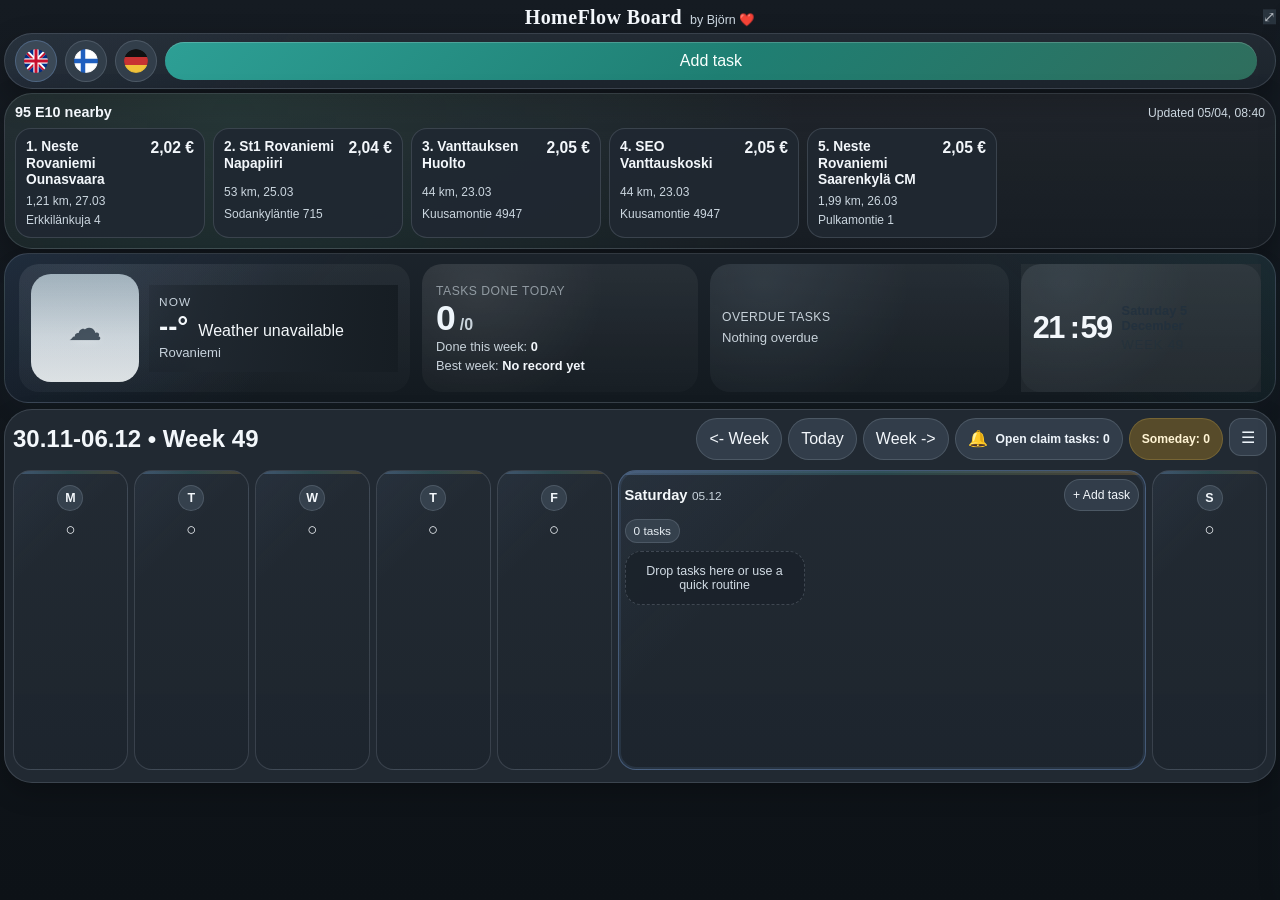
==== index.html @ af7c741d "Move fuel prices out of header" ====
<!DOCTYPE html>
<html lang="en">
  <head>
    <meta charset="UTF-8" />
    <meta name="viewport" content="width=device-width, initial-scale=1.0, viewport-fit=cover" />
    <meta
      name="description"
      content="A tablet-first household task board with recurring chores, multilingual support, and drag-friendly planning."
    />
    <meta name="theme-color" content="#eef4f8" />
    <meta name="apple-mobile-web-app-capable" content="yes" />
    <meta name="apple-mobile-web-app-status-bar-style" content="default" />
    <meta name="apple-mobile-web-app-title" content="HomeFlow" />
    <title>HomeFlow Board</title>
    <link rel="manifest" href="./manifest.webmanifest" />
    <link rel="icon" href="./icons/icon.svg" type="image/svg+xml" />
    <link rel="apple-touch-icon" href="./icons/icon-192.png" />
    <link rel="stylesheet" href="./styles.css" />
  </head>
  <body>
    <div class="background-glow background-glow-left"></div>
    <div class="background-glow background-glow-right"></div>

    <div class="app-shell">
      <div class="celebration-layer" id="celebrationLayer" aria-hidden="true"></div>
      <div class="delete-drop-zone" id="deleteDropZone" aria-hidden="true">
        <span class="delete-drop-zone-icon">🗑️</span>
        <span class="delete-drop-zone-label" id="deleteDropZoneLabel"></span>
      </div>
      <div class="claim-drop-zone" id="claimDropZone" aria-hidden="true">
        <span class="delete-drop-zone-icon">🔔</span>
        <span class="delete-drop-zone-label" id="claimDropZoneLabel"></span>
      </div>
      <div class="someday-drop-zone" id="somedayDropZone" aria-hidden="true">
        <span class="delete-drop-zone-icon">â³</span>
        <span class="delete-drop-zone-label" id="somedayDropZoneLabel"></span>
      </div>
      <header class="hero">
        <div class="hero-brand">
          <span class="hero-brand-title" id="appTitle"></span>
          <span class="hero-brand-credit">by Björn ❤️</span>
          <button class="ghost-button fullscreen-fab" id="fullscreenButton" type="button"></button>
        </div>

        <div class="panel top-controls">
          <div class="language-toggle" id="languageToggle"></div>
          <button class="primary-button" id="quickAddButton" type="button"></button>
        </div>

        <section class="panel fuel-strip-panel">
          <div class="fuel-strip-header">
            <h3 id="fuelHeading"></h3>
            <div class="fuel-meta" id="fuelMeta"></div>
          </div>
          <div class="fuel-list fuel-list-strip" id="fuelList"></div>
        </section>

        <section class="weather-banner" id="weatherBanner" data-weather="clear">
          <div class="weather-overview">
            <div class="weather-scene" id="weatherScene" aria-hidden="true">
              <div class="weather-symbol" id="weatherSymbol"></div>
            </div>
            <div class="weather-copy">
              <div class="weather-kicker" id="weatherKicker"></div>
              <div class="weather-mainline">
                <strong id="weatherTemp"></strong>
                <span id="weatherCondition"></span>
              </div>
              <div class="weather-subline">
                <span id="weatherPlace"></span>
                <span id="weatherDetails"></span>
              </div>
            </div>
          </div>
          <div class="weather-mid-panel">
            <div class="weather-mid-card" id="weatherMidCard"></div>
          </div>
          <div class="weather-overdue-panel">
            <div class="weather-overdue-card" id="weatherOverdueCard"></div>
          </div>
          <div class="weather-progress-panel">
            <div class="weather-ranking" id="weatherRanking"></div>
          </div>
        </section>
      </header>

      <main class="dashboard">
        <section class="panel control-strip">
          <div class="refresh-note" id="refreshNote"></div>
        </section>

        <section class="board-layout">
          <div class="board-stack">
            <section class="panel board-panel">
              <div class="board-panel-header">
                <div>
                  <div class="panel-label" id="boardLabel"></div>
                  <h2 id="weekHeading"></h2>
                </div>
                <div class="board-tools">
                  <button class="ghost-button" id="prevWeekButton" type="button"></button>
                  <button class="ghost-button" id="todayButton" type="button"></button>
                  <button class="ghost-button" id="nextWeekButton" type="button"></button>
                  <button class="claim-bell-button" id="claimBellButton" type="button" aria-label="Open claim tasks">
                    <span class="claim-bell-icon">&#128276;</span>
                    <span class="claim-bell-text" id="claimBellText"></span>
                    <span class="claim-bell-count" id="claimBellCount"></span>
                  </button>
                  <button class="claim-bell-button someday-button" id="somedayButton" type="button" aria-label="Open someday tasks">
                    <span class="claim-bell-text" id="somedayText"></span>
                    <span class="claim-bell-count" id="somedayCount"></span>
                  </button>
                  <button class="tool-drawer-toggle" id="toolDrawerToggle" type="button" aria-label="Open tools">&#9776;</button>
                </div>
              </div>
              <div class="week-grid" id="weekGrid"></div>
            </section>
            <section class="summary-grid hidden" id="summaryGrid"></section>
            <section class="focus-panel hidden" id="focusPanel"></section>
          </div>

          <aside class="tool-drawer" id="toolDrawer">
            <div class="tool-drawer-header">
              <strong id="toolDrawerTitle">Tools</strong>
              <button class="icon-button" id="toolDrawerClose" type="button" aria-label="Close tools">&times;</button>
            </div>
            <section class="panel mini-section tool-panel">
              <label class="toggle-row" for="showCompletedToggle">
                <span id="showCompletedLabel">Show completed</span>
                <input id="showCompletedToggle" type="checkbox" />
              </label>
              <label class="toggle-row" for="darkModeToggle">
                <span id="darkModeLabel">Dark mode</span>
                <input id="darkModeToggle" type="checkbox" />
              </label>
            </section>
            <section class="panel mini-section tool-panel" id="familyPanel">
              <h3 id="familyHeading"></h3>
              <div class="family-dock" id="familyDock"></div>
            </section>
            <section class="panel mini-section tool-panel">
              <h3 id="savedTasksHeading"></h3>
              <div class="quick-tasks-strip saved-tasks-strip" id="savedTasksStrip"></div>
            </section>
            <section class="panel mini-section tool-panel">
              <h3 id="quickTasksHeading"></h3>
              <div class="quick-tasks-strip" id="quickTasksStrip"></div>
            </section>
            <section class="panel mini-section tool-panel tool-transfer-panel">
              <h3 id="backupHeading"></h3>
              <div class="tool-transfer-actions">
                <button class="ghost-button" id="exportDataButton" type="button"></button>
                <button class="ghost-button" id="importDataButton" type="button"></button>
                <input id="importDataInput" type="file" accept="application/json,.json" hidden />
              </div>
            </section>
          </aside>
        </section>
      </main>
    </div>

    <dialog class="task-dialog" id="taskDialog">
      <form class="task-form" id="taskForm">
        <div class="dialog-header">
          <div>
            <div class="panel-label" id="dialogEyebrow"></div>
            <h2 id="dialogTitle"></h2>
          </div>
          <button class="icon-button" id="closeDialogButton" type="button" aria-label="Close">&times;</button>
        </div>

        <div class="dialog-preview">
          <div class="dialog-preview-label" id="dialogPreviewLabel"></div>
          <div class="dialog-preview-card" id="taskPreviewCard"></div>
        </div>

        <div class="form-grid">
          <label class="field field-wide">
            <span id="fieldTitleLabel"></span>
            <input id="taskTitleInput" name="title" maxlength="60" required enterkeyhint="done" autocomplete="off" />
          </label>

          <label class="field field-wide toggle-field" for="taskClaimableInput">
            <span id="fieldClaimableLabel"></span>
            <input id="taskClaimableInput" name="claimable" type="checkbox" />
          </label>

          <label class="field field-wide toggle-field" for="taskSomedayInput">
            <span id="fieldSomedayLabel"></span>
            <input id="taskSomedayInput" name="someday" type="checkbox" />
          </label>

          <label class="field">
            <span id="fieldCategoryLabel"></span>
            <select id="taskCategoryInput" name="category"></select>
          </label>

          <label class="field">
            <span id="fieldOwnerLabel"></span>
            <select id="taskOwnerInput" name="owner"></select>
          </label>

          <div class="field">
            <span id="fieldResponsibleLabel"></span>
            <div class="responsible-picker" id="taskResponsibleInput"></div>
          </div>

          <label class="field">
            <span id="fieldDayLabel"></span>
            <input id="taskDayInput" name="dueDate" type="date" required />
          </label>

          <label class="field">
            <span id="fieldTimeLabel"></span>
            <input id="taskTimeInput" name="dueTime" type="time" />
          </label>

          <label class="field">
            <span id="fieldEndTimeLabel"></span>
            <input id="taskEndTimeInput" name="endTime" type="time" />
          </label>

          <label class="field">
            <span id="fieldRepeatLabel"></span>
            <select id="taskRecurrenceInput" name="recurrence"></select>
          </label>

          <label class="field field-inline" id="intervalField">
            <span id="fieldIntervalLabel"></span>
            <input id="taskIntervalInput" name="interval" type="number" min="1" max="30" value="1" />
          </label>

          <label class="field field-inline" id="weekdayField">
            <span id="fieldWeekdayLabel"></span>
            <select id="taskWeekdayInput" name="weekday"></select>
          </label>

          <label class="field">
            <span id="fieldEffortLabel"></span>
            <select id="taskEffortInput" name="effort"></select>
          </label>

          <label class="field field-wide">
            <span id="fieldNotesLabel"></span>
            <textarea id="taskNotesInput" name="notes" rows="3" maxlength="180"></textarea>
          </label>

          <div class="field field-wide">
            <span id="fieldIconLabel"></span>
            <div class="icon-grid" id="iconGrid"></div>
            <input id="taskIconInput" name="icon" type="hidden" />
          </div>
        </div>

        <div class="dialog-actions">
          <button class="ghost-button" id="deleteTaskButton" type="button"></button>
          <button class="ghost-button" id="deleteSeriesButton" type="button"></button>
          <div class="spacer"></div>
          <button class="ghost-button" id="cancelTaskButton" type="button"></button>
          <button class="primary-button" id="saveTaskButton" type="submit"></button>
        </div>
      </form>
    </dialog>

    <dialog class="task-dialog participant-dialog" id="participantDialog">
      <form class="task-form participant-form" id="participantForm">
        <div class="dialog-header">
          <div>
            <div class="panel-label" id="participantEyebrow"></div>
            <h2 id="participantTitle"></h2>
          </div>
          <button class="icon-button" id="closeParticipantDialogButton" type="button" aria-label="Close">&times;</button>
        </div>

        <div class="participant-copy" id="participantCopy"></div>
        <div class="responsible-picker participant-picker" id="participantPicker"></div>

        <div class="dialog-actions">
          <div class="spacer"></div>
          <button class="ghost-button" id="cancelParticipantButton" type="button"></button>
          <button class="primary-button" id="confirmParticipantButton" type="submit"></button>
        </div>
      </form>
    </dialog>

    <dialog class="task-dialog participant-dialog claim-dialog" id="claimDialog">
      <form class="task-form participant-form" id="claimDialogForm">
        <div class="dialog-header">
          <div>
            <div class="panel-label" id="claimDialogEyebrow"></div>
            <h2 id="claimDialogTitle"></h2>
          </div>
          <button class="icon-button" id="closeClaimDialogButton" type="button" aria-label="Close">&times;</button>
        </div>

        <div class="participant-copy" id="claimDialogCopy"></div>
        <div class="field field-wide">
          <span id="claimDialogWhoLabel"></span>
          <div class="responsible-picker participant-picker" id="claimDialogUserPicker"></div>
        </div>
        <div class="claim-pool-strip claim-dialog-strip" id="claimDialogList"></div>

        <div class="dialog-actions">
          <div class="spacer"></div>
          <button class="ghost-button" id="closeClaimDialogFooterButton" type="button"></button>
        </div>
      </form>
    </dialog>

    <dialog class="task-dialog participant-dialog claim-dialog" id="somedayDialog">
      <form class="task-form participant-form" id="somedayDialogForm">
        <div class="dialog-header">
          <div>
            <div class="panel-label" id="somedayDialogEyebrow"></div>
            <h2 id="somedayDialogTitle"></h2>
          </div>
          <button class="icon-button" id="closeSomedayDialogButton" type="button" aria-label="Close">&times;</button>
        </div>

        <div class="participant-copy" id="somedayDialogCopy"></div>
        <div class="claim-pool-strip claim-dialog-strip" id="somedayDialogList"></div>

        <div class="dialog-actions">
          <div class="spacer"></div>
          <button class="ghost-button" id="closeSomedayDialogFooterButton" type="button"></button>
        </div>
      </form>
    </dialog>

    <template id="taskCardTemplate">
      <article class="task-card" draggable="true">
        <details class="task-details-shell">
          <summary class="task-summary">
            <div class="task-main">
              <div class="task-icon"></div>
              <div class="task-copy">
                <h4 class="task-title"></h4>
                <p class="task-meta"></p>
              </div>
            </div>
            <span class="task-expand-indicator"></span>
          </summary>
          <div class="task-details">
            <div class="task-badges"></div>
            <div class="task-actions">
              <button class="ghost-button small-button edit-task-button" type="button"></button>
              <button class="ghost-button small-button credit-task-button hidden" type="button"></button>
            </div>
          </div>
        </details>
        <button class="ghost-button claim-chip hidden" type="button"></button>
        <button class="complete-chip" type="button"></button>
      </article>
    </template>

    <script src="./app.js"></script>
  </body>
</html>
---- styles.css ----
:root {
  --bg: #eef4f8;
  --bg-deep: #c8d7e6;
  --panel: rgba(250, 252, 254, 0.96);
  --panel-strong: rgba(247, 250, 253, 0.99);
  --ink: #20303d;
  --muted: #5f7281;
  --accent: #ff6f61;
  --accent-strong: #e2574a;
  --teal: #1b8f8a;
  --blue: #4277cf;
  --gold: #d29434;
  --rose: #d96579;
  --shadow: 0 10px 28px rgba(32, 48, 61, 0.08);
  --radius-xl: 28px;
  --radius-lg: 22px;
  --radius-md: 16px;
  --border: rgba(68, 95, 118, 0.12);
}

* {
  box-sizing: border-box;
}

html,
body {
  margin: 0;
  min-height: 100%;
}

.sr-only {
  position: absolute;
  width: 1px;
  height: 1px;
  padding: 0;
  margin: -1px;
  overflow: hidden;
  clip: rect(0, 0, 0, 0);
  white-space: nowrap;
  border: 0;
}

body {
  background: linear-gradient(180deg, #f7fbfe 0%, #eef4f8 100%);
  color: var(--ink);
  font-family: "Aptos", "Trebuchet MS", "Segoe UI", sans-serif;
  overflow-x: hidden;
}

body[data-theme="dark"] {
  --bg: #1a2129;
  --bg-deep: #0f1419;
  --panel: rgba(34, 42, 51, 0.98);
  --panel-strong: rgba(42, 51, 61, 0.99);
  --ink: #f3f7fb;
  --muted: #bdc9d3;
  --border: rgba(180, 194, 207, 0.22);
  --shadow: 0 12px 30px rgba(0, 0, 0, 0.28);
  background: linear-gradient(180deg, #151b22 0%, #0d1217 100%);
}

body[data-theme="dark"] .weather-banner {
  background: linear-gradient(180deg, rgba(28, 36, 44, 0.98), rgba(19, 26, 32, 0.99));
  border-color: rgba(180, 194, 207, 0.18);
}

body[data-theme="dark"] .weather-copy {
  background: linear-gradient(90deg, rgba(16, 22, 28, 0.16), rgba(31, 39, 47, 0.9) 22%, rgba(22, 29, 35, 0.99));
}

body[data-theme="dark"] .panel,
body[data-theme="dark"] .day-column,
body[data-theme="dark"] .task-card,
body[data-theme="dark"] .empty-drop,
body[data-theme="dark"] .member-tile,
body[data-theme="dark"] .claim-pool-card,
body[data-theme="dark"] .quick-task-chip,
body[data-theme="dark"] .tool-drawer,
body[data-theme="dark"] .task-form,
body[data-theme="dark"] .dialog-preview,
body[data-theme="dark"] .day-strip-symbol,
body[data-theme="dark"] .delete-drop-zone,
body[data-theme="dark"] .claim-drop-zone,
body[data-theme="dark"] .someday-drop-zone,
body[data-theme="dark"] .toggle-field {
  background: rgba(34, 42, 51, 0.98);
  color: var(--ink);
  border-color: rgba(180, 194, 207, 0.18);
}

body[data-theme="dark"] .ghost-button,
body[data-theme="dark"] .icon-button,
body[data-theme="dark"] .badge,
body[data-theme="dark"] .day-strip-day,
body[data-theme="dark"] .day-strip-count,
body[data-theme="dark"] .task-expand-indicator,
body[data-theme="dark"] .lang-chip,
body[data-theme="dark"] .persona-chip,
body[data-theme="dark"] .view-chip,
body[data-theme="dark"] .filter-chip {
  background: rgba(52, 63, 75, 0.98);
  color: var(--ink);
  border-color: rgba(180, 194, 207, 0.2);
}

body[data-theme="dark"] .field input,
body[data-theme="dark"] .field select,
body[data-theme="dark"] .field textarea,
body[data-theme="dark"] .icon-option {
  background: rgba(15, 21, 27, 0.98);
  color: var(--ink);
  border-color: rgba(180, 194, 207, 0.24);
}

body[data-theme="dark"] .weather-kicker,
body[data-theme="dark"] .weather-subline,
body[data-theme="dark"] .claim-pool-meta,
body[data-theme="dark"] .claim-pool-requested,
body[data-theme="dark"] .claim-pool-empty,
body[data-theme="dark"] .day-heading span,
body[data-theme="dark"] .task-meta,
body[data-theme="dark"] .dialog-preview-label,
body[data-theme="dark"] .panel-label {
  color: #c7d2dc;
}

body[data-theme="dark"] .task-card.done {
  background: rgba(28, 62, 44, 0.92);
  border-color: rgba(90, 170, 116, 0.34);
}

body[data-theme="dark"] .task-card.overdue {
  background: rgba(74, 33, 42, 0.94);
  border-color: rgba(211, 97, 121, 0.34);
}

body[data-theme="dark"] .empty-drop,
body[data-theme="dark"] .claim-pool-card,
body[data-theme="dark"] .day-strip-symbol {
  background: rgba(28, 35, 43, 0.98);
}

body[data-theme="dark"] .member-tile.active,
body[data-theme="dark"] .lang-chip.active,
body[data-theme="dark"] .persona-chip.active,
body[data-theme="dark"] .view-chip.active,
body[data-theme="dark"] .filter-chip.active {
  background: rgba(61, 74, 88, 0.98);
  border-color: rgba(119, 158, 214, 0.34);
}

body[data-theme="dark"] .claim-chip {
  background: rgba(76, 104, 145, 0.22);
  color: var(--ink);
  border-color: rgba(119, 158, 214, 0.24);
}

body[data-theme="dark"] #quickAddButton,
body[data-theme="dark"] .complete-chip {
  color: #f8fffd;
}

body[data-theme="dark"] .hero-brand-credit,
body[data-theme="dark"] .weather-ranking-title,
body[data-theme="dark"] .weather-ranking-medal,
body[data-theme="dark"] .claim-bell-button,
body[data-theme="dark"] .claim-bell-count,
body[data-theme="dark"] .delete-drop-zone,
body[data-theme="dark"] .claim-drop-zone,
body[data-theme="dark"] .someday-drop-zone,
body[data-theme="dark"] .day-strip-alert,
body[data-theme="dark"] .toggle-row,
body[data-theme="dark"] .task-dialog::backdrop,
body[data-theme="dark"] .participant-copy {
  color: var(--ink);
}

body[data-theme="dark"] .hero-brand-credit,
body[data-theme="dark"] .weather-ranking-title,
body[data-theme="dark"] .weather-ranking-medal,
body[data-theme="dark"] .claim-pool-meta,
body[data-theme="dark"] .claim-pool-requested,
body[data-theme="dark"] .claim-pool-empty,
body[data-theme="dark"] .task-meta,
body[data-theme="dark"] .dialog-preview-label,
body[data-theme="dark"] .panel-label,
body[data-theme="dark"] .participant-copy,
body[data-theme="dark"] .day-heading span,
body[data-theme="dark"] .day-strip-symbol-title {
  color: #cbd6df;
}

body[data-theme="dark"] .weather-mainline strong,
body[data-theme="dark"] .weather-mainline span,
body[data-theme="dark"] .weather-place,
body[data-theme="dark"] .weather-condition,
body[data-theme="dark"] .claim-pool-top strong,
body[data-theme="dark"] .task-title,
body[data-theme="dark"] .member-tile strong,
body[data-theme="dark"] .day-heading strong,
body[data-theme="dark"] .dialog-header h2,
body[data-theme="dark"] .field span,
body[data-theme="dark"] .toggle-field span,
body[data-theme="dark"] .tool-drawer-header strong {
  color: #f4f8fb;
}

body[data-theme="dark"] .board-panel,
body[data-theme="dark"] .tool-panel,
body[data-theme="dark"] .summary-card,
body[data-theme="dark"] .focus-card,
body[data-theme="dark"] .participant-form,
body[data-theme="dark"] .claim-dialog-strip,
body[data-theme="dark"] .dialog-preview {
  box-shadow: 0 10px 24px rgba(0, 0, 0, 0.22);
}

body[data-theme="dark"] .task-dialog {
  color: var(--ink);
}

body[data-theme="dark"] .task-form {
  background: linear-gradient(180deg, rgba(28, 35, 43, 0.99), rgba(24, 31, 38, 0.99));
  border: 1px solid rgba(180, 194, 207, 0.18);
}

body[data-theme="dark"] .dialog-header {
  background: linear-gradient(180deg, rgba(28, 35, 43, 0.99), rgba(28, 35, 43, 0.95) 72%, rgba(28, 35, 43, 0));
}

body[data-theme="dark"] .dialog-actions {
  background: linear-gradient(180deg, rgba(28, 35, 43, 0), rgba(28, 35, 43, 0.93) 24%, rgba(28, 35, 43, 0.99));
}

body[data-theme="dark"] .dialog-preview {
  background: rgba(20, 26, 32, 0.9);
  border-color: rgba(180, 194, 207, 0.18);
}

body[data-theme="dark"] .toggle-field {
  background: rgba(24, 31, 38, 0.96);
  border-color: rgba(180, 194, 207, 0.18);
}

body[data-theme="dark"] .field input,
body[data-theme="dark"] .field select,
body[data-theme="dark"] .field textarea {
  box-shadow: inset 0 1px 0 rgba(255, 255, 255, 0.02);
}

body[data-theme="dark"] .field input::placeholder,
body[data-theme="dark"] .field textarea::placeholder {
  color: #93a2af;
}

body[data-theme="dark"] .field input:focus,
body[data-theme="dark"] .field select:focus,
body[data-theme="dark"] .field textarea:focus {
  outline: 2px solid rgba(96, 152, 232, 0.42);
  outline-offset: 1px;
  border-color: rgba(119, 158, 214, 0.34);
  background: rgba(18, 24, 30, 0.99);
}

body[data-theme="dark"] .responsible-picker,
body[data-theme="dark"] .participant-picker {
  background: transparent;
}

body[data-theme="dark"] .responsible-picker .claim-chip,
body[data-theme="dark"] .participant-picker .claim-chip {
  background: rgba(57, 69, 82, 0.98);
  color: #f3f7fb;
  border-color: rgba(180, 194, 207, 0.24);
}

body[data-theme="dark"] .responsible-chip {
  background: rgba(57, 69, 82, 0.98);
  color: #f3f7fb;
  border-color: rgba(180, 194, 207, 0.24);
}

body[data-theme="dark"] .responsible-picker .claim-chip.active,
body[data-theme="dark"] .participant-picker .claim-chip.active {
  background: rgba(84, 122, 176, 0.34);
  color: #ffffff;
  border-color: rgba(129, 169, 224, 0.46);
  box-shadow: inset 0 0 0 1px rgba(129, 169, 224, 0.22);
}

body[data-theme="dark"] .responsible-chip.active {
  background: rgba(84, 122, 176, 0.34);
  color: #ffffff;
  border-color: rgba(129, 169, 224, 0.46);
  box-shadow: inset 0 0 0 1px rgba(129, 169, 224, 0.22);
}

body[data-theme="dark"] .task-dialog .ghost-button,
body[data-theme="dark"] .task-dialog .icon-button {
  background: rgba(52, 63, 75, 0.98);
  border-color: rgba(180, 194, 207, 0.22);
  color: #f3f7fb;
}

body[data-theme="dark"] .task-dialog .primary-button {
  box-shadow: 0 8px 18px rgba(8, 16, 24, 0.34);
}

body[data-theme="dark"] .fuel-card {
  background: rgba(32, 40, 49, 0.98);
  border-color: rgba(180, 194, 207, 0.18);
}

body[data-theme="dark"] .fuel-meta,
body[data-theme="dark"] .fuel-card-meta,
body[data-theme="dark"] .fuel-address,
body[data-theme="dark"] .fuel-empty {
  color: #cbd6df;
}

body[data-theme="dark"] .badge {
  background: rgba(55, 66, 78, 0.98);
  color: #e6edf3;
  border-color: rgba(180, 194, 207, 0.18);
}

body[data-theme="dark"] .task-card.done .badge {
  background: rgba(46, 92, 62, 0.9);
  color: #e7fff0;
  border-color: rgba(98, 182, 124, 0.26);
}

body[data-theme="dark"] .task-card.overdue .badge {
  background: rgba(96, 44, 56, 0.92);
  color: #ffe8ee;
  border-color: rgba(221, 110, 136, 0.28);
}

body[data-theme="dark"] .day-column.today {
  border-color: rgba(119, 158, 214, 0.44);
  box-shadow: inset 0 0 0 2px rgba(119, 158, 214, 0.12);
}

body[data-theme="dark"] .day-strip-day,
body[data-theme="dark"] .day-strip-count,
body[data-theme="dark"] .day-strip-alert,
body[data-theme="dark"] .task-expand-indicator {
  background: rgba(55, 66, 78, 0.98);
  border-color: rgba(180, 194, 207, 0.18);
}

body[data-theme="dark"] .day-strip-alert {
  background: rgba(96, 44, 56, 0.92);
  color: #ffd8e1;
  border-color: rgba(221, 110, 136, 0.28);
}

body[data-theme="dark"] .task-icon {
  background: rgba(54, 69, 87, 0.9);
}

body[data-theme="dark"] .weather-ranking-item {
  background: linear-gradient(
    180deg,
    color-mix(in srgb, var(--podium-color, #8aa0b6) 10%, rgba(61, 72, 83, 0.98)),
    color-mix(in srgb, var(--podium-color, #8aa0b6) 22%, rgba(43, 52, 62, 0.98))
  );
  border-color: color-mix(in srgb, var(--podium-color, #8aa0b6) 22%, rgba(180, 194, 207, 0.16));
  box-shadow: inset 0 -1px 0 rgba(255, 255, 255, 0.04);
}

body[data-theme="dark"] .weather-ranking-item::after {
  background: color-mix(in srgb, var(--podium-color, #8aa0b6) 24%, rgba(58, 70, 82, 0.96));
}

body[data-theme="dark"] .weather-ranking-count {
  color: #eef5fb;
}

body[data-theme="dark"] .weather-growth-card {
  background: linear-gradient(180deg, rgba(44, 55, 60, 0.96), rgba(35, 43, 49, 0.98));
  border-color: rgba(118, 151, 128, 0.18);
  box-shadow: inset 0 1px 0 rgba(255, 255, 255, 0.04);
}

body[data-theme="dark"] .weather-progress-panel {
  border-left-color: rgba(143, 162, 175, 0.1);
  background: linear-gradient(180deg, rgba(38, 47, 53, 0.88), rgba(33, 40, 46, 0.96));
}

body[data-theme="dark"] .weather-info-card {
  background: linear-gradient(180deg, rgba(255, 255, 255, 0.03), rgba(255, 255, 255, 0.01));
}

body[data-theme="dark"] .orbit-clock {
  background:
    radial-gradient(circle at 50% 44%, rgba(255, 255, 255, 0.08), rgba(255, 255, 255, 0.02) 52%, rgba(255, 255, 255, 0) 54%),
    radial-gradient(circle at 50% 50%, rgba(53, 66, 77, 0.98), rgba(35, 45, 53, 0.98));
  box-shadow:
    inset 0 1px 0 rgba(255, 255, 255, 0.05),
    inset 0 -10px 24px rgba(0, 0, 0, 0.16);
}

body[data-theme="dark"] .orbit-spike {
  background: rgba(217, 229, 238, 0.24);
}

body[data-theme="dark"] .orbit-spike.major {
  background: rgba(217, 229, 238, 0.46);
}

body[data-theme="dark"] .orbit-minutes .orbit-spike {
  background: rgba(217, 229, 238, 0.12);
}

body[data-theme="dark"] .orbit-hour-value,
body[data-theme="dark"] .orbit-minute-value {
  color: #eef5fb;
}

body[data-theme="dark"] .orbit-minute-value::after {
  border-color: rgba(227, 236, 244, 0.6);
}

body[data-theme="dark"] .weather-garden-shell {
  background: rgba(31, 41, 46, 0.58);
  border-color: rgba(122, 145, 138, 0.16);
}

body[data-theme="dark"] .weather-team-total {
  color: #eef5fb;
}

body[data-theme="dark"] .weather-tree-scene {
  background: linear-gradient(180deg, rgba(53, 66, 80, 0.98) 0%, rgba(49, 63, 70, 0.96) 56%, rgba(47, 68, 49, 0.98) 100%);
  border-color: rgba(122, 145, 138, 0.16);
}

body[data-theme="dark"] .weather-tree-scene::before {
  background: linear-gradient(180deg, rgba(96, 138, 84, 0.22), rgba(69, 104, 63, 0.38));
}

body[data-theme="dark"] .weather-tree-goal {
  background: rgba(57, 68, 76, 0.92);
  border-color: rgba(161, 181, 190, 0.14);
  color: #eef5fb;
}

body[data-theme="dark"] .claim-bell-button,
body[data-theme="dark"] .tool-drawer-toggle,
body[data-theme="dark"] .fullscreen-fab {
  background: rgba(52, 63, 75, 0.98);
  color: #eef4fa;
  border-color: rgba(180, 194, 207, 0.2);
}

body[data-theme="dark"] .claim-bell-count {
  background: #d15f79;
  color: #fff;
}

body[data-theme="dark"] .someday-button {
  background: rgba(90, 78, 42, 0.96);
  color: #fff4d4;
  border-color: rgba(216, 183, 88, 0.24);
}

body[data-theme="dark"] .someday-button .claim-bell-count {
  background: #caa34a;
  color: #20190b;
}

body[data-theme="dark"] .someday-drop-zone {
  background: rgba(74, 66, 40, 0.96);
  color: #fff4d4;
  border-color: rgba(216, 183, 88, 0.24);
}

body[data-theme="dark"] .someday-drop-zone.drop-target {
  background: rgba(92, 79, 44, 0.98);
  box-shadow: 0 20px 42px rgba(181, 147, 54, 0.22);
}

body[data-theme="dark"] .delete-drop-zone {
  background: rgba(79, 37, 47, 0.96);
  color: #ffe9ef;
  border-color: rgba(221, 110, 136, 0.28);
}

body[data-theme="dark"] .delete-drop-zone.drop-target {
  background: rgba(102, 44, 57, 0.98);
}

body[data-theme="dark"] .claim-drop-zone {
  background: rgba(40, 55, 76, 0.96);
  color: #e8f1ff;
  border-color: rgba(119, 158, 214, 0.28);
}

body[data-theme="dark"] .claim-drop-zone.drop-target {
  background: rgba(49, 67, 92, 0.98);
}

body[data-theme="dark"] .task-form::-webkit-scrollbar-track,
body[data-theme="dark"] .icon-grid::-webkit-scrollbar-track,
body[data-theme="dark"] .claim-dialog-strip::-webkit-scrollbar-track {
  background: rgba(180, 194, 207, 0.1);
}

body[data-theme="dark"] .task-form::-webkit-scrollbar-thumb,
body[data-theme="dark"] .icon-grid::-webkit-scrollbar-thumb,
body[data-theme="dark"] .claim-dialog-strip::-webkit-scrollbar-thumb {
  background: rgba(180, 194, 207, 0.28);
}

body[data-theme="dark"] .task-form::-webkit-scrollbar-thumb:active,
body[data-theme="dark"] .icon-grid::-webkit-scrollbar-thumb:active,
body[data-theme="dark"] .claim-dialog-strip::-webkit-scrollbar-thumb:active {
  background: rgba(180, 194, 207, 0.42);
}

body[data-theme="dark"] .responsible-chip,
body[data-theme="dark"] .icon-option {
  color: #eef4fa;
}

body[data-theme="dark"] .responsible-chip.active,
body[data-theme="dark"] .icon-option.active {
  background: rgba(75, 94, 117, 0.98);
  border-color: rgba(132, 168, 221, 0.34);
}

body[data-theme="dark"] .toggle-row input,
body[data-theme="dark"] .toggle-field input {
  accent-color: #7fa6db;
}

body[data-theme="dark"] .empty-drop {
  color: #d1dbe4;
  border-color: rgba(180, 194, 207, 0.24);
}

body[data-theme="dark"] .claim-chip:disabled,
body[data-theme="dark"] .credit-task-button:disabled {
  opacity: 0.7;
}

body[data-theme="dark"] .claim-dialog .task-form,
body[data-theme="dark"] .claim-dialog .participant-form,
body[data-theme="dark"] .claim-dialog .dialog-header,
body[data-theme="dark"] .claim-dialog .dialog-actions,
body[data-theme="dark"] .claim-dialog .field,
body[data-theme="dark"] .claim-dialog .claim-dialog-strip {
  background: rgba(24, 31, 38, 0.98);
  color: var(--ink);
}

body[data-theme="dark"] .claim-dialog .dialog-header,
body[data-theme="dark"] .claim-dialog .dialog-actions {
  background:
    linear-gradient(180deg, rgba(24, 31, 38, 0.98), rgba(24, 31, 38, 0.92) 76%, rgba(24, 31, 38, 0));
}

body[data-theme="dark"] .claim-dialog .dialog-actions {
  background:
    linear-gradient(180deg, rgba(24, 31, 38, 0), rgba(24, 31, 38, 0.92) 26%, rgba(24, 31, 38, 0.98));
}

body[data-theme="dark"] .claim-dialog .claim-pool-card {
  background: rgba(32, 40, 49, 0.98);
  border-color: rgba(180, 194, 207, 0.18);
}

body[data-theme="dark"] .claim-dialog .ghost-button,
body[data-theme="dark"] .claim-dialog .icon-button,
body[data-theme="dark"] .claim-dialog .responsible-chip {
  background: rgba(50, 61, 73, 0.98);
  color: #eef4fa;
  border-color: rgba(180, 194, 207, 0.2);
}

body[data-theme="dark"] .claim-dialog .responsible-chip.active {
  background: rgba(74, 92, 114, 0.98);
  border-color: rgba(132, 168, 221, 0.36);
}

body[data-theme="dark"] .claim-dialog .claim-pool-empty,
body[data-theme="dark"] .claim-dialog .claim-pool-meta,
body[data-theme="dark"] .claim-dialog .claim-pool-requested,
body[data-theme="dark"] .claim-dialog .participant-copy {
  color: #d0d9e1;
}

button,
input,
select,
textarea {
  font: inherit;
}

button {
  cursor: pointer;
}

.background-glow {
  display: none;
}

.background-glow-left {
  left: -8rem;
  top: 18vh;
  background: rgba(84, 164, 255, 0.16);
}

.background-glow-right {
  right: -8rem;
  top: 58vh;
  background: rgba(80, 188, 173, 0.18);
}

.app-shell {
  position: relative;
  z-index: 1;
  width: calc(100vw - 8px);
  margin: 0 auto;
  padding: 4px 0 8px;
}

.celebration-layer {
  position: fixed;
  inset: 0;
  pointer-events: none;
  z-index: 30;
  overflow: hidden;
}

.delete-drop-zone {
  position: fixed;
  left: 50%;
  bottom: calc(8px + env(safe-area-inset-bottom));
  transform: translateX(calc(-50% - 92px)) translateY(110%);
  display: grid;
  justify-items: center;
  gap: 4px;
  min-width: 150px;
  padding: 10px 14px 12px;
  border-radius: 22px;
  background: rgba(255, 250, 251, 0.96);
  border: 1px solid rgba(182, 64, 89, 0.18);
  box-shadow: 0 16px 36px rgba(32, 48, 61, 0.14);
  color: #a43852;
  opacity: 0;
  pointer-events: none;
  transition: transform 160ms ease, opacity 160ms ease, box-shadow 160ms ease, background 160ms ease;
  z-index: 32;
}

.delete-drop-zone.visible {
  opacity: 1;
  pointer-events: auto;
  transform: translateX(calc(-50% - 92px)) translateY(0);
}

.delete-drop-zone.drop-target {
  background: rgba(255, 236, 240, 0.98);
  box-shadow: 0 20px 42px rgba(182, 64, 89, 0.2);
  transform: translateX(calc(-50% - 92px)) translateY(-2px) scale(1.03);
}

.delete-drop-zone-icon {
  font-size: 1.3rem;
  line-height: 1;
}

.delete-drop-zone-label {
  font-size: 0.76rem;
  font-weight: 700;
  white-space: nowrap;
}

.claim-drop-zone {
  position: fixed;
  left: 50%;
  bottom: calc(8px + env(safe-area-inset-bottom));
  transform: translateX(calc(-50% + 92px)) translateY(110%);
  display: grid;
  justify-items: center;
  gap: 4px;
  min-width: 150px;
  padding: 10px 14px 12px;
  border-radius: 22px;
  background: rgba(245, 248, 255, 0.96);
  border: 1px solid rgba(66, 119, 207, 0.18);
  box-shadow: 0 16px 36px rgba(32, 48, 61, 0.14);
  color: #3f6db8;
  opacity: 0;
  pointer-events: none;
  transition: transform 160ms ease, opacity 160ms ease, box-shadow 160ms ease, background 160ms ease;
  z-index: 32;
}

.claim-drop-zone.visible {
  opacity: 1;
  pointer-events: auto;
  transform: translateX(calc(-50% + 92px)) translateY(0);
}

.claim-drop-zone.drop-target {
  background: rgba(235, 242, 255, 0.98);
  box-shadow: 0 20px 42px rgba(66, 119, 207, 0.18);
  transform: translateX(calc(-50% + 92px)) translateY(-2px) scale(1.03);
}

.someday-drop-zone {
  position: fixed;
  left: 50%;
  bottom: calc(8px + env(safe-area-inset-bottom));
  transform: translateX(calc(-50% + 276px)) translateY(110%);
  display: grid;
  justify-items: center;
  gap: 4px;
  min-width: 150px;
  padding: 10px 14px 12px;
  border-radius: 22px;
  background: rgba(255, 250, 238, 0.96);
  border: 1px solid rgba(196, 155, 55, 0.18);
  box-shadow: 0 16px 36px rgba(32, 48, 61, 0.14);
  color: #8d6a14;
  opacity: 0;
  pointer-events: none;
  transition: transform 160ms ease, opacity 160ms ease, box-shadow 160ms ease, background 160ms ease;
  z-index: 32;
}

.someday-drop-zone.visible {
  opacity: 1;
  pointer-events: auto;
  transform: translateX(calc(-50% + 276px)) translateY(0);
}

.someday-drop-zone.drop-target {
  background: rgba(255, 246, 221, 0.98);
  box-shadow: 0 20px 42px rgba(196, 155, 55, 0.18);
  transform: translateX(calc(-50% + 276px)) translateY(-2px) scale(1.03);
}

.celebration-chip {
  position: absolute;
  left: var(--x, 50%);
  bottom: 18vh;
  transform: translateX(-50%);
  padding: 8px 14px;
  border-radius: 999px;
  background: rgba(255, 255, 255, 0.52);
  border: 1px solid rgba(68, 95, 118, 0.08);
  box-shadow: 0 8px 20px rgba(32, 48, 61, 0.08);
  backdrop-filter: blur(4px);
  color: var(--ink);
  font-size: 0.92rem;
  font-weight: 700;
  white-space: nowrap;
  animation: celebration-float var(--duration, 1.4s) ease-out forwards;
  animation-delay: var(--delay, 0s);
}

.day-clear-banner {
  position: absolute;
  left: 50%;
  top: 16vh;
  transform: translateX(-50%);
  display: grid;
  gap: 4px;
  justify-items: center;
  min-width: min(84vw, 340px);
  padding: 14px 18px;
  border-radius: 22px;
  background: rgba(255, 255, 255, 0.96);
  border: 1px solid rgba(68, 95, 118, 0.14);
  box-shadow: 0 18px 38px rgba(32, 48, 61, 0.16);
  color: var(--ink);
  animation: day-clear-pop 3.4s ease forwards;
}

.day-clear-banner strong {
  font-size: 1.1rem;
}

.day-clear-banner span {
  font-size: 0.82rem;
  color: var(--muted);
}

.confetti-piece {
  position: absolute;
  left: var(--x, 50%);
  top: 18vh;
  width: 10px;
  height: 16px;
  border-radius: 3px;
  background: var(--confetti-color, #7b5cff);
  box-shadow: 0 4px 12px rgba(32, 48, 61, 0.12);
  animation: confetti-fall var(--duration, 2.8s) ease-in forwards;
  animation-delay: var(--delay, 0s);
}

@keyframes celebration-float {
  0% {
    opacity: 0;
    transform: translateX(-50%) translateY(8px) scale(0.92) rotate(0deg);
  }
  18% {
    opacity: 1;
    transform: translateX(calc(-50% + var(--drift, 0px))) translateY(0) scale(1) rotate(var(--rotate, 0deg));
  }
  80% {
    opacity: 0.9;
    transform: translateX(calc(-50% + var(--drift, 0px))) translateY(-24px) scale(1) rotate(var(--rotate, 0deg));
  }
  100% {
    opacity: 0;
    transform: translateX(calc(-50% + var(--drift, 0px))) translateY(-34px) scale(0.98) rotate(var(--rotate, 0deg));
  }
}

@keyframes day-clear-pop {
  0% {
    opacity: 0;
    transform: translateX(-50%) translateY(14px) scale(0.88);
  }
  12% {
    opacity: 1;
    transform: translateX(-50%) translateY(0) scale(1);
  }
  80% {
    opacity: 1;
    transform: translateX(-50%) translateY(0) scale(1);
  }
  100% {
    opacity: 0;
    transform: translateX(-50%) translateY(-8px) scale(0.98);
  }
}

@keyframes confetti-fall {
  0% {
    opacity: 0;
    transform: translateX(0) translateY(-10px) rotate(0deg) scale(0.8);
  }
  10% {
    opacity: 1;
    transform: translateX(calc(var(--drift, 0px) * 0.18)) translateY(8px) rotate(calc(var(--spin, 360deg) * 0.2)) scale(1);
  }
  100% {
    opacity: 0;
    transform: translateX(var(--drift, 0px)) translateY(210px) rotate(var(--spin, 360deg)) scale(0.92);
  }
}

.hero {
  display: grid;
  grid-template-columns: 1.2fr 0.95fr;
  gap: 8px;
  align-items: stretch;
}

.weather-banner {
  grid-column: 1 / -1;
  --weather-sky-top: #8db9d4;
  --weather-sky-mid: #bfd8e8;
  --weather-sky-bottom: #edf4f8;
  --weather-orb: #f3ddb1;
  --weather-orb-glow: #f6ead2;
  --weather-cloud: #f7fbff;
  --weather-cloud-shadow: #dce8f4;
  --weather-mountain-back: #9eb2c0;
  --weather-mountain-front: #738795;
  --weather-forest-back: #6f837f;
  --weather-forest-front: #556763;
  --weather-haze: rgba(255, 255, 255, 0.14);
  min-height: 124px;
  display: grid;
  grid-template-columns: minmax(0, 1.1fr) minmax(280px, 0.9fr);
  align-items: stretch;
  overflow: hidden;
  border: 1px solid rgba(68, 95, 118, 0.14);
  border-radius: 24px;
  background: linear-gradient(180deg, rgba(252, 253, 254, 0.96), rgba(243, 247, 250, 0.98));
  box-shadow: 0 10px 24px rgba(32, 48, 61, 0.06);
  isolation: isolate;
}

.weather-overview {
  display: grid;
  grid-template-columns: minmax(180px, 0.8fr) minmax(0, 1fr);
  min-width: 0;
}

.weather-scene {
  position: relative;
  overflow: hidden;
  background:
    radial-gradient(circle at 22% 28%, rgba(255,255,255,0.34), transparent 18%),
    linear-gradient(180deg, var(--weather-sky-top), var(--weather-sky-mid) 58%, var(--weather-sky-bottom));
}

.weather-scene::before,
.weather-scene::after {
  content: "";
  position: absolute;
  inset: 0;
  pointer-events: none;
}

.weather-scene::before {
  background:
    radial-gradient(circle at 24% 26%, rgba(255,255,255,0.2), transparent 14%),
    radial-gradient(circle at 74% 18%, rgba(255,255,255,0.08), transparent 18%);
  opacity: 0.7;
}

.weather-scene::after {
  background:
    linear-gradient(180deg, rgba(255,255,255,0.06), rgba(255,255,255,0) 32%, rgba(10, 24, 38, 0.14) 100%),
    radial-gradient(ellipse at center bottom, rgba(255,255,255,0.14), transparent 58%);
}

.weather-copy {
  display: grid;
  align-content: center;
  gap: 10px;
  padding: 18px 24px;
  background: linear-gradient(90deg, rgba(255, 255, 255, 0.08), rgba(250, 252, 253, 0.84) 22%, rgba(248, 250, 252, 0.98));
}

.weather-progress-panel {
  display: grid;
  align-content: stretch;
  padding: 0;
  border-left: 1px solid rgba(68, 95, 118, 0.08);
  background: transparent;
  overflow: hidden;
}

.weather-kicker {
  font-size: 0.78rem;
  letter-spacing: 0.14em;
  text-transform: uppercase;
  color: rgba(32, 48, 61, 0.7);
}

.weather-mainline {
  display: flex;
  gap: 12px;
  align-items: baseline;
  flex-wrap: wrap;
}

.weather-mainline strong {
  font-size: clamp(1.85rem, 2.8vw, 3rem);
  line-height: 1;
}

.weather-mainline span {
  font-size: clamp(0.96rem, 1.35vw, 1.16rem);
}

.weather-subline {
  display: flex;
  gap: 16px;
  color: var(--muted);
  font-size: 0.95rem;
  flex-wrap: wrap;
}

.weather-ranking {
  display: block;
  height: 100%;
}

.weather-team-total {
  font-size: 0.8rem;
  font-weight: 700;
  color: var(--ink);
}

.weather-ranking-title {
  font-size: 0.62rem;
  letter-spacing: 0.08em;
  text-transform: uppercase;
  color: rgba(32, 48, 61, 0.56);
}

.weather-growth-card {
  display: grid;
  gap: 6px;
  padding: 8px 8px 10px;
  border-radius: 18px;
  background: linear-gradient(180deg, rgba(255, 255, 255, 0.72), rgba(242, 247, 243, 0.92));
  border: 1px solid rgba(76, 114, 92, 0.1);
  box-shadow: inset 0 1px 0 rgba(255, 255, 255, 0.4);
}

.weather-info-card {
  height: 100%;
  display: grid;
  align-content: center;
  justify-items: center;
  gap: 4px;
  padding: 8px 12px;
  background: linear-gradient(180deg, rgba(255, 255, 255, 0.18), rgba(255, 255, 255, 0.04));
}

.weather-clock-value {
  line-height: 1;
  color: var(--ink);
}

.orbit-clock {
  --clock-size: 160px;
  position: relative;
  width: var(--clock-size);
  height: var(--clock-size);
  border-radius: 50%;
  display: grid;
  place-items: center;
  background:
    radial-gradient(circle at 50% 44%, rgba(255, 255, 255, 0.46), rgba(255, 255, 255, 0.06) 52%, rgba(255, 255, 255, 0) 54%),
    radial-gradient(circle at 50% 50%, rgba(243, 248, 252, 0.88), rgba(223, 232, 239, 0.78));
  box-shadow:
    inset 0 1px 0 rgba(255, 255, 255, 0.78),
    inset 0 -10px 24px rgba(109, 137, 158, 0.08);
  overflow: hidden;
}

.orbit-seconds,
.orbit-minutes {
  position: absolute;
  inset: 0;
  margin: auto;
  transform: rotate(calc(-1 * var(--dRotate, 0deg)));
  transition: transform 1s linear;
}

.orbit-seconds {
  --dail-size: calc((var(--clock-size) / 2) - 11px);
}

.orbit-minutes {
  --dail-size: calc((var(--clock-size) / 2) - 32px);
}

.orbit-spike {
  position: absolute;
  width: 5px;
  height: 1px;
  background: rgba(59, 78, 96, 0.26);
  transform-origin: 50%;
  inset: 0;
  margin: auto;
  font-style: normal;
  transform: rotate(var(--rotate)) translateX(var(--dail-size));
}

.orbit-spike.major {
  width: 8px;
  background: rgba(59, 78, 96, 0.5);
}

.orbit-minutes .orbit-spike {
  background: rgba(59, 78, 96, 0.14);
}

.orbit-seconds.stop-anim,
.orbit-minutes.stop-anim {
  transition: none;
}

.orbit-hour-value {
  position: absolute;
  left: 50%;
  top: 50%;
  transform: translate(-50%, -58%);
  font-family: "Comfortaa", "Segoe UI", sans-serif;
  font-size: 2rem;
  font-weight: 600;
  letter-spacing: -0.06em;
  color: rgba(22, 36, 48, 0.92);
}

.orbit-minute-value {
  position: absolute;
  right: calc(var(--clock-size) / 4.7);
  top: 50%;
  transform: translateY(-44%);
  font-family: "Comfortaa", "Segoe UI", sans-serif;
  font-size: 0.92rem;
  font-weight: 600;
  color: rgba(34, 51, 65, 0.74);
  background: transparent;
  z-index: 2;
}

.orbit-minute-value::after {
  content: "";
  position: absolute;
  border: 1.5px solid rgba(32, 48, 61, 0.62);
  border-right: none;
  height: 24px;
  left: -7px;
  top: 50%;
  border-radius: 24px 0 0 24px;
  width: calc(var(--clock-size) / 3.1);
  transform: translateY(-50%);
}

.weather-clock-date {
  font-size: 0.92rem;
  font-weight: 600;
  color: rgba(32, 48, 61, 0.78);
  text-transform: capitalize;
}

.weather-clock-week {
  font-size: 0.78rem;
  letter-spacing: 0.08em;
  text-transform: uppercase;
  color: rgba(32, 48, 61, 0.56);
}

.weather-garden-shell {
  position: relative;
  border-radius: 18px;
  overflow: hidden;
  border: 1px solid rgba(76, 114, 92, 0.08);
  background: rgba(255, 255, 255, 0.16);
}

.weather-garden-canvas {
  display: block;
  width: 100%;
  height: 118px;
}

.flower-art-card {
  display: none;
}

.flower-art-shell {
  display: none;
}

.flower-art-shell::before {
  content: none;
}

.flower-art-shell::after {
  content: none;
}

.bouquet-scene {
  display: block;
  width: 100%;
  height: 100%;
  min-height: 132px;
}

.bouquet-wallpaper path {
  fill: none;
  stroke: rgba(145, 175, 141, 0.22);
  stroke-width: 1.35;
  stroke-linecap: round;
}

.bouquet-bokeh circle {
  filter: blur(1px);
}

.bouquet-flower {
  transform-box: fill-box;
  transform-origin: center bottom;
}

.bouquet-bloom {
  transform-box: fill-box;
  transform-origin: center bottom;
  animation: bouquetBloomFloat 7.2s ease-in-out infinite;
  animation-delay: var(--delay, 0s);
}

.bouquet-stem {
  fill: none;
  stroke: #78a46f;
  stroke-width: 3.2;
  stroke-linecap: round;
  stroke-linejoin: round;
  opacity: 0.88;
}

.bouquet-leaf {
  fill: #85b77b;
  opacity: 0.9;
}

.bouquet-core {
  fill: #f3d260;
  stroke: rgba(215, 160, 72, 0.6);
  stroke-width: 1.2;
}

.bouquet-halo {
  opacity: 0.85;
  mix-blend-mode: screen;
}

.bouquet-sparkle {
  fill: rgba(255, 255, 255, 0.88);
  animation: bouquetSparkle 3.8s ease-in-out infinite;
  animation-delay: var(--delay, 0s);
}

body[data-theme="dark"] .flower-art-card {
  display: none;
}

body[data-theme="dark"] .flower-art-shell {
  display: none;
}

body[data-theme="dark"] .flower-art-shell::before {
  content: none;
}

body[data-theme="dark"] .flower-art-shell::after {
  content: none;
}

body[data-theme="dark"] .bouquet-wallpaper path {
  stroke: rgba(134, 167, 129, 0.18);
}

body[data-theme="dark"] .bouquet-stem {
  stroke: #8db886;
}

body[data-theme="dark"] .bouquet-leaf {
  fill: #7aa06f;
}

body[data-theme="dark"] .bouquet-core {
  fill: #efcf74;
  stroke: rgba(233, 194, 104, 0.5);
}

@keyframes bouquetBloomFloat {
  0%, 100% {
    transform: translateY(0) rotate(-0.8deg);
  }
  50% {
    transform: translateY(-1.5px) rotate(0.8deg);
  }
}

@keyframes bouquetSparkle {
  0%, 100% {
    opacity: 0.22;
    transform: scale(0.8);
  }
  50% {
    opacity: 0.92;
    transform: scale(1.08);
  }
}

.weather-tree-scene {
  position: relative;
  height: 94px;
  border-radius: 18px;
  overflow: hidden;
  background:
    linear-gradient(180deg, rgba(225, 236, 243, 0.96) 0%, rgba(238, 246, 241, 0.94) 56%, rgba(214, 232, 211, 0.98) 100%);
  border: 1px solid rgba(76, 114, 92, 0.12);
  image-rendering: pixelated;
}

.weather-tree-scene::before {
  content: "";
  position: absolute;
  inset: auto 0 0 0;
  height: 20px;
  background:
    linear-gradient(180deg, rgba(109, 144, 90, 0.3), rgba(76, 115, 62, 0.5));
}

.weather-tree-canopy {
  position: absolute;
  left: 50%;
  top: 10px;
  width: 68px;
  height: 44px;
  transform: translateX(-50%);
  transform-origin: center bottom;
  border-radius: 12px;
  background:
    linear-gradient(180deg, rgba(102, 158, 93, 0.96), rgba(68, 123, 76, 0.98));
  box-shadow:
    -24px 8px 0 -4px rgba(94, 147, 90, 0.95),
    24px 8px 0 -4px rgba(94, 147, 90, 0.95),
    -10px -6px 0 -2px rgba(136, 184, 114, 0.9),
    10px -6px 0 -2px rgba(136, 184, 114, 0.9);
  --tree-scale: 1;
  animation: treeSway 4.4s ease-in-out infinite;
}

.weather-tree-scene.stage-1 .weather-tree-canopy { --tree-scale: 0.58; }
.weather-tree-scene.stage-2 .weather-tree-canopy { --tree-scale: 0.72; }
.weather-tree-scene.stage-3 .weather-tree-canopy { --tree-scale: 0.84; }
.weather-tree-scene.stage-4 .weather-tree-canopy { --tree-scale: 0.96; }
.weather-tree-scene.stage-5 .weather-tree-canopy { --tree-scale: 1.08; }
.weather-tree-scene.stage-6 .weather-tree-canopy { --tree-scale: 1.18; }

.weather-tree-leaf {
  position: absolute;
  left: var(--leaf-x, 50%);
  top: var(--leaf-y, 50%);
  width: 8px;
  height: 8px;
  margin-left: -4px;
  margin-top: -4px;
  border-radius: 2px;
  box-shadow: 0 0 0 1px rgba(255, 255, 255, 0.08);
  animation: leafTwinkle 3.1s ease-in-out infinite;
  animation-delay: var(--leaf-delay, 0s);
}

.weather-tree-leaf.leaf-1 { background: #f7d86d; }
.weather-tree-leaf.leaf-2 { background: #f6a8bf; }
.weather-tree-leaf.leaf-3 { background: #cab0ff; }
.weather-tree-leaf.leaf-4 { background: #9be39b; }

.weather-tree-trunk {
  position: absolute;
  left: 50%;
  bottom: 18px;
  width: 16px;
  height: 34px;
  transform: translateX(-50%);
  border-radius: 4px 4px 2px 2px;
  background:
    linear-gradient(180deg, rgba(127, 88, 55, 0.98), rgba(94, 58, 37, 1));
  box-shadow:
    -10px 20px 0 -6px rgba(94, 58, 37, 0.98),
    10px 20px 0 -6px rgba(94, 58, 37, 0.98);
}

.weather-tree-ground {
  position: absolute;
  left: 50%;
  bottom: 12px;
  width: 84px;
  height: 10px;
  transform: translateX(-50%);
  border-radius: 999px;
  background: rgba(88, 132, 73, 0.48);
  box-shadow: 0 0 0 6px rgba(143, 190, 116, 0.12);
}

.weather-tree-sparkles {
  position: absolute;
  inset: 0;
  pointer-events: none;
}

.weather-tree-sparkle {
  position: absolute;
  left: var(--sparkle-x, 50%);
  top: var(--sparkle-y, 50%);
  width: 4px;
  height: 4px;
  margin-left: -2px;
  margin-top: -2px;
  border-radius: 1px;
  opacity: 0;
  animation: sparklePulse 2.8s ease-in-out infinite;
  animation-delay: var(--sparkle-delay, 0s);
}

.weather-tree-sparkle.sparkle-1 { background: rgba(255, 244, 190, 0.95); }
.weather-tree-sparkle.sparkle-2 { background: rgba(255, 213, 164, 0.95); }
.weather-tree-sparkle.sparkle-3 { background: rgba(207, 236, 164, 0.95); }
.weather-tree-sparkle.sparkle-4 { background: rgba(214, 196, 255, 0.95); }

.weather-tree-goal {
  position: absolute;
  right: 10px;
  bottom: 10px;
  min-width: 30px;
  padding: 4px 7px;
  border-radius: 999px;
  background: rgba(255, 255, 255, 0.8);
  border: 1px solid rgba(76, 114, 92, 0.12);
  font-size: 0.76rem;
  font-weight: 800;
  color: rgba(39, 61, 48, 0.9);
  text-align: center;
}

.weather-ranking-podium {
  display: grid;
  grid-template-columns: repeat(4, minmax(0, 1fr));
  gap: 6px;
  align-items: stretch;
}

.weather-ranking-item {
  display: grid;
  grid-template-columns: 10px minmax(0, 1fr) auto;
  gap: 8px;
  align-items: center;
  padding: 7px 9px;
  border-radius: 14px;
  background: linear-gradient(
    180deg,
    color-mix(in srgb, var(--podium-color, #8aa0b6) 8%, rgba(255, 255, 255, 0.95)),
    color-mix(in srgb, var(--podium-color, #8aa0b6) 18%, rgba(236, 242, 246, 0.98))
  );
  border: 1px solid color-mix(in srgb, var(--podium-color, #8aa0b6) 18%, rgba(68, 95, 118, 0.1));
  box-shadow: inset 0 -1px 0 rgba(255, 255, 255, 0.3);
}

.weather-ranking-item.is-empty {
  opacity: 0.58;
}

.weather-team-dot {
  width: 10px;
  height: 10px;
  border-radius: 50%;
  background: var(--podium-color, #8aa0b6);
  box-shadow: 0 0 0 3px color-mix(in srgb, var(--podium-color, #8aa0b6) 22%, rgba(255, 255, 255, 0.9));
}

.weather-ranking-name {
  font-size: 0.72rem;
  font-weight: 600;
  color: var(--ink);
  white-space: normal;
  overflow-wrap: anywhere;
  line-height: 1.15;
}

.weather-ranking-count {
  font-size: 0.86rem;
  font-weight: 800;
  color: color-mix(in srgb, var(--podium-color, #8aa0b6) 52%, var(--ink));
}

@keyframes treeSway {
  0%, 100% { transform: translateX(-50%) scale(var(--tree-scale, 1)) rotate(-1.3deg); }
  50% { transform: translateX(-50%) scale(var(--tree-scale, 1)) rotate(1.3deg); }
}

@keyframes leafTwinkle {
  0%, 100% { transform: scale(1); filter: brightness(0.96); }
  50% { transform: scale(1.08); filter: brightness(1.08); }
}

@keyframes sparklePulse {
  0%, 100% { opacity: 0; transform: scale(0.7); }
  35%, 65% { opacity: 1; transform: scale(1); }
}

.weather-art,
.weather-precip,
.weather-fog,
.weather-lightning {
  position: absolute;
}

.weather-art {
  display: none;
}

.sky-stop-top {
  stop-color: var(--weather-sky-top);
}

.sky-stop-mid {
  stop-color: var(--weather-sky-mid);
}

.sky-stop-bottom {
  stop-color: var(--weather-sky-bottom);
}

.orb-stop-strong {
  stop-color: var(--weather-orb-glow);
  stop-opacity: 0.95;
}

.orb-stop-soft {
  stop-color: var(--weather-orb-glow);
  stop-opacity: 0.22;
}

.orb-stop-clear {
  stop-color: var(--weather-orb-glow);
  stop-opacity: 0;
}

.sky-fill {
  fill: url(#skyGradient);
}

.sky-haze {
  fill: var(--weather-haze);
}

.orb-glow {
  fill: url(#orbGlow);
  opacity: 0.5;
}

.orb-group {
  transform-origin: 136px 70px;
  animation: orbFloat 14s ease-in-out infinite;
}

.orb-core {
  fill: var(--weather-orb);
}

.orb-highlight {
  fill: rgba(255, 255, 255, 0.55);
}

.aurora-group {
  opacity: 0;
  transform-origin: center top;
}

.aurora-ribbon {
  fill: url(#auroraGradient);
  mix-blend-mode: screen;
  opacity: 0.42;
}

.aurora-ribbon-one {
  animation: auroraDrift 20s ease-in-out infinite;
}

.aurora-ribbon-two {
  animation: auroraDrift 24s ease-in-out infinite reverse;
  opacity: 0.32;
}

.stars-group {
  opacity: 0;
}

.star {
  fill: rgba(255,255,255,0.96);
  animation: twinkle 6s ease-in-out infinite;
}

.star-lg {
  animation-duration: 5.2s;
}

.star-sm {
  animation-duration: 3.2s;
}

.cloud-group {
  transform-origin: center center;
}

.cloud-group-back {
  animation: cloudShift 28s ease-in-out infinite;
}

.cloud-group-front {
  animation: cloudShift 24s ease-in-out infinite reverse;
}

.cloud-shape {
  fill: var(--weather-cloud);
  stroke: rgba(255, 255, 255, 0.34);
  stroke-width: 1;
  filter: drop-shadow(0 10px 10px rgba(54, 85, 112, 0.08));
}

.mountain-back {
  fill: var(--weather-mountain-back);
}

.mountain-front {
  fill: var(--weather-mountain-front);
}

.forest-line-back {
  fill: var(--weather-forest-back);
  opacity: 0.26;
}

.forest-line-front {
  fill: var(--weather-forest-front);
  opacity: 0.22;
}

.weather-precip,
.weather-fog,
.weather-lightning {
  inset: 0;
  opacity: 0;
}

.weather-rain {
  inset: 8px 0 12px;
  background-image:
    linear-gradient(rgba(170, 198, 229, 0), rgba(170, 198, 229, 0.56)),
    linear-gradient(rgba(210, 226, 244, 0), rgba(210, 226, 244, 0.42));
  background-size: 1px 22px, 1px 14px;
  background-position: 0 0, 10px -6px;
  mask-image:
    repeating-linear-gradient(102deg, transparent 0 20px, #000 20px 21px, transparent 21px 34px),
    repeating-linear-gradient(102deg, transparent 8px 30px, #000 30px 31px, transparent 31px 44px);
  animation: rainSlide 1200ms linear infinite;
  filter: blur(0.15px);
}

.weather-snow {
  inset: 0 0 10px;
  background-image:
    radial-gradient(circle, rgba(255,255,255,0.94) 0 1.5px, transparent 1.9px),
    radial-gradient(circle, rgba(244,250,255,0.88) 0 1.1px, transparent 1.5px),
    radial-gradient(circle, rgba(255,255,255,0.78) 0 1.8px, transparent 2.2px);
  background-size: 62px 62px, 42px 42px, 84px 84px;
  animation: snowSweep 16s linear infinite;
}

.weather-fog {
  background:
    radial-gradient(ellipse at 22% 56%, rgba(245,248,251,0.54), transparent 32%),
    radial-gradient(ellipse at 68% 44%, rgba(235,241,246,0.46), transparent 36%),
    linear-gradient(180deg, rgba(232,238,243,0) 20%, rgba(232,238,243,0.22) 54%, rgba(223,231,237,0.48) 100%);
  animation: fogRoll 20s ease-in-out infinite;
  filter: blur(8px);
}

.weather-lightning {
  width: 24px;
  height: 120px;
  background: linear-gradient(180deg, rgba(255,255,255,0), rgba(255,248,192,1) 18%, rgba(255,248,192,0));
  clip-path: polygon(40% 0, 70% 0, 48% 36%, 74% 36%, 28% 100%, 44% 56%, 22% 56%);
  filter: drop-shadow(0 0 12px rgba(255, 249, 204, 0.85));
  z-index: 4;
}

.weather-lightning-one {
  right: 92px;
  top: 26px;
  animation: stormFlash 5.4s linear infinite;
}

.weather-lightning-two {
  right: 146px;
  top: 52px;
  height: 86px;
  animation: stormFlash 6.2s linear 1.1s infinite;
}

.weather-banner[data-weather="clear"] {
  --weather-sky-top: #7ea3bf;
  --weather-sky-mid: #cad9e3;
  --weather-sky-bottom: #f2f6f8;
  --weather-orb: #eadab5;
  --weather-orb-glow: #f4ead3;
  --weather-cloud: #fbfdff;
  --weather-mountain-back: transparent;
  --weather-mountain-front: transparent;
  --weather-forest-back: transparent;
  --weather-forest-front: transparent;
}

.weather-banner[data-weather="partly"],
.weather-banner[data-weather="clouds"] {
  --weather-sky-top: #889eaf;
  --weather-sky-mid: #c3d0d8;
  --weather-sky-bottom: #eef2f4;
  --weather-orb: #ddd7c7;
  --weather-orb-glow: #ece7db;
  --weather-cloud: #f5f8fa;
  --weather-mountain-back: transparent;
  --weather-mountain-front: transparent;
  --weather-forest-back: transparent;
  --weather-forest-front: transparent;
}

.weather-banner[data-weather="rain"] {
  --weather-sky-top: #6e8191;
  --weather-sky-mid: #b6c1c9;
  --weather-sky-bottom: #e8ecef;
  --weather-orb: #d7dde1;
  --weather-orb-glow: #e9eef1;
  --weather-cloud: #ecf2f8;
  --weather-mountain-back: transparent;
  --weather-mountain-front: transparent;
  --weather-forest-back: transparent;
  --weather-forest-front: transparent;
  --weather-haze: rgba(255,255,255,0.14);
}

.weather-banner[data-weather="snow"] {
  --weather-sky-top: #becdd7;
  --weather-sky-mid: #dce5ea;
  --weather-sky-bottom: #fbfeff;
  --weather-orb: #f5f7fa;
  --weather-orb-glow: #fafbfd;
  --weather-cloud: #fbfdff;
  --weather-mountain-back: transparent;
  --weather-mountain-front: transparent;
  --weather-forest-back: transparent;
  --weather-forest-front: transparent;
  --weather-haze: rgba(255,255,255,0.36);
}

.weather-banner[data-weather="storm"] {
  --weather-sky-top: #55626d;
  --weather-sky-mid: #8e9ca6;
  --weather-sky-bottom: #d5dde2;
  --weather-orb: #dfe5ec;
  --weather-orb-glow: #f3f5fa;
  --weather-cloud: #e6edf4;
  --weather-mountain-back: transparent;
  --weather-mountain-front: transparent;
  --weather-forest-back: transparent;
  --weather-forest-front: transparent;
  --weather-haze: rgba(255,255,255,0.08);
}

.weather-banner[data-weather="fog"] {
  --weather-sky-top: #c0c9cf;
  --weather-sky-mid: #dbe3e7;
  --weather-sky-bottom: #eef3f6;
  --weather-orb: #e5eaee;
  --weather-orb-glow: #eff3f5;
  --weather-cloud: #f6f9fb;
  --weather-mountain-back: transparent;
  --weather-mountain-front: transparent;
  --weather-forest-back: transparent;
  --weather-forest-front: transparent;
  --weather-haze: rgba(255,255,255,0.28);
}

.weather-banner[data-weather="night"] {
  --weather-sky-top: #4f5d69;
  --weather-sky-mid: #77858f;
  --weather-sky-bottom: #b7c1c8;
  --weather-orb: #eaedf0;
  --weather-orb-glow: #e0e6eb;
  --weather-cloud: #dfe5ea;
  --weather-mountain-back: transparent;
  --weather-mountain-front: transparent;
  --weather-forest-back: transparent;
  --weather-forest-front: transparent;
  --weather-haze: rgba(255,255,255,0.08);
}

.weather-banner[data-weather="night"] .weather-copy,
.weather-banner[data-weather="storm"] .weather-copy {
  color: #fff;
}

.weather-banner[data-weather="night"] .weather-kicker,
.weather-banner[data-weather="night"] .weather-subline,
.weather-banner[data-weather="storm"] .weather-kicker,
.weather-banner[data-weather="storm"] .weather-subline {
  color: rgba(255, 255, 255, 0.8);
}

.weather-banner[data-weather="night"] .stars-group,
.weather-banner[data-weather="night"] .aurora-group {
  opacity: 0.6;
}

.weather-banner[data-weather="storm"] .weather-copy {
  background: linear-gradient(90deg, rgba(40, 52, 64, 0.12), rgba(124, 136, 148, 0.44) 24%, rgba(214, 220, 225, 0.72));
}

.weather-banner[data-weather="storm"] .aurora-group {
  opacity: 0;
}

.weather-banner[data-weather="clouds"] .orb-group,
.weather-banner[data-weather="fog"] .orb-group,
.weather-banner[data-weather="rain"] .orb-group,
.weather-banner[data-weather="storm"] .orb-group {
  opacity: 0.56;
}

.weather-banner[data-weather="clouds"] .cloud-group,
.weather-banner[data-weather="rain"] .cloud-group,
.weather-banner[data-weather="storm"] .cloud-group,
.weather-banner[data-weather="fog"] .cloud-group {
  opacity: 0.72;
}

.weather-banner[data-weather="clear"] .cloud-group-back {
  opacity: 0.52;
}

.weather-banner[data-weather="clear"] .cloud-group-front {
  opacity: 0.26;
}

.weather-banner[data-weather="rain"] .weather-rain,
.weather-banner[data-weather="storm"] .weather-rain {
  opacity: 1;
}

.weather-banner[data-weather="snow"] .weather-snow {
  opacity: 1;
}

.weather-banner[data-weather="fog"] .weather-fog {
  opacity: 0.64;
}

.weather-banner[data-weather="storm"] .weather-lightning {
  opacity: 0.34;
}

.weather-banner[data-weather="night"] .cloud-group {
  opacity: 0.42;
}

.mountains-back,
.mountains-front,
.forest-back,
.forest-front {
  display: none;
}

@keyframes orbFloat {
  0%, 100% { transform: translateY(0); }
  50% { transform: translateY(-2px); }
}

@keyframes cloudShift {
  0%, 100% { transform: translateX(0); }
  50% { transform: translateX(6px) translateY(-1px); }
}

@keyframes rainSlide {
  0% { background-position: 0 0, 12px -8px; }
  100% { background-position: -14px 28px, 0 18px; }
}

@keyframes snowSweep {
  0% { background-position: 0 0, 0 0, 0 0; }
  100% { background-position: 12px 26px, -10px 18px, 8px 34px; }
}

@keyframes twinkle {
  0%, 100% { opacity: 0.32; }
  50% { opacity: 0.7; }
}

@keyframes auroraDrift {
  0%, 100% { transform: translateX(0) scaleY(1); opacity: 0.18; }
  50% { transform: translateX(8px) scaleY(1.03); opacity: 0.46; }
}

@keyframes fogRoll {
  0%, 100% { transform: translateX(0); opacity: 0.42; }
  50% { transform: translateX(8px); opacity: 0.6; }
}

@keyframes stormFlash {
  0%, 78%, 100% { opacity: 0; }
  79%, 81%, 84% { opacity: 0.45; }
}

.weather-banner {
  --weather-sky-top: #8fa9bb;
  --weather-sky-mid: #c7d4dd;
  --weather-sky-bottom: #f2f6f8;
  min-height: 102px;
  grid-template-columns: 116px 1fr;
  border-radius: 24px;
  box-shadow: 0 10px 24px rgba(32, 48, 61, 0.06);
}

.weather-scene {
  display: grid;
  place-items: center;
  background: linear-gradient(180deg, var(--weather-sky-top), var(--weather-sky-mid) 58%, var(--weather-sky-bottom));
}

.weather-scene::before {
  background: linear-gradient(180deg, rgba(255,255,255,0.18), rgba(255,255,255,0));
  opacity: 0.45;
}

.weather-scene::after {
  background: linear-gradient(180deg, rgba(255,255,255,0), rgba(10, 24, 38, 0.08));
}

.weather-copy {
  gap: 10px;
  padding: 12px 16px;
  background: linear-gradient(90deg, rgba(255, 255, 255, 0.08), rgba(250, 252, 253, 0.84) 22%, rgba(248, 250, 252, 0.98));
  backdrop-filter: none;
}

.weather-mainline strong {
  font-size: clamp(1.4rem, 2vw, 2.2rem);
}

.weather-mainline span {
  font-size: clamp(0.82rem, 1.1vw, 1rem);
}

.weather-art,
.weather-precip,
.weather-fog,
.weather-lightning {
  display: none !important;
}

.weather-symbol {
  position: relative;
  z-index: 1;
  font-size: 2.2rem;
  line-height: 1;
  color: rgba(32, 48, 61, 0.8);
  text-shadow: 0 2px 10px rgba(255,255,255,0.22);
  animation: weatherPulse 6s ease-in-out infinite;
}

.weather-banner[data-weather="clear"] {
  --weather-sky-top: #8faebe;
  --weather-sky-mid: #d1dde4;
  --weather-sky-bottom: #f2f6f8;
}

.weather-banner[data-weather="partly"],
.weather-banner[data-weather="clouds"] {
  --weather-sky-top: #98aab6;
  --weather-sky-mid: #d3dce2;
  --weather-sky-bottom: #eef2f4;
}

.weather-banner[data-weather="rain"] {
  --weather-sky-top: #8597a5;
  --weather-sky-mid: #c3cdd4;
  --weather-sky-bottom: #e8ecef;
}

.weather-banner[data-weather="snow"] {
  --weather-sky-top: #c7d2d8;
  --weather-sky-mid: #e1e8ec;
  --weather-sky-bottom: #fbfeff;
}

.weather-banner[data-weather="storm"] {
  --weather-sky-top: #707d88;
  --weather-sky-mid: #a7b2b9;
  --weather-sky-bottom: #d5dde2;
}

.weather-banner[data-weather="fog"] {
  --weather-sky-top: #c6ced3;
  --weather-sky-mid: #e1e7ea;
  --weather-sky-bottom: #eef3f6;
}

.weather-banner[data-weather="night"] {
  --weather-sky-top: #7a8892;
  --weather-sky-mid: #b0bac1;
  --weather-sky-bottom: #c4ccd2;
}

.weather-banner[data-weather="night"] .weather-copy,
.weather-banner[data-weather="storm"] .weather-copy {
  color: var(--ink);
}

.weather-banner[data-weather="night"] .weather-kicker,
.weather-banner[data-weather="night"] .weather-subline,
.weather-banner[data-weather="storm"] .weather-kicker,
.weather-banner[data-weather="storm"] .weather-subline {
  color: var(--muted);
}

.weather-banner[data-weather="rain"] .weather-symbol,
.weather-banner[data-weather="storm"] .weather-symbol {
  color: #5d7386;
}

.weather-banner[data-weather="snow"] .weather-symbol,
.weather-banner[data-weather="fog"] .weather-symbol {
  color: #7c8f9d;
}

.weather-banner[data-weather="night"] .weather-symbol {
  color: #667785;
}

@keyframes weatherPulse {
  0%, 100% { transform: translateY(0); opacity: 0.88; }
  50% { transform: translateY(-2px); opacity: 1; }
}

.hero-copy,
.panel {
  background: var(--panel);
  border: 1px solid var(--border);
  border-radius: var(--radius-xl);
  box-shadow: var(--shadow);
}

.hero-copy {
  padding: 12px 14px;
  min-height: 92px;
  position: relative;
  overflow: hidden;
}

.hero-copy::after {
  display: none;
}

.eyebrow,
.panel-label {
  font-size: 0.78rem;
  letter-spacing: 0.14em;
  text-transform: uppercase;
  color: var(--muted);
}

.panel-label {
  display: none;
}

h1,
h2,
h3,
h4 {
  margin: 0;
  font-family: "Trebuchet MS", "Gill Sans", sans-serif;
}

h1 {
  margin-top: 4px;
  font-size: clamp(1.35rem, 1.9vw, 2rem);
  line-height: 1;
}

.hero-copy p {
  margin: 6px 0 0;
  max-width: 34rem;
  color: var(--muted);
  font-size: 0.8rem;
  line-height: 1.3;
}

.hero-actions {
  display: grid;
  gap: 8px;
}

.top-controls,
.control-strip,
.focus-panel,
.board-panel,
.side-panel {
  padding: 10px;
}

.language-toggle,
.view-switch,
.filter-chips,
.family-dock,
.icon-grid {
  display: flex;
  flex-wrap: wrap;
  gap: 8px;
}

.persona-chip,
.lang-chip,
.view-chip,
.filter-chip,
.member-tile,
.icon-option,
.badge,
.complete-chip,
.ghost-button,
.primary-button {
  border: none;
  border-radius: 999px;
  transition: transform 160ms ease, box-shadow 160ms ease, background 160ms ease, border-color 160ms ease;
}

.persona-chip,
.lang-chip,
.view-chip,
.filter-chip {
  padding: 8px 12px;
  min-height: 42px;
  background: #ffffff;
  color: var(--ink);
  border: 1px solid rgba(68, 95, 118, 0.14);
}

.lang-chip {
  min-width: 42px;
  min-height: 42px;
  display: inline-flex;
  align-items: center;
  justify-content: center;
  padding: 6px;
  position: relative;
}

.lang-chip::before {
  content: "";
  width: 24px;
  height: 24px;
  border-radius: 50%;
  display: block;
  background-position: center;
  background-repeat: no-repeat;
  background-size: cover;
  box-shadow: inset 0 0 0 1px rgba(15, 23, 32, 0.08);
}

.lang-chip[data-lang="en"]::before {
  background-image: url("data:image/svg+xml,%3Csvg xmlns='http://www.w3.org/2000/svg' viewBox='0 0 64 64'%3E%3Cdefs%3E%3CclipPath id='uk'%3E%3Crect width='64' height='64' rx='32'/%3E%3C/clipPath%3E%3C/defs%3E%3Cg clip-path='url(%23uk)'%3E%3Crect width='64' height='64' fill='%23012d87'/%3E%3Cpath d='M-7 0h14l64 64H57z' fill='%23fff'/%3E%3Cpath d='M57 0h14L7 64H-7z' fill='%23fff'/%3E%3Cpath d='M-7 0h7l64 64h-7z' fill='%23c8102e'/%3E%3Cpath d='M71 0h-7L0 64h7z' fill='%23c8102e'/%3E%3Crect x='25' width='14' height='64' fill='%23fff'/%3E%3Crect y='25' width='64' height='14' fill='%23fff'/%3E%3Crect x='28' width='8' height='64' fill='%23c8102e'/%3E%3Crect y='28' width='64' height='8' fill='%23c8102e'/%3E%3C/g%3E%3C/svg%3E");
}

.lang-chip[data-lang="fi"]::before {
  background-image: url("data:image/svg+xml,%3Csvg xmlns='http://www.w3.org/2000/svg' viewBox='0 0 64 64'%3E%3Crect width='64' height='64' rx='32' fill='%23ffffff'/%3E%3Crect x='18' width='12' height='64' fill='%231f5fbf'/%3E%3Crect y='26' width='64' height='12' fill='%231f5fbf'/%3E%3C/svg%3E");
}

.lang-chip[data-lang="de"]::before {
  background-image: url("data:image/svg+xml,%3Csvg xmlns='http://www.w3.org/2000/svg' viewBox='0 0 64 64'%3E%3Cdefs%3E%3CclipPath id='c'%3E%3Crect width='64' height='64' rx='32'/%3E%3C/clipPath%3E%3C/defs%3E%3Cg clip-path='url(%23c)'%3E%3Crect width='64' height='21.34' fill='%23111'/%3E%3Crect y='21.33' width='64' height='21.33' fill='%23c83232'/%3E%3Crect y='42.66' width='64' height='21.34' fill='%23f0c23a'/%3E%3C/g%3E%3C/svg%3E");
}

.persona-chip.active,
.lang-chip.active,
.view-chip.active,
.filter-chip.active,
.member-tile.active {
  background: #edf4fb;
  border-color: rgba(66, 119, 207, 0.3);
  box-shadow: none;
}

.top-controls {
  display: flex;
  align-items: center;
  justify-content: space-between;
  gap: 8px;
}

#quickAddButton {
  background: linear-gradient(135deg, #2d9f95 0%, #1f7f73 52%, #2f6e5d 100%);
  color: #f8fffd;
  box-shadow: inset 0 1px 0 rgba(255, 255, 255, 0.18);
}

.primary-button,
.ghost-button,
.icon-button,
.primary-button {
  padding: 10px 14px;
  background: var(--accent);
  color: #fff;
  box-shadow: none;
}

.ghost-button,
.icon-button {
  padding: 9px 12px;
  background: #ffffff;
  color: var(--ink);
  border: 1px solid rgba(68, 95, 118, 0.14);
}

.small-button {
  min-height: 32px;
  padding: 6px 10px;
  font-size: 0.8rem;
}

.claim-bell-button {
  position: relative;
  min-width: 46px;
  min-height: 42px;
  padding: 8px 12px;
  border-radius: 999px;
  border: 1px solid rgba(68, 95, 118, 0.14);
  background: #ffffff;
  color: var(--ink);
  display: inline-flex;
  align-items: center;
  gap: 8px;
}

.claim-bell-icon {
  font-size: 1rem;
  line-height: 1;
  transform-origin: top center;
  flex: 0 0 auto;
}

.claim-bell-text {
  font-size: 0.76rem;
  font-weight: 700;
  line-height: 1;
  white-space: nowrap;
}

.claim-bell-button.has-items .claim-bell-count {
  display: grid;
}

.claim-bell-count {
  position: absolute;
  top: -4px;
  right: -2px;
  min-width: 18px;
  height: 18px;
  padding: 0 4px;
  border-radius: 999px;
  background: #c84f68;
  color: #fff;
  font-size: 0.68rem;
  font-weight: 700;
  display: none;
  place-items: center;
}

.someday-button {
  background: rgba(255, 249, 235, 0.98);
  border-color: rgba(196, 155, 55, 0.2);
  color: #8d6a14;
}

.someday-button .claim-bell-count {
  background: #c49b37;
  color: #fffdf7;
}

.claim-bell-button.ringing .claim-bell-icon {
  animation: bell-ring 1.8s ease-in-out infinite;
}

@keyframes bell-ring {
  0%, 100% { transform: rotate(0deg); }
  10% { transform: rotate(10deg); }
  20% { transform: rotate(-9deg); }
  30% { transform: rotate(8deg); }
  40% { transform: rotate(-7deg); }
  50% { transform: rotate(5deg); }
  60% { transform: rotate(0deg); }
}

.summary-grid {
  display: grid;
  grid-template-columns: repeat(4, minmax(0, 1fr));
  gap: 6px;
  margin-top: 0;
}

.summary-card {
  background: #ffffff;
  border: 1px solid var(--border);
  border-radius: var(--radius-lg);
  padding: 7px 9px;
  box-shadow: none;
  display: flex;
  align-items: center;
  justify-content: space-between;
  gap: 8px;
}

.summary-card strong {
  display: block;
  margin-top: 0;
  font-size: 0.92rem;
  line-height: 1;
  white-space: nowrap;
}

.control-row {
  display: flex;
  flex-wrap: wrap;
  gap: 8px;
  align-items: center;
  justify-content: space-between;
}

.summary-card span,
.refresh-note,
.task-meta,
.member-tile span {
  color: var(--muted);
}

.control-strip {
  display: grid;
  grid-template-columns: 1fr;
  gap: 6px;
  margin-top: 8px;
  align-items: start;
}

.refresh-note {
  text-align: left;
  max-width: 64rem;
  line-height: 1.4;
  font-size: 0.94rem;
}

.board-layout {
  display: grid;
  grid-template-columns: minmax(0, 1fr);
  gap: 6px;
  margin-top: 6px;
  align-items: start;
  position: relative;
}

.week-grid {
  display: grid;
  grid-template-columns: repeat(7, minmax(0, 1fr));
  gap: 8px;
}

.day-column {
  min-width: 0;
  min-height: 340px;
  padding: 10px 8px;
}

.day-heading {
  gap: 8px;
}

.day-heading strong {
  font-size: 0.98rem;
}

.day-heading span {
  font-size: 0.8rem;
}

.task-list {
  gap: 8px;
}

.task-card {
  border-radius: 18px;
}

.task-summary {
  padding: 10px;
}

.task-title {
  font-size: 0.94rem;
}

.task-meta {
  font-size: 0.78rem;
}

.complete-chip {
  min-height: 42px;
  font-size: 0.88rem;
}

.quick-tasks-strip {
  display: grid;
  grid-template-columns: repeat(2, minmax(0, 1fr));
  gap: 8px;
  margin-top: 6px;
}

.saved-tasks-strip {
  margin-top: 8px;
}

.quick-task-chip {
  min-height: 54px;
  padding: 8px;
  border-radius: 16px;
  border: 1px solid rgba(68, 95, 118, 0.14);
  background: #ffffff;
  text-align: center;
  display: grid;
  gap: 4px;
  place-items: center;
}

.saved-task-chip {
  border-style: solid;
}

.quick-task-icon {
  font-size: 1.05rem;
}

.board-stack,
.focus-panel,
.mini-section {
  display: grid;
  gap: 10px;
}

.board-stack {
  min-width: 0;
}

.tool-panel {
  padding: 8px;
  min-height: 0;
  overflow: hidden;
}

.tool-drawer-toggle {
  position: absolute;
  top: 10px;
  right: 10px;
  z-index: 12;
  width: 42px;
  height: 42px;
  border: 1px solid rgba(68, 95, 118, 0.14);
  border-radius: 14px;
  background: rgba(255, 255, 255, 0.92);
  color: var(--ink);
  box-shadow: 0 8px 18px rgba(32, 48, 61, 0.08);
}

.tool-drawer {
  position: fixed;
  top: 8px;
  right: 8px;
  bottom: 8px;
  width: min(360px, calc(100vw - 20px));
  display: grid;
  grid-template-rows: auto auto auto 1fr;
  gap: 8px;
  padding: 10px;
  background: rgba(244, 248, 251, 0.98);
  border: 1px solid rgba(68, 95, 118, 0.12);
  border-radius: 22px;
  box-shadow: 0 18px 38px rgba(32, 48, 61, 0.16);
  transform: translateX(calc(100% + 20px));
  transition: transform 180ms ease;
  z-index: 20;
  overflow-y: auto;
}

.tool-drawer.open {
  transform: translateX(0);
}

.tool-drawer-header {
  display: flex;
  align-items: center;
  justify-content: space-between;
  gap: 8px;
  padding: 2px 2px 4px;
}

.focus-band {
  display: grid;
  grid-template-columns: repeat(3, minmax(0, 1fr));
  gap: 8px;
}

.focus-card {
  background: #ffffff;
  border: 1px solid rgba(68, 95, 118, 0.1);
  border-radius: var(--radius-lg);
  padding: 10px;
}

.focus-card.overdue {
  background: #fff4f6;
}

.focus-card h3 {
  font-size: 0.95rem;
  margin-bottom: 6px;
}

.focus-list {
  display: grid;
  gap: 6px;
}

.focus-pill {
  background: #f9fbfd;
  border-radius: var(--radius-md);
  padding: 8px 10px;
  border: 1px solid rgba(68, 95, 118, 0.08);
}

.board-panel-header,
.side-title-row,
.dialog-header,
.dialog-actions {
  display: flex;
  align-items: center;
  justify-content: space-between;
  gap: 12px;
}

.board-tools {
  display: flex;
  gap: 10px;
  flex-wrap: wrap;
}

.fullscreen-fab {
  position: absolute;
  right: 0;
  top: 50%;
  width: auto;
  min-width: 0;
  height: auto;
  min-height: 0;
  padding: 0;
  display: inline-flex;
  align-items: center;
  justify-content: center;
  border: 0;
  border-radius: 0;
  font-size: 0.96rem;
  line-height: 1;
  background: transparent;
  box-shadow: none;
  opacity: 0.72;
  margin-left: 0;
  transform: translateY(-50%);
}

.week-grid {
  margin-top: 20px;
  display: grid;
  grid-template-columns: repeat(7, minmax(280px, 1fr));
  gap: 10px;
  overflow-x: auto;
  padding-bottom: 8px;
}

.day-column {
  min-height: 620px;
  background: #fbfdff;
  border: 1px solid rgba(68, 95, 118, 0.12);
  border-radius: 24px;
  padding: 18px;
  display: grid;
  grid-template-rows: auto auto 1fr;
  gap: 12px;
}

.day-column.today {
  border-color: rgba(66, 119, 207, 0.36);
  box-shadow: inset 0 0 0 2px rgba(66, 119, 207, 0.1);
}

.day-column.drop-target,
.member-tile.drop-target {
  transform: translateY(-2px) scale(1.01);
  box-shadow: 0 18px 30px rgba(66, 119, 207, 0.18);
}

.day-heading {
  display: flex;
  justify-content: space-between;
  align-items: center;
  gap: 8px;
}

.day-heading strong {
  font-size: 1.2rem;
}

.day-heading span {
  color: var(--muted);
  font-size: 0.92rem;
}

.day-add-button {
  min-height: 42px;
  padding: 8px 12px;
  font-size: 0.88rem;
  white-space: nowrap;
}

.day-overview,
.task-badges {
  display: flex;
  gap: 6px;
  flex-wrap: wrap;
}

.badge {
  padding: 6px 10px;
  font-size: 0.82rem;
  background: #f6f9fb;
  border: 1px solid rgba(68, 95, 118, 0.08);
}

.task-card.overdue .badge {
  background: #ffe9ee;
  border-color: rgba(209, 80, 104, 0.18);
  color: #a43852;
}

.task-card.done .badge {
  background: #e7f7ec;
  border-color: rgba(44, 152, 91, 0.18);
  color: #1f7a49;
}

.task-list {
  display: grid;
  gap: 12px;
  align-content: start;
}

.empty-drop {
  width: min(100%, 220px);
  min-height: 62px;
  border-radius: 16px;
  border: 1px dashed rgba(68, 95, 118, 0.22);
  display: grid;
  place-items: center;
  color: var(--muted);
  text-align: center;
  padding: 10px 12px;
  background: #ffffff;
  justify-self: start;
  font-size: 0.86rem;
}

.day-column.focused {
  min-width: 0;
  touch-action: pan-y;
}

.day-column.collapsed {
  min-width: 68px;
  min-height: 360px;
  padding: 10px 6px;
  grid-template-rows: 1fr;
  align-items: stretch;
  cursor: pointer;
}

.day-strip {
  height: 100%;
  display: grid;
  align-content: start;
  justify-items: center;
  gap: 10px;
  padding-top: 6px;
}

.day-strip-day {
  width: 26px;
  height: 26px;
  border-radius: 999px;
  display: grid;
  place-items: center;
  font-size: 0.78rem;
  font-weight: 700;
  color: var(--muted);
  background: #f3f7fa;
  border: 1px solid rgba(68, 95, 118, 0.1);
}

.day-strip-symbols {
  display: grid;
  gap: 6px;
  font-size: 1.05rem;
  justify-items: center;
  text-align: center;
  line-height: 1.1;
}

.day-strip-symbol {
  width: 100%;
  min-height: 44px;
  border-radius: 10px;
  display: grid;
  grid-template-rows: auto auto;
  justify-items: center;
  align-content: start;
  gap: 2px;
  padding: 4px 2px;
  background: #ffffff;
  border: 1px solid color-mix(in srgb, var(--responsible-color, #8aa0b6) 34%, rgba(68, 95, 118, 0.12));
  box-shadow: inset 0 0 0 2px color-mix(in srgb, var(--responsible-color, #8aa0b6) 70%, white 30%);
}

.day-strip-symbol-icon {
  line-height: 1;
  font-size: 1rem;
}

.day-strip-symbol-title {
  font-size: 0.52rem;
  line-height: 1.1;
  max-width: 100%;
  text-align: center;
  word-break: break-word;
  overflow-wrap: anywhere;
}

.day-strip-symbol.empty {
  color: #8aa0b6;
  border-color: rgba(68, 95, 118, 0.12);
  box-shadow: inset 0 0 0 2px rgba(68, 95, 118, 0.08);
}

.day-strip-count,
.day-strip-alert {
  width: 28px;
  height: 28px;
  border-radius: 999px;
  display: grid;
  place-items: center;
  font-size: 0.78rem;
  background: #f3f7fa;
  color: var(--ink);
  border: 1px solid rgba(68, 95, 118, 0.12);
}

.day-strip-alert {
  background: #fff0f3;
  color: #b64059;
  border-color: rgba(182, 64, 89, 0.16);
}

.task-card {
  width: 100%;
  text-align: left;
  padding: 16px;
  border-radius: 20px;
  border: 1px solid rgba(68, 95, 118, 0.12);
  background: #ffffff;
  display: grid;
  gap: 12px;
  box-shadow: none;
}

.task-summary {
  list-style: none;
  display: grid;
  grid-template-columns: 1fr auto;
  gap: 10px;
  align-items: center;
  cursor: pointer;
}

.task-summary::-webkit-details-marker {
  display: none;
}

.task-details-shell {
  display: grid;
  gap: 10px;
}

.task-details {
  display: grid;
  gap: 10px;
}

.task-expand-indicator {
  width: 34px;
  height: 34px;
  border-radius: 999px;
  display: grid;
  place-items: center;
  background: #f3f7fa;
  border: 1px solid rgba(68, 95, 118, 0.12);
  color: var(--muted);
  flex: 0 0 auto;
}

.task-expand-indicator::before {
  content: "+";
  font-size: 1.15rem;
  line-height: 1;
}

.task-details-shell[open] .task-expand-indicator::before {
  content: "-";
}

.board-panel {
  padding: 24px;
}

.focus-panel,
.side-panel {
  background: rgba(248, 251, 254, 0.82);
}

.task-card.dragging {
  opacity: 0.6;
  transform: rotate(2deg);
}

.task-card.selected {
  border-color: rgba(66, 119, 207, 0.48);
  box-shadow: 0 0 0 2px rgba(66, 119, 207, 0.12);
}

.task-card.overdue {
  background: #fff1f3;
  border-color: rgba(209, 80, 104, 0.34);
}

.task-card.done {
  background: #eefaf2;
  border-color: rgba(44, 152, 91, 0.34);
}

.task-main {
  display: grid;
  grid-template-columns: auto 1fr;
  gap: 10px;
  align-items: start;
}

.task-icon {
  width: 52px;
  height: 52px;
  border-radius: 16px;
  display: grid;
  place-items: center;
  background: #edf4fb;
  font-size: 1.6rem;
}

.task-title {
  font-size: 1.08rem;
  line-height: 1.2;
}

.task-actions {
  display: flex;
  justify-content: space-between;
  align-items: center;
  gap: 8px;
  flex-wrap: wrap;
}

.task-actions .small-button {
  flex: 1 1 0;
}

.complete-chip {
  justify-self: start;
  width: 100%;
  min-height: 56px;
  padding: 12px 16px;
  background: var(--teal);
  color: #fff;
  font-size: 1rem;
  font-weight: 700;
}

.task-card.done .complete-chip {
  background: #2c985b;
}

.task-card.overdue .complete-chip {
  background: #c84f68;
}

.claim-chip {
  width: 100%;
  min-height: 42px;
  padding: 10px 14px;
  border-radius: 16px;
  background: rgba(66, 119, 207, 0.08);
  color: var(--ink);
  border: 1px solid rgba(66, 119, 207, 0.16);
}

.claim-chip:disabled {
  opacity: 0.62;
  cursor: default;
}

.credit-task-button {
  min-height: 40px;
}

.credit-task-button:disabled {
  opacity: 0.66;
  cursor: default;
}

.member-tile {
  padding: 10px;
  border: 1px solid rgba(68, 95, 118, 0.12);
  background: #ffffff;
  text-align: left;
  display: grid;
  gap: 4px;
}

.claim-pool-strip {
  display: grid;
  gap: 8px;
}

.claim-pool-card {
  display: grid;
  gap: 8px;
  padding: 10px;
  border-radius: 16px;
  border: 1px dashed rgba(68, 95, 118, 0.16);
  background: rgba(255, 255, 255, 0.82);
}

.claim-pool-top {
  display: grid;
  grid-template-columns: auto 1fr;
  gap: 8px;
  align-items: center;
}

.claim-pool-meta,
.claim-pool-empty {
  font-size: 0.8rem;
  color: var(--muted);
}

.claim-pool-requested {
  font-size: 0.78rem;
  color: var(--muted);
}

.claim-pool-actions {
  display: grid;
  grid-template-columns: repeat(2, minmax(0, 1fr));
  gap: 8px;
}

.claim-dialog-strip {
  max-height: min(48vh, 420px);
  overflow-y: auto;
  padding-right: 4px;
}

.family-dock {
  display: grid;
  gap: 6px;
}

.fuel-panel-header {
  display: flex;
  align-items: center;
  justify-content: space-between;
  gap: 8px;
}

.fuel-panel-header h3 {
  margin: 0;
  font-size: 0.96rem;
}

.fuel-meta,
.fuel-address,
.fuel-card-meta,
.fuel-empty {
  color: var(--muted);
}

.fuel-meta {
  font-size: 0.76rem;
  margin-top: 4px;
}

.fuel-list {
  display: grid;
  gap: 8px;
  margin-top: 8px;
}

.fuel-list-header {
  max-height: 148px;
  overflow-y: auto;
  padding-right: 4px;
}

.fuel-strip-panel {
  display: grid;
  gap: 8px;
  padding: 8px 10px;
}

.fuel-strip-header {
  display: flex;
  align-items: baseline;
  justify-content: space-between;
  gap: 10px;
}

.fuel-strip-header h3 {
  margin: 0;
  font-size: 0.9rem;
}

.fuel-list-strip {
  display: flex;
  gap: 8px;
  overflow-x: auto;
  overflow-y: hidden;
  margin-top: 0;
  padding-bottom: 2px;
  scroll-snap-type: x proximity;
}

.fuel-list-strip .fuel-card {
  flex: 0 0 190px;
  min-width: 190px;
  scroll-snap-align: start;
}

.fuel-card {
  display: grid;
  gap: 5px;
  padding: 10px;
  border-radius: 16px;
  border: 1px solid rgba(68, 95, 118, 0.12);
  background: rgba(255, 255, 255, 0.84);
}

.fuel-card-top,
.fuel-card-meta {
  display: flex;
  align-items: center;
  justify-content: space-between;
  gap: 8px;
}

.fuel-card-top {
  align-items: start;
}

.fuel-card-top strong {
  font-size: 0.86rem;
  line-height: 1.2;
}

.fuel-price {
  font-size: 0.98rem;
  font-weight: 800;
  white-space: nowrap;
}

.fuel-card-meta,
.fuel-address,
.fuel-empty {
  font-size: 0.75rem;
  line-height: 1.2;
}

.fuel-address {
  overflow-wrap: anywhere;
}

.accordion-panel,
.accordion-summary {
  list-style: none;
  cursor: pointer;
  display: flex;
  align-items: center;
  justify-content: space-between;
  min-height: 42px;
  padding: 4px 2px;
}

.accordion-summary::-webkit-details-marker {
  display: none;
}

.accordion-summary::after {
  content: "+";
  width: 32px;
  height: 32px;
  border-radius: 999px;
  display: grid;
  place-items: center;
  color: var(--muted);
  background: #f3f7fa;
  border: 1px solid rgba(68, 95, 118, 0.12);
  flex: 0 0 auto;
  font-size: 1rem;
}

details[open] > .accordion-summary::after {
  content: "-";
}

.accordion-panel .focus-panel,
.accordion-section .family-dock,
.task-dialog {
  width: min(780px, calc(100vw - 24px));
  border: none;
  padding: 0;
  border-radius: 28px;
  box-shadow: 0 24px 64px rgba(43, 30, 10, 0.24);
  background: transparent;
}

.task-dialog::backdrop {
  background: rgba(34, 49, 58, 0.34);
  backdrop-filter: blur(4px);
}

.task-form {
  background: #f9fbfd;
  padding: 18px;
  border-radius: 28px;
  max-height: min(88vh, 980px);
  overflow-y: auto;
  overscroll-behavior: contain;
  -webkit-overflow-scrolling: touch;
  scrollbar-gutter: stable;
  touch-action: pan-y;
}

.task-form::-webkit-scrollbar {
  width: 18px;
}

.task-form::-webkit-scrollbar-track {
  background: rgba(68, 95, 118, 0.08);
  border-left: 6px solid transparent;
  border-right: 6px solid transparent;
  background-clip: padding-box;
  border-radius: 999px;
}

.task-form::-webkit-scrollbar-thumb {
  background: rgba(68, 95, 118, 0.34);
  border: 4px solid transparent;
  background-clip: padding-box;
  border-radius: 999px;
}

.task-form::-webkit-scrollbar-thumb:active {
  background: rgba(68, 95, 118, 0.5);
  border: 4px solid transparent;
  background-clip: padding-box;
}

.dialog-preview {
  display: grid;
  gap: 8px;
  margin-top: 12px;
  padding: 10px;
  border-radius: 18px;
  background: rgba(255, 255, 255, 0.72);
  border: 1px solid rgba(68, 95, 118, 0.1);
}

.participant-form {
  display: grid;
  gap: 14px;
}

.participant-copy {
  margin-top: 10px;
  color: var(--muted);
  font-size: 0.92rem;
}

.participant-picker {
  margin-top: 10px;
}

.dialog-preview-label {
  font-size: 0.74rem;
  letter-spacing: 0.08em;
  text-transform: uppercase;
  color: var(--muted);
}

.dialog-preview-card .task-card {
  margin: 0;
}

.dialog-preview-card .task-card.preview-card {
  pointer-events: none;
}

.dialog-preview-card .task-details-shell {
  gap: 8px;
}

.form-grid {
  display: grid;
  grid-template-columns: repeat(2, minmax(0, 1fr));
  gap: 12px;
  margin-top: 14px;
}

.dialog-header {
  position: sticky;
  top: -18px;
  z-index: 3;
  padding: 2px 0 10px;
  margin-bottom: 2px;
  background: linear-gradient(180deg, rgba(249, 251, 253, 0.98), rgba(249, 251, 253, 0.9) 78%, rgba(249, 251, 253, 0));
}

.dialog-actions {
  position: sticky;
  bottom: -18px;
  z-index: 3;
  margin-top: 14px;
  padding: 12px 0 2px;
  background: linear-gradient(180deg, rgba(249, 251, 253, 0), rgba(249, 251, 253, 0.92) 26%, rgba(249, 251, 253, 0.98));
}

.field {
  display: grid;
  gap: 6px;
}

.toggle-field {
  grid-template-columns: 1fr auto;
  align-items: center;
  min-height: 46px;
  padding: 10px 12px;
  border-radius: 14px;
  border: 1px solid rgba(68, 95, 118, 0.12);
  background: rgba(255, 255, 255, 0.72);
}

.field input,
.field select,
.field textarea {
  width: 100%;
  border-radius: 12px;
  border: 1px solid rgba(68, 95, 118, 0.16);
  padding: 10px 12px;
  background: #ffffff;
  color: var(--ink);
}

.toggle-field input {
  width: 20px;
  height: 20px;
}

.field-wide {
  grid-column: 1 / -1;
}

#taskTitleInput {
  min-height: 42px;
  padding: 8px 12px;
}

.icon-grid {
  gap: 6px;
}

.icon-option {
  width: 40px;
  height: 40px;
  background: #ffffff;
  border: 1px solid rgba(68, 95, 118, 0.16);
  font-size: 1.05rem;
}

.icon-option.active {
  background: #edf4fb;
  border-color: rgba(66, 119, 207, 0.28);
}

.spacer {
  flex: 1;
}

.hidden {
  display: none !important;
}

@media (max-width: 1180px) {
  .hero,
  .control-strip {
    grid-template-columns: 1fr;
  }

  .summary-grid {
    grid-template-columns: repeat(4, minmax(0, 1fr));
  }

  .focus-band {
    grid-template-columns: 1fr;
  }

  .quick-tasks-strip {
    grid-template-columns: repeat(4, minmax(120px, 1fr));
  }

  .board-layout {
    grid-template-columns: 1fr;
  }

  .side-nav-panel {
    grid-column: auto;
    grid-row: auto;
    min-height: 0;
    padding: 0;
    overflow: visible;
  }

  .board-stack {
    grid-column: auto;
    grid-row: auto;
  }

  .weather-banner {
    grid-template-columns: 108px 1fr;
  }
}

@media (max-width: 1024px) {
  .app-shell {
    width: calc(100vw - 6px);
    padding: 3px 0 10px;
  }

  .hero {
    grid-template-columns: 1fr;
  }

  .hero-copy {
    min-height: 0;
  }

  .board-layout {
    grid-template-columns: 1fr;
  }

  .board-panel {
    padding: 14px;
  }

  .week-grid {
    grid-template-columns: repeat(7, minmax(118px, 1fr));
    gap: 6px;
  }

  .day-column {
    min-height: 360px;
    padding: 10px 8px;
  }

  .side-nav-panel {
    min-height: 0;
    overflow: visible;
  }

  .summary-grid {
    grid-template-columns: repeat(4, minmax(0, 1fr));
    gap: 6px;
  }

  .summary-card {
    padding: 8px 10px;
  }

  .summary-card span {
    font-size: 0.76rem;
  }

  .summary-card strong {
    font-size: 1rem;
  }

  .top-controls,
  .control-strip,
  .focus-panel,
  .board-panel,
  .side-panel {
    padding: 12px;
  }
}

@media (max-width: 760px) {
  .app-shell {
    width: min(100vw - 16px, 100%);
    padding-top: 10px;
  }

  .summary-grid,
  .form-grid {
    grid-template-columns: 1fr;
  }

  .top-controls,
  .board-panel-header,
  .dialog-actions {
    flex-direction: column;
    align-items: stretch;
  }

  .weather-banner {
    grid-template-columns: 1fr;
    min-height: 136px;
  }

  .weather-scene {
    min-height: 70px;
  }

  .week-grid {
    grid-template-columns: repeat(7, minmax(180px, 1fr));
  }

  .quick-tasks-strip {
    grid-template-columns: repeat(2, minmax(120px, 1fr));
  }
}

/* Final compact overrides */
.hero {
  gap: 6px;
}

.hero-actions {
  gap: 6px;
}

.weather-banner {
  min-height: 96px;
  grid-template-columns: 96px 1fr;
}

.weather-copy {
  padding: 10px 14px;
}

.weather-symbol {
  font-size: 1.9rem;
}

.hero-copy {
  padding: 10px 12px;
  min-height: 82px;
}

.top-controls,
.control-strip,
.focus-panel,
.board-panel,
.side-panel,
.tool-panel {
  padding: 8px;
}

.summary-grid,
#summaryGrid,
#focusAccordion,
#focusPanel {
  display: none !important;
}

.board-layout {
  grid-template-columns: minmax(0, 1fr);
  gap: 4px;
}

.board-panel-header {
  gap: 8px;
}

.board-tools {
  gap: 6px;
}

.week-grid {
  margin-top: 10px;
  gap: 6px;
  padding-bottom: 4px;
}

.day-column {
  min-height: 300px;
  padding: 8px 6px;
  border-radius: 18px;
  gap: 8px;
}

.day-column.collapsed {
  min-width: 60px;
  min-height: 300px;
  padding: 8px 4px;
}

.day-heading strong {
  font-size: 0.92rem;
}

.day-heading span {
  font-size: 0.74rem;
}

.day-add-button {
  min-height: 32px;
  padding: 6px 8px;
  font-size: 0.76rem;
}

.badge {
  padding: 4px 8px;
  font-size: 0.74rem;
}

.task-list {
  gap: 8px;
}

.task-card {
  padding: 10px;
  border-radius: 16px;
  gap: 8px;
}

.task-summary {
  gap: 8px;
}

.task-title {
  font-size: 0.88rem;
}

.task-meta {
  font-size: 0.72rem;
}

.complete-chip {
  min-height: 36px;
  font-size: 0.8rem;
}

.empty-drop {
  width: min(100%, 180px);
  min-height: 54px;
  padding: 8px 10px;
  font-size: 0.78rem;
}

.tool-drawer-toggle {
  top: 8px;
  right: 8px;
  width: 36px;
  height: 36px;
  border-radius: 12px;
}

.tool-drawer {
  top: 6px;
  right: 6px;
  bottom: 6px;
  width: min(312px, calc(100vw - 16px));
  gap: 6px;
  padding: 8px;
  border-radius: 18px;
}

.tool-drawer-header {
  padding: 0 0 2px;
}

.family-dock {
  gap: 6px;
}

.member-tile {
  padding: 8px;
  gap: 2px;
}

.quick-tasks-strip {
  gap: 6px;
  grid-template-columns: repeat(2, minmax(0, 1fr)) !important;
}

.quick-task-chip {
  min-height: 48px;
  padding: 6px;
}

.quick-task-icon {
  font-size: 0.96rem;
}

.tool-drawer {
  display: flex !important;
  flex-direction: column;
  overflow-y: auto;
  overscroll-behavior: contain;
}

.tool-drawer-header,
.tool-panel {
  flex: 0 0 auto;
}

.tool-panel {
  min-height: fit-content;
  overflow: visible;
}

.toggle-row {
  display: flex;
  align-items: center;
  justify-content: space-between;
  gap: 10px;
  font-size: 0.88rem;
}

.toggle-row input {
  width: 18px;
  height: 18px;
  margin: 0;
}

.tool-transfer-panel {
  margin-top: auto;
}

.tool-transfer-actions {
  display: grid;
  grid-template-columns: 1fr;
  gap: 8px;
}

.icon-grid {
  display: grid;
  grid-template-columns: repeat(5, minmax(0, 1fr));
  gap: 6px;
  position: relative;
  z-index: 1;
  max-height: 232px;
  overflow-y: auto;
  overscroll-behavior: contain;
  padding-right: 4px;
  align-content: start;
}

.icon-option {
  display: grid;
  place-items: center;
  min-width: 0;
  min-height: 40px;
  cursor: pointer;
  pointer-events: auto;
  touch-action: manipulation;
}

.icon-grid::-webkit-scrollbar {
  width: 8px;
}

.icon-grid::-webkit-scrollbar-thumb {
  background: rgba(68, 95, 118, 0.22);
  border-radius: 999px;
}

.responsible-picker {
  display: flex;
  flex-wrap: wrap;
  gap: 8px;
}

.responsible-chip {
  border: 1px solid rgba(68, 95, 118, 0.14);
  border-radius: 999px;
  background: #ffffff;
  color: var(--ink);
  min-height: 38px;
  padding: 8px 12px;
}

.responsible-chip.active {
  background: #edf4fb;
  border-color: rgba(66, 119, 207, 0.3);
}

.task-card {
  border-color: color-mix(in srgb, var(--responsible-color, #8aa0b6) 34%, rgba(68, 95, 118, 0.12));
  box-shadow: inset 0 0 0 2px color-mix(in srgb, var(--responsible-color, #8aa0b6) 70%, white 30%);
}

.task-card.selected {
  box-shadow:
    inset 0 0 0 2px color-mix(in srgb, var(--responsible-color, #8aa0b6) 72%, white 28%),
    0 0 0 2px rgba(66, 119, 207, 0.12);
}

.member-tile {
  border-color: color-mix(in srgb, var(--responsible-color, #8aa0b6) 34%, rgba(68, 95, 118, 0.12));
  box-shadow: inset 0 0 0 2px color-mix(in srgb, var(--responsible-color, #8aa0b6) 70%, white 30%);
}

.member-tile.active {
  background: color-mix(in srgb, var(--responsible-color, #8aa0b6) 10%, white 90%);
  border-color: color-mix(in srgb, var(--responsible-color, #8aa0b6) 46%, rgba(68, 95, 118, 0.12));
  box-shadow: inset 0 0 0 2px color-mix(in srgb, var(--responsible-color, #8aa0b6) 78%, white 22%);
}

.hero {
  display: grid;
  grid-template-columns: 1fr;
  gap: 6px;
  align-items: stretch;
}

.hero-brand {
  display: flex;
  align-items: baseline;
  justify-content: center;
  gap: 8px;
  padding-top: 2px;
  width: 100%;
  position: relative;
}

.hero-brand-title {
  font-family: "Georgia", "Times New Roman", serif;
  font-size: 1.25rem;
  font-weight: 700;
  letter-spacing: 0.02em;
  color: var(--ink);
}

.hero-brand-credit {
  font-size: 0.78rem;
  color: var(--muted);
  white-space: nowrap;
}

.weather-banner {
  grid-column: auto;
}

.top-controls {
  display: grid;
  grid-template-columns: auto 1fr auto;
  align-items: center;
  gap: 8px;
  padding: 8px 10px;
  width: 100%;
}

.top-controls .language-toggle {
  flex-wrap: nowrap;
}

.top-controls .primary-button,
.top-controls .ghost-button {
  min-height: 38px;
  white-space: nowrap;
}

.weather-ranking-podium {
  gap: 4px;
}

.weather-ranking-item {
  min-height: 50px;
  padding: 5px 6px;
}

.weather-ranking-item.place-1 {
  min-height: 58px;
}

.weather-ranking-item.place-2 {
  min-height: 54px;
}

.weather-ranking-name {
  font-size: 0.68rem;
}

.weather-ranking-count {
  font-size: 0.9rem;
}

.control-strip {
  display: none;
}

/* Final header layout fix */
.weather-banner {
  min-height: 132px;
  grid-template-columns: minmax(0, 1.15fr) minmax(112px, 0.34fr) minmax(250px, 0.78fr);
}

.weather-overview {
  grid-template-columns: 84px minmax(0, 1fr);
  min-width: 0;
}

.weather-scene {
  min-height: 132px;
}

.weather-copy {
  gap: 6px;
  padding: 12px 14px 12px 10px;
  background: transparent;
}

.weather-progress-panel {
  min-width: 0;
  padding: 0;
  border-left: 0;
  background: linear-gradient(90deg, rgba(255, 255, 255, 0.08), rgba(255, 255, 255, 0.02));
}

.weather-mid-panel {
  display: grid;
  place-items: center;
  min-width: 0;
}

.weather-mid-card {
  display: grid;
  align-content: center;
  justify-items: center;
  gap: 4px;
  width: 100%;
  height: 100%;
  padding: 10px 12px;
  background: linear-gradient(180deg, rgba(255, 255, 255, 0.14), rgba(255, 255, 255, 0.04));
}

.weather-mid-value {
  font-size: clamp(1.5rem, 2.8vw, 2.4rem);
  line-height: 1;
  font-weight: 700;
  color: var(--ink);
}

.weather-mid-label {
  font-size: 0.72rem;
  letter-spacing: 0.08em;
  text-transform: uppercase;
  color: rgba(32, 48, 61, 0.56);
  text-align: center;
}

.weather-ranking {
  height: 100%;
  align-content: stretch;
}

.weather-kicker {
  font-size: 0.68rem;
  letter-spacing: 0.1em;
}

.weather-mainline {
  gap: 8px;
}

.weather-mainline strong {
  font-size: clamp(1.3rem, 2vw, 2rem);
}

.weather-mainline span {
  font-size: clamp(0.82rem, 1vw, 0.98rem);
}

.weather-subline {
  gap: 10px;
  font-size: 0.82rem;
}

.weather-symbol {
  font-size: 1.5rem;
}

.weather-info-card {
  gap: 2px;
  padding: 10px 14px;
}

.weather-clock-display {
  gap: 5px;
}

.weather-clock-digit {
  border-radius: 10px;
  padding: 0.12em 0.08em 0.09em;
  font-size: clamp(1.45rem, 2.6vw, 2.15rem);
}

.weather-clock-separator {
  width: 0.32em;
  font-size: clamp(1.35rem, 2.2vw, 1.9rem);
}

.weather-clock-date {
  font-size: 0.82rem;
}

.weather-clock-week {
  font-size: 0.68rem;
}

.weather-garden-shell {
  min-height: 118px;
}

.weather-garden-canvas {
  height: 118px;
}

@media (max-width: 1024px) {
  .weather-banner {
    grid-template-columns: minmax(0, 1.1fr) minmax(120px, 0.42fr) minmax(220px, 0.8fr);
  }

  .weather-overview {
    grid-template-columns: 74px minmax(0, 1fr);
  }

  .weather-scene {
    min-height: 112px;
  }
}

@media (max-width: 760px) {
  .weather-banner {
    grid-template-columns: 1fr;
  }

  .weather-overview {
    grid-template-columns: 68px minmax(0, 1fr);
  }

  .weather-progress-panel {
    border-left: 0;
    border-top: 1px solid rgba(68, 95, 118, 0.08);
  }
}

.hero-copy,
.hero-actions {
  display: none;
}

.tool-drawer-toggle {
  position: static;
  z-index: auto;
  width: 38px;
  height: 38px;
  border: 1px solid rgba(68, 95, 118, 0.14);
  border-radius: 12px;
  background: #ffffff;
  color: var(--ink);
  box-shadow: none;
  display: grid;
  place-items: center;
  flex: 0 0 auto;
}

/* Final clean watch override */
.orbit-clock {
  --clock-size: 148px;
  background:
    radial-gradient(circle at 50% 46%, rgba(255, 255, 255, 0.34), rgba(255, 255, 255, 0.04) 56%, rgba(255, 255, 255, 0) 58%),
    radial-gradient(circle at 50% 50%, rgba(245, 249, 252, 0.92), rgba(227, 235, 241, 0.82));
  box-shadow:
    inset 0 1px 0 rgba(255, 255, 255, 0.78),
    inset 0 -8px 18px rgba(109, 137, 158, 0.05);
}

.orbit-minutes {
  --dail-size: calc((var(--clock-size) / 2) - 14px);
  transition: transform 0.8s linear;
}

.orbit-spike {
  width: 4px;
  background: rgba(59, 78, 96, 0.18);
}

.orbit-spike.major {
  width: 8px;
  background: rgba(59, 78, 96, 0.42);
}

.orbit-hour-value {
  top: 44%;
  transform: translate(-50%, -50%);
  font-size: 1.7rem;
  font-weight: 600;
  letter-spacing: -0.04em;
}

.orbit-minute-value {
  left: 50%;
  right: auto;
  top: 60%;
  transform: translate(-50%, -50%);
  font-size: 0.8rem;
  font-weight: 600;
  letter-spacing: 0.08em;
  color: rgba(55, 75, 90, 0.68);
  background: transparent;
}

.orbit-minute-value::after {
  content: none;
}

body[data-theme="dark"] .orbit-clock {
  background:
    radial-gradient(circle at 50% 46%, rgba(255, 255, 255, 0.06), rgba(255, 255, 255, 0.01) 56%, rgba(255, 255, 255, 0) 58%),
    radial-gradient(circle at 50% 50%, rgba(53, 66, 77, 0.98), rgba(38, 47, 56, 0.98));
  box-shadow:
    inset 0 1px 0 rgba(255, 255, 255, 0.05),
    inset 0 -8px 18px rgba(0, 0, 0, 0.12);
}

body[data-theme="dark"] .weather-mid-card {
  background: linear-gradient(180deg, rgba(255, 255, 255, 0.03), rgba(255, 255, 255, 0.01));
}

body[data-theme="dark"] .weather-mid-value {
  color: #eef5fb;
}

body[data-theme="dark"] .weather-mid-label {
  color: rgba(203, 214, 223, 0.62);
}

body[data-theme="dark"] .orbit-spike {
  background: rgba(217, 229, 238, 0.16);
}

body[data-theme="dark"] .orbit-spike.major {
  background: rgba(217, 229, 238, 0.38);
}

body[data-theme="dark"] .orbit-minute-value {
  color: rgba(227, 236, 244, 0.62);
}

/* Final soft accents */
.weather-banner {
  background:
    linear-gradient(135deg, rgba(66, 119, 207, 0.06), transparent 28%),
    linear-gradient(225deg, rgba(27, 143, 138, 0.05), transparent 24%),
    linear-gradient(180deg, rgba(252, 253, 254, 0.96), rgba(243, 247, 250, 0.98));
}

.weather-mid-card {
  background:
    linear-gradient(180deg, rgba(255, 255, 255, 0.14), rgba(255, 255, 255, 0.04)),
    radial-gradient(circle at 50% 18%, rgba(210, 148, 52, 0.1), transparent 58%);
}

.top-controls {
  background:
    linear-gradient(135deg, rgba(66, 119, 207, 0.03), transparent 24%),
    linear-gradient(180deg, rgba(255, 255, 255, 0.96), rgba(247, 250, 252, 0.98));
}

.day-column {
  background:
    linear-gradient(180deg, rgba(255, 255, 255, 0.98), rgba(251, 253, 255, 1)),
    linear-gradient(135deg, rgba(66, 119, 207, 0.025), transparent 26%);
  position: relative;
  overflow: hidden;
}

.day-column::before {
  content: "";
  position: absolute;
  top: 0;
  left: 0;
  right: 0;
  height: 4px;
  margin: 0;
  border-radius: 24px 24px 10px 10px;
  background: linear-gradient(90deg, rgba(66, 119, 207, 0.28), rgba(27, 143, 138, 0.22), rgba(210, 148, 52, 0.18));
  pointer-events: none;
}

.day-column.collapsed::before {
  height: 3px;
}

.task-card {
  background:
    linear-gradient(180deg, rgba(255, 255, 255, 0.98), rgba(249, 252, 254, 1)),
    linear-gradient(135deg, color-mix(in srgb, var(--responsible-color, #8aa0b6) 5%, white 95%), transparent 34%);
}

.tool-drawer {
  background:
    linear-gradient(135deg, rgba(66, 119, 207, 0.035), transparent 28%),
    linear-gradient(180deg, rgba(244, 248, 251, 0.98), rgba(239, 245, 249, 0.98));
}

.focus-card {
  background:
    linear-gradient(180deg, rgba(255, 255, 255, 1), rgba(249, 252, 254, 1)),
    linear-gradient(135deg, rgba(27, 143, 138, 0.03), transparent 32%);
}

.summary-card {
  background:
    linear-gradient(180deg, rgba(255, 255, 255, 1), rgba(249, 252, 254, 1)),
    linear-gradient(135deg, rgba(210, 148, 52, 0.04), transparent 34%);
}

body[data-theme="dark"] .weather-banner {
  background:
    linear-gradient(135deg, rgba(66, 119, 207, 0.1), transparent 28%),
    linear-gradient(225deg, rgba(27, 143, 138, 0.08), transparent 24%),
    linear-gradient(180deg, rgba(28, 36, 44, 0.98), rgba(19, 26, 32, 0.99));
}

body[data-theme="dark"] .weather-mid-card,
body[data-theme="dark"] .top-controls,
body[data-theme="dark"] .tool-drawer,
body[data-theme="dark"] .summary-card,
body[data-theme="dark"] .focus-card,
body[data-theme="dark"] .day-column,
body[data-theme="dark"] .task-card {
  background-image:
    linear-gradient(135deg, rgba(119, 158, 214, 0.06), transparent 28%),
    linear-gradient(180deg, rgba(34, 42, 51, 0.98), rgba(29, 37, 45, 0.99));
}

body[data-theme="dark"] .day-column::before {
  background: linear-gradient(90deg, rgba(119, 158, 214, 0.34), rgba(63, 160, 149, 0.24), rgba(210, 148, 52, 0.24));
}

/* Final plain clock */
.orbit-clock {
  --clock-size: 132px;
  display: grid;
  place-items: center;
  background:
    linear-gradient(180deg, rgba(255, 255, 255, 0.6), rgba(255, 255, 255, 0.18)),
    radial-gradient(circle at 50% 50%, rgba(245, 249, 252, 0.96), rgba(227, 235, 241, 0.88));
  box-shadow:
    inset 0 1px 0 rgba(255, 255, 255, 0.82),
    inset 0 -6px 14px rgba(109, 137, 158, 0.04);
}

.orbit-minutes,
.orbit-spike,
.orbit-spike.major {
  display: none !important;
}

.orbit-hour-value {
  top: 43%;
  transform: translate(-50%, -50%);
  font-size: 1.85rem;
  font-weight: 600;
  letter-spacing: -0.05em;
}

.orbit-minute-value {
  left: 50%;
  right: auto;
  top: 61%;
  transform: translate(-50%, -50%);
  font-size: 0.82rem;
  font-weight: 600;
  letter-spacing: 0.12em;
  color: rgba(55, 75, 90, 0.62);
  background: transparent;
}

.orbit-minute-value::after {
  content: none;
}

body[data-theme="dark"] .orbit-clock {
  background:
    linear-gradient(180deg, rgba(255, 255, 255, 0.05), rgba(255, 255, 255, 0.01)),
    radial-gradient(circle at 50% 50%, rgba(53, 66, 77, 0.98), rgba(38, 47, 56, 0.98));
  box-shadow:
    inset 0 1px 0 rgba(255, 255, 255, 0.05),
    inset 0 -6px 14px rgba(0, 0, 0, 0.1);
}

body[data-theme="dark"] .orbit-minute-value {
  color: rgba(227, 236, 244, 0.56);
}

/* Final header info layout */
.weather-banner {
  min-height: 116px;
  display: flex;
  flex-wrap: wrap;
  align-items: stretch;
  width: 100%;
  padding: 10px 14px;
  gap: 12px;
}

.weather-overview,
.weather-mid-panel,
.weather-overdue-panel,
.weather-progress-panel {
  min-width: 0;
  align-self: stretch;
}

.weather-overview {
  flex: 1.45 1 310px;
}

.weather-mid-panel {
  flex: 1 1 220px;
}

.weather-overdue-panel {
  flex: 1.05 1 240px;
}

.weather-progress-panel {
  flex: 0.9 1 190px;
}

.weather-overview {
  display: grid;
  grid-template-columns: 108px minmax(0, 1fr);
  align-items: center;
  gap: 10px;
  min-height: 100%;
  padding: 10px 12px;
  border-radius: 20px;
  background:
    linear-gradient(180deg, rgba(255, 255, 255, 0.28), rgba(255, 255, 255, 0.12)),
    radial-gradient(circle at 18% 16%, rgba(115, 174, 230, 0.12), transparent 54%);
}

.weather-scene {
  width: 108px;
  height: 108px;
  min-width: 108px;
  min-height: 108px;
  aspect-ratio: 1 / 1;
  border-radius: 20px;
  align-self: center;
  justify-self: start;
}

.weather-symbol {
  font-size: 2.1rem;
}

.weather-copy,
.weather-mainline,
.weather-subline,
.weather-mid-card,
.weather-info-card {
  justify-items: start;
  text-align: left;
}

.weather-copy {
  display: grid;
  align-content: center;
  gap: 4px;
  min-width: 0;
}

.weather-mainline {
  display: flex;
  flex-wrap: wrap;
  gap: 6px 10px;
  align-items: baseline;
}

.weather-mid-card {
  display: grid;
  align-content: center;
  justify-items: start;
  gap: 3px;
  min-height: 100%;
  padding: 12px 14px;
  border-radius: 20px;
  background:
    linear-gradient(180deg, rgba(255, 255, 255, 0.32), rgba(255, 255, 255, 0.14)),
    radial-gradient(circle at 20% 18%, rgba(255, 255, 255, 0.34), transparent 50%);
}

.weather-mid-label {
  font-size: 0.76rem;
  letter-spacing: 0.04em;
  text-transform: uppercase;
}

.weather-mid-value {
  display: flex;
  align-items: baseline;
  gap: 4px;
  font-size: 2.22rem;
  line-height: 1;
  font-weight: 700;
  color: var(--progress-color, #81be8e);
}

.weather-mid-total {
  font-size: 1rem;
  font-weight: 600;
  color: var(--muted);
}

.weather-mid-weekline,
.weather-mid-record {
  font-size: 0.8rem;
  color: var(--muted);
  line-height: 1.2;
}

.weather-mid-weekline strong,
.weather-mid-record strong {
  color: var(--ink);
  font-weight: 700;
}

.weather-progress-panel {
  padding: 0;
  border-left: 0;
  background: transparent;
  overflow: hidden;
}

.weather-overdue-card {
  display: grid;
  align-content: center;
  gap: 6px;
  min-height: 100%;
  padding: 10px 12px;
  border-radius: 20px;
  background:
    linear-gradient(180deg, rgba(255, 255, 255, 0.26), rgba(255, 255, 255, 0.1)),
    radial-gradient(circle at 18% 16%, rgba(255, 148, 162, 0.12), transparent 52%);
}

.weather-overdue-card.is-empty {
  background:
    linear-gradient(180deg, rgba(255, 255, 255, 0.28), rgba(255, 255, 255, 0.12)),
    radial-gradient(circle at 18% 16%, rgba(149, 173, 193, 0.14), transparent 54%);
}

.weather-overdue-title {
  font-size: 0.76rem;
  letter-spacing: 0.04em;
  text-transform: uppercase;
  color: var(--muted);
}

.weather-overdue-list {
  display: grid;
  gap: 6px;
  width: 100%;
}

.weather-overdue-item {
  display: grid;
  grid-template-columns: minmax(0, 1fr) auto;
  gap: 8px;
  align-items: center;
}

.weather-overdue-copy {
  display: grid;
  grid-template-columns: auto minmax(0, 1fr);
  gap: 6px;
  align-items: center;
  min-width: 0;
}

.weather-overdue-icon {
  font-size: 0.96rem;
  line-height: 1;
}

.weather-overdue-name {
  font-size: 0.86rem;
  line-height: 1.15;
  overflow-wrap: anywhere;
}

.weather-overdue-go {
  min-height: 32px;
  padding: 6px 10px;
  border-radius: 12px;
  font-size: 0.76rem;
  white-space: nowrap;
}

.weather-overdue-empty {
  font-size: 0.82rem;
  color: var(--muted);
  line-height: 1.2;
}

.weather-info-card {
  display: grid;
  align-content: center;
  justify-items: start;
  gap: 6px;
  width: 100%;
  height: 100%;
  padding: 10px 12px;
  border-radius: 20px;
  background:
    linear-gradient(180deg, rgba(255, 255, 255, 0.28), rgba(255, 255, 255, 0.12)),
    radial-gradient(circle at 82% 18%, rgba(148, 170, 192, 0.14), transparent 56%);
  overflow: hidden;
}

.weather-clock-row {
  display: grid;
  grid-template-columns: auto minmax(0, 1fr);
  align-items: center;
  gap: 10px;
  width: 100%;
  min-width: 0;
}

.weather-clock-copy {
  display: grid;
  gap: 4px;
  min-width: 0;
  text-align: left;
}

.orbit-clock {
  width: auto;
  height: auto;
  min-width: 0;
  flex: 0 0 auto;
  display: inline-flex;
  align-items: baseline;
  gap: 6px;
  padding: 0;
  background: transparent;
  box-shadow: none;
  border-radius: 0;
}

.orbit-hour-value,
.orbit-minute-value {
  position: static;
  inset: auto;
  left: auto;
  right: auto;
  top: auto;
  transform: none;
}

.orbit-hour-value {
  font-size: 1.92rem;
  font-weight: 700;
  letter-spacing: -0.05em;
  line-height: 1;
}

.orbit-minute-value {
  font-size: 1.92rem;
  font-weight: 700;
  letter-spacing: -0.05em;
  line-height: 1;
  color: var(--ink);
}

.orbit-minute-value::before {
  content: ":";
  margin-right: 2px;
}

.orbit-minute-value::after {
  content: none;
}

.weather-clock-date,
.weather-clock-week {
  line-height: 1.15;
  font-size: 0.8rem;
  text-align: left;
}

.weather-kicker {
  font-size: 0.74rem;
  line-height: 1;
}

.weather-mainline strong {
  font-size: 1.72rem;
  line-height: 1;
}

.weather-mainline span {
  font-size: 1rem;
}

.weather-subline {
  font-size: 0.82rem;
  gap: 4px 8px;
}

.hero {
  gap: 4px;
}

.top-controls {
  padding: 6px 10px;
}

body[data-theme="dark"] .weather-mid-card {
  background:
    linear-gradient(180deg, rgba(255, 255, 255, 0.06), rgba(255, 255, 255, 0.02)),
    radial-gradient(circle at 20% 18%, rgba(255, 255, 255, 0.08), transparent 52%);
}

body[data-theme="dark"] .weather-overview,
body[data-theme="dark"] .weather-info-card {
  background:
    linear-gradient(180deg, rgba(255, 255, 255, 0.05), rgba(255, 255, 255, 0.02)),
    radial-gradient(circle at 18% 16%, rgba(122, 145, 164, 0.12), transparent 56%);
}

body[data-theme="dark"] .weather-overdue-card {
  background:
    linear-gradient(180deg, rgba(255, 255, 255, 0.05), rgba(255, 255, 255, 0.02)),
    radial-gradient(circle at 18% 16%, rgba(194, 91, 116, 0.14), transparent 54%);
}

body[data-theme="dark"] .fuel-strip-panel {
  background:
    linear-gradient(180deg, rgba(255, 255, 255, 0.05), rgba(255, 255, 255, 0.02)),
    radial-gradient(circle at 18% 16%, rgba(74, 160, 124, 0.14), transparent 54%);
}

body[data-theme="dark"] .weather-overdue-card.is-empty {
  background:
    linear-gradient(180deg, rgba(255, 255, 255, 0.05), rgba(255, 255, 255, 0.02)),
    radial-gradient(circle at 18% 16%, rgba(122, 145, 164, 0.14), transparent 54%);
}

body[data-theme="dark"] .orbit-clock {
  background: transparent;
  box-shadow: none;
}

body[data-theme="dark"] .orbit-minute-value,
body[data-theme="dark"] .orbit-hour-value {
  color: #f3f7fb;
}

body[data-theme="dark"] .weather-mid-total,
body[data-theme="dark"] .weather-mid-weekline,
body[data-theme="dark"] .weather-mid-record,
body[data-theme="dark"] .weather-overdue-title,
body[data-theme="dark"] .weather-overdue-empty {
  color: #c9d3db;
}

body[data-theme="dark"] .weather-mid-weekline strong,
body[data-theme="dark"] .weather-mid-record strong {
  color: #f3f7fb;
}

@media (max-width: 1024px) {
  .weather-banner {
    min-height: auto;
    gap: 8px;
    padding: 8px 10px;
  }

  .weather-overview {
    flex-basis: 270px;
  }

  .weather-mid-panel,
  .weather-overdue-panel,
  .weather-progress-panel {
    flex-basis: 180px;
  }

  .weather-overview,
  .weather-mid-card,
  .weather-overdue-card,
  .weather-info-card {
    min-height: 96px;
  }

  .weather-overview {
    grid-template-columns: 84px minmax(0, 1fr);
    padding: 8px 10px;
  }

  .weather-scene {
    width: 84px;
    height: 84px;
    min-width: 84px;
    min-height: 84px;
  }

  .weather-symbol {
    font-size: 1.8rem;
  }

  .weather-mainline strong {
    font-size: 1.42rem;
  }

  .weather-mainline span {
    font-size: 0.9rem;
  }

  .weather-subline,
  .weather-clock-date,
  .weather-clock-week,
  .weather-mid-weekline,
  .weather-mid-record,
  .weather-overdue-name,
  .weather-overdue-empty {
    font-size: 0.74rem;
  }

  .weather-mid-value,
  .orbit-hour-value,
  .orbit-minute-value {
    font-size: 1.7rem;
  }

  .weather-clock-row {
    gap: 8px;
  }

  .weather-overdue-go {
    min-height: 28px;
    padding: 5px 8px;
  }
}

@media (max-width: 760px) {
  .weather-banner {
    flex-direction: column;
  }

  .weather-overview,
  .weather-mid-panel,
  .weather-overdue-panel,
  .weather-progress-panel {
    flex-basis: auto;
  }
}
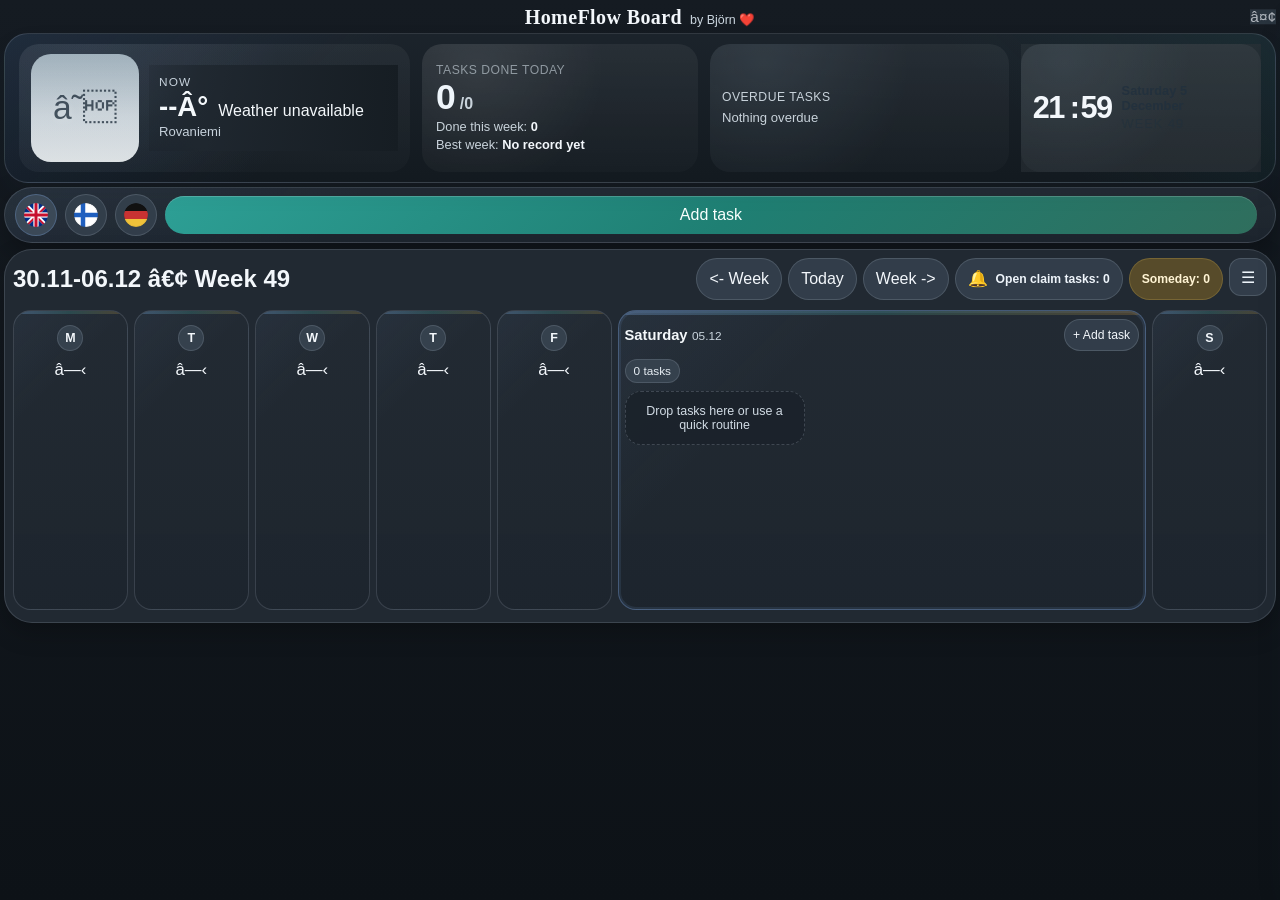
==== commit 607bf7ab: "Remove fuel price feature" ====
--- a/index.html
+++ b/index.html
@@ -42,19 +42,6 @@
           <button class="ghost-button fullscreen-fab" id="fullscreenButton" type="button"></button>
         </div>
 
-        <div class="panel top-controls">
-          <div class="language-toggle" id="languageToggle"></div>
-          <button class="primary-button" id="quickAddButton" type="button"></button>
-        </div>
-
-        <section class="panel fuel-strip-panel">
-          <div class="fuel-strip-header">
-            <h3 id="fuelHeading"></h3>
-            <div class="fuel-meta" id="fuelMeta"></div>
-          </div>
-          <div class="fuel-list fuel-list-strip" id="fuelList"></div>
-        </section>
-
         <section class="weather-banner" id="weatherBanner" data-weather="clear">
           <div class="weather-overview">
             <div class="weather-scene" id="weatherScene" aria-hidden="true">
@@ -82,6 +69,11 @@
             <div class="weather-ranking" id="weatherRanking"></div>
           </div>
         </section>
+
+        <div class="panel top-controls">
+          <div class="language-toggle" id="languageToggle"></div>
+          <button class="primary-button" id="quickAddButton" type="button"></button>
+        </div>
       </header>
 
       <main class="dashboard">
--- a/styles.css
+++ b/styles.css
@@ -304,18 +304,6 @@
 
 body[data-theme="dark"] .task-dialog .primary-button {
   box-shadow: 0 8px 18px rgba(8, 16, 24, 0.34);
-}
-
-body[data-theme="dark"] .fuel-card {
-  background: rgba(32, 40, 49, 0.98);
-  border-color: rgba(180, 194, 207, 0.18);
-}
-
-body[data-theme="dark"] .fuel-meta,
-body[data-theme="dark"] .fuel-card-meta,
-body[data-theme="dark"] .fuel-address,
-body[data-theme="dark"] .fuel-empty {
-  color: #cbd6df;
 }
 
 body[data-theme="dark"] .badge {
@@ -2971,119 +2959,6 @@
   gap: 6px;
 }
 
-.fuel-panel-header {
-  display: flex;
-  align-items: center;
-  justify-content: space-between;
-  gap: 8px;
-}
-
-.fuel-panel-header h3 {
-  margin: 0;
-  font-size: 0.96rem;
-}
-
-.fuel-meta,
-.fuel-address,
-.fuel-card-meta,
-.fuel-empty {
-  color: var(--muted);
-}
-
-.fuel-meta {
-  font-size: 0.76rem;
-  margin-top: 4px;
-}
-
-.fuel-list {
-  display: grid;
-  gap: 8px;
-  margin-top: 8px;
-}
-
-.fuel-list-header {
-  max-height: 148px;
-  overflow-y: auto;
-  padding-right: 4px;
-}
-
-.fuel-strip-panel {
-  display: grid;
-  gap: 8px;
-  padding: 8px 10px;
-}
-
-.fuel-strip-header {
-  display: flex;
-  align-items: baseline;
-  justify-content: space-between;
-  gap: 10px;
-}
-
-.fuel-strip-header h3 {
-  margin: 0;
-  font-size: 0.9rem;
-}
-
-.fuel-list-strip {
-  display: flex;
-  gap: 8px;
-  overflow-x: auto;
-  overflow-y: hidden;
-  margin-top: 0;
-  padding-bottom: 2px;
-  scroll-snap-type: x proximity;
-}
-
-.fuel-list-strip .fuel-card {
-  flex: 0 0 190px;
-  min-width: 190px;
-  scroll-snap-align: start;
-}
-
-.fuel-card {
-  display: grid;
-  gap: 5px;
-  padding: 10px;
-  border-radius: 16px;
-  border: 1px solid rgba(68, 95, 118, 0.12);
-  background: rgba(255, 255, 255, 0.84);
-}
-
-.fuel-card-top,
-.fuel-card-meta {
-  display: flex;
-  align-items: center;
-  justify-content: space-between;
-  gap: 8px;
-}
-
-.fuel-card-top {
-  align-items: start;
-}
-
-.fuel-card-top strong {
-  font-size: 0.86rem;
-  line-height: 1.2;
-}
-
-.fuel-price {
-  font-size: 0.98rem;
-  font-weight: 800;
-  white-space: nowrap;
-}
-
-.fuel-card-meta,
-.fuel-address,
-.fuel-empty {
-  font-size: 0.75rem;
-  line-height: 1.2;
-}
-
-.fuel-address {
-  overflow-wrap: anywhere;
-}
-
 .accordion-panel,
 .accordion-summary {
   list-style: none;
@@ -4565,12 +4440,6 @@
     radial-gradient(circle at 18% 16%, rgba(194, 91, 116, 0.14), transparent 54%);
 }
 
-body[data-theme="dark"] .fuel-strip-panel {
-  background:
-    linear-gradient(180deg, rgba(255, 255, 255, 0.05), rgba(255, 255, 255, 0.02)),
-    radial-gradient(circle at 18% 16%, rgba(74, 160, 124, 0.14), transparent 54%);
-}
-
 body[data-theme="dark"] .weather-overdue-card.is-empty {
   background:
     linear-gradient(180deg, rgba(255, 255, 255, 0.05), rgba(255, 255, 255, 0.02)),
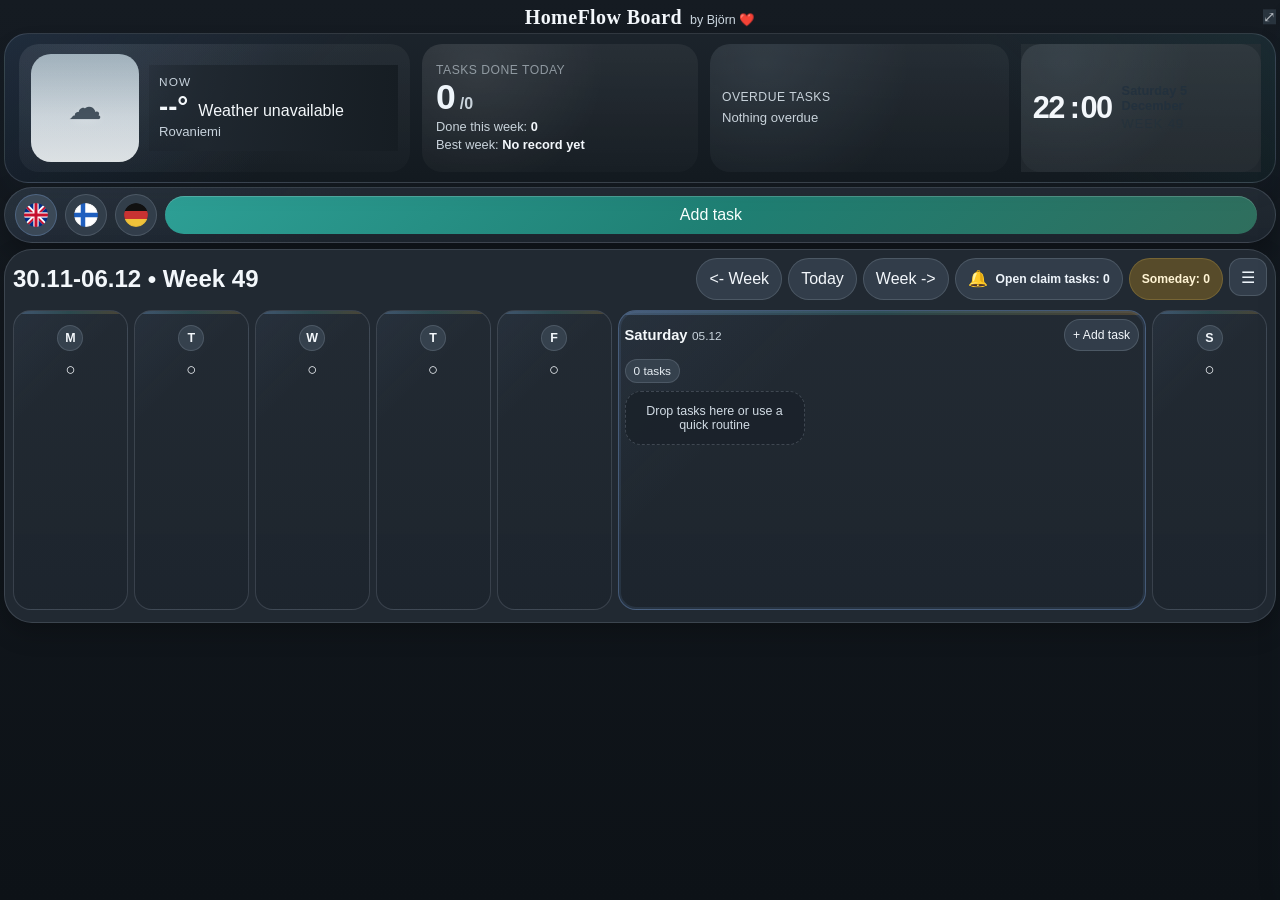
==== commit 007fd1ef: "Fix mojibake text encoding" ====
--- a/index.html
+++ b/index.html
@@ -32,7 +32,7 @@
         <span class="delete-drop-zone-label" id="claimDropZoneLabel"></span>
       </div>
       <div class="someday-drop-zone" id="somedayDropZone" aria-hidden="true">
-        <span class="delete-drop-zone-icon">â³</span>
+        <span class="delete-drop-zone-icon">⏳</span>
         <span class="delete-drop-zone-label" id="somedayDropZoneLabel"></span>
       </div>
       <header class="hero">
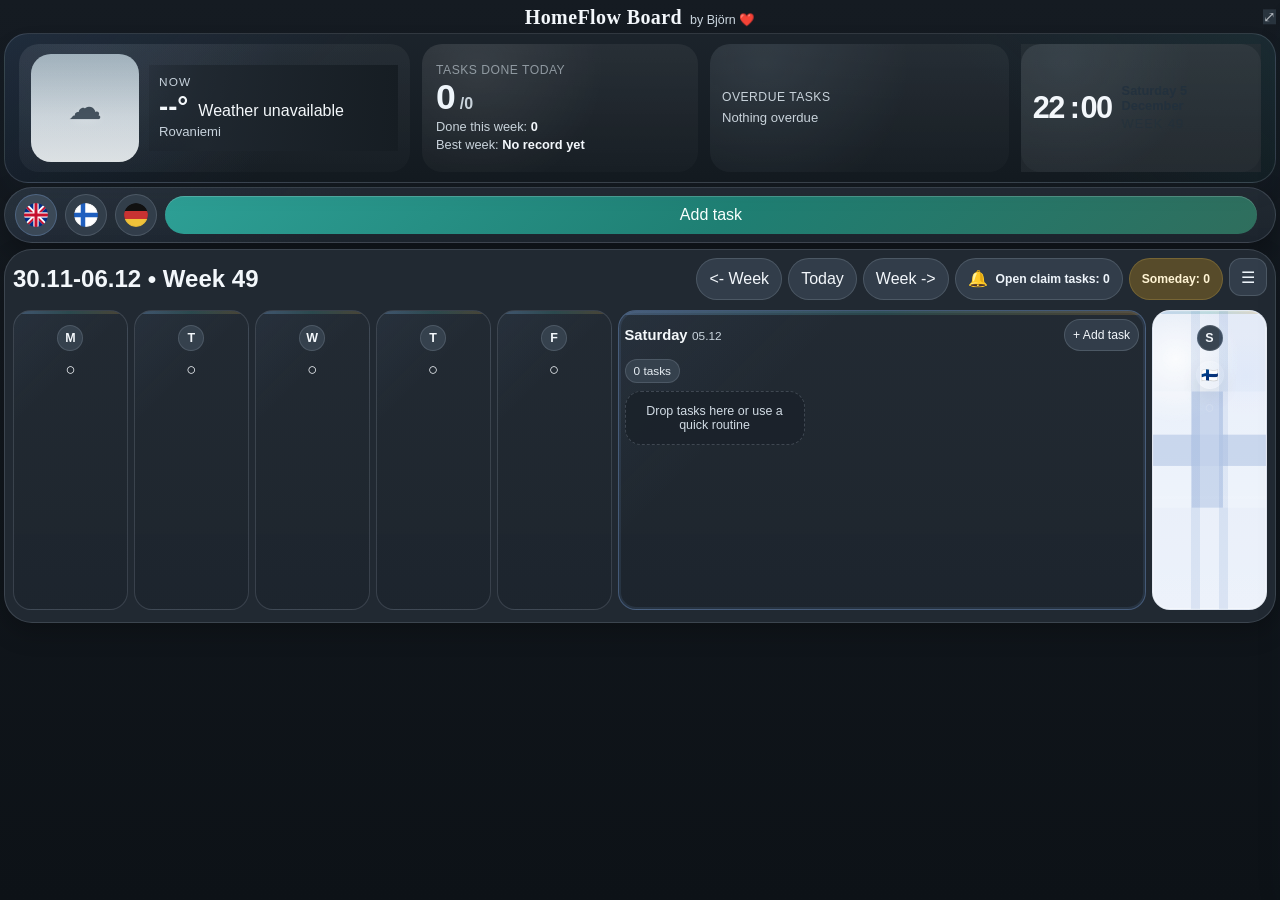
==== commit 70a214ba: "Support multi-day week recurrences" ====
--- a/index.html
+++ b/index.html
@@ -224,7 +224,7 @@
 
           <label class="field field-inline" id="weekdayField">
             <span id="fieldWeekdayLabel"></span>
-            <select id="taskWeekdayInput" name="weekday"></select>
+            <div class="weekday-picker" id="taskWeekdayInput" role="group" aria-labelledby="fieldWeekdayLabel"></div>
           </label>
 
           <label class="field">
--- a/styles.css
+++ b/styles.css
@@ -280,6 +280,12 @@
   border-color: rgba(180, 194, 207, 0.24);
 }
 
+body[data-theme="dark"] .weekday-chip {
+  background: rgba(57, 69, 82, 0.98);
+  color: #f3f7fb;
+  border-color: rgba(180, 194, 207, 0.24);
+}
+
 body[data-theme="dark"] .responsible-picker .claim-chip.active,
 body[data-theme="dark"] .participant-picker .claim-chip.active {
   background: rgba(84, 122, 176, 0.34);
@@ -289,6 +295,13 @@
 }
 
 body[data-theme="dark"] .responsible-chip.active {
+  background: rgba(84, 122, 176, 0.34);
+  color: #ffffff;
+  border-color: rgba(129, 169, 224, 0.46);
+  box-shadow: inset 0 0 0 1px rgba(129, 169, 224, 0.22);
+}
+
+body[data-theme="dark"] .weekday-chip.active {
   background: rgba(84, 122, 176, 0.34);
   color: #ffffff;
   border-color: rgba(129, 169, 224, 0.46);
@@ -2585,6 +2598,22 @@
   font-size: 0.92rem;
 }
 
+.day-holiday-tag {
+  margin-top: 8px;
+  display: inline-flex;
+  align-items: center;
+  gap: 6px;
+  min-height: 28px;
+  padding: 5px 10px;
+  border-radius: 999px;
+  font-size: 0.76rem;
+  font-weight: 700;
+  color: rgba(33, 47, 60, 0.86);
+  background: rgba(255, 255, 255, 0.58);
+  border: 1px solid rgba(255, 255, 255, 0.42);
+  backdrop-filter: blur(8px);
+}
+
 .day-add-button {
   min-height: 42px;
   padding: 8px 12px;
@@ -2660,6 +2689,18 @@
   justify-items: center;
   gap: 10px;
   padding-top: 6px;
+}
+
+.day-strip-holiday {
+  width: 28px;
+  height: 28px;
+  border-radius: 999px;
+  display: grid;
+  place-items: center;
+  font-size: 0.88rem;
+  background: rgba(255, 255, 255, 0.56);
+  border: 1px solid rgba(255, 255, 255, 0.34);
+  box-shadow: 0 8px 18px rgba(31, 45, 59, 0.08);
 }
 
 .day-strip-day {
@@ -3570,6 +3611,12 @@
   gap: 8px;
 }
 
+.weekday-picker {
+  display: flex;
+  flex-wrap: wrap;
+  gap: 8px;
+}
+
 .responsible-chip {
   border: 1px solid rgba(68, 95, 118, 0.14);
   border-radius: 999px;
@@ -3579,7 +3626,21 @@
   padding: 8px 12px;
 }
 
+.weekday-chip {
+  border: 1px solid rgba(68, 95, 118, 0.14);
+  border-radius: 999px;
+  background: #ffffff;
+  color: var(--ink);
+  min-height: 38px;
+  padding: 8px 12px;
+}
+
 .responsible-chip.active {
+  background: #edf4fb;
+  border-color: rgba(66, 119, 207, 0.3);
+}
+
+.weekday-chip.active {
   background: #edf4fb;
   border-color: rgba(66, 119, 207, 0.3);
 }
@@ -3987,6 +4048,159 @@
   border-radius: 24px 24px 10px 10px;
   background: linear-gradient(90deg, rgba(66, 119, 207, 0.28), rgba(27, 143, 138, 0.22), rgba(210, 148, 52, 0.18));
   pointer-events: none;
+}
+
+.day-column.holiday {
+  overflow: hidden;
+  border-color: rgba(118, 153, 98, 0.26);
+  box-shadow: inset 0 0 0 1px rgba(255, 255, 255, 0.36);
+}
+
+.day-column.holiday::after {
+  content: "";
+  position: absolute;
+  inset: 0;
+  pointer-events: none;
+  opacity: 0.9;
+  mix-blend-mode: normal;
+}
+
+.day-column.holiday[data-holiday-theme="winter-light"] {
+  background:
+    radial-gradient(circle at 20% 16%, rgba(255, 255, 255, 0.72), transparent 28%),
+    linear-gradient(180deg, rgba(232, 241, 250, 0.98), rgba(245, 249, 252, 1));
+}
+
+.day-column.holiday[data-holiday-theme="winter-light"]::after {
+  background:
+    url("data:image/svg+xml,%3Csvg xmlns='http://www.w3.org/2000/svg' viewBox='0 0 400 400'%3E%3Cg fill='none' stroke='rgba(255,255,255,0.72)' stroke-width='5' stroke-linecap='round'%3E%3Cg transform='translate(86 88)'%3E%3Cpath d='M0-28V28M-28 0H28M-19-19L19 19M19-19L-19 19'/%3E%3C/g%3E%3Cg transform='translate(302 124) scale(.78)'%3E%3Cpath d='M0-28V28M-28 0H28M-19-19L19 19M19-19L-19 19'/%3E%3C/g%3E%3Cg transform='translate(250 286) scale(.92)'%3E%3Cpath d='M0-28V28M-28 0H28M-19-19L19 19M19-19L-19 19'/%3E%3C/g%3E%3C/g%3E%3C/svg%3E") center/cover no-repeat,
+    radial-gradient(circle at 18% 18%, rgba(255, 255, 255, 0.78), transparent 10%),
+    radial-gradient(circle at 74% 22%, rgba(199, 220, 239, 0.32), transparent 18%),
+    radial-gradient(circle at 56% 72%, rgba(255, 255, 255, 0.34), transparent 22%),
+    linear-gradient(135deg, transparent 0 30%, rgba(255, 255, 255, 0.14) 30% 31.4%, transparent 31.4% 100%),
+    linear-gradient(225deg, transparent 0 46%, rgba(255, 255, 255, 0.12) 46% 47.2%, transparent 47.2% 100%);
+}
+
+.day-column.holiday[data-holiday-theme="easter-pastel"] {
+  background:
+    radial-gradient(circle at 14% 16%, rgba(255, 247, 196, 0.9), transparent 24%),
+    radial-gradient(circle at 84% 18%, rgba(228, 239, 187, 0.7), transparent 22%),
+    linear-gradient(180deg, rgba(227, 243, 206, 0.99), rgba(244, 250, 229, 0.99));
+}
+
+.day-column.holiday[data-holiday-theme="easter-pastel"]::after {
+  background:
+    url("data:image/svg+xml,%3Csvg xmlns='http://www.w3.org/2000/svg' viewBox='0 0 400 400'%3E%3Cg fill='none' stroke-linecap='round' stroke-linejoin='round'%3E%3Cg opacity='.58' stroke='rgba(242,169,111,0.75)' stroke-width='7'%3E%3Cpath d='M95 116c26 0 43 22 43 54s-17 56-43 56-43-24-43-56 17-54 43-54Z'/%3E%3Cpath d='M72 149c14 11 33 11 46 0M72 181c14 10 33 10 46 0'/%3E%3C/g%3E%3Cg opacity='.56' stroke='rgba(184,167,236,0.8)' stroke-width='7'%3E%3Cpath d='M286 96c28 0 46 23 46 58s-18 59-46 59-46-24-46-59 18-58 46-58Z'/%3E%3Cpath d='M262 132c13 10 33 10 48 0M266 167c18-6 37-6 40 0'/%3E%3C/g%3E%3Cg opacity='.54' stroke='rgba(162,205,132,0.78)' stroke-width='7'%3E%3Cpath d='M243 244c24 0 40 20 40 50s-16 52-40 52-40-22-40-52 16-50 40-50Z'/%3E%3Cpath d='M222 276c10 8 28 8 41 0M223 308c14-8 28-8 41 0'/%3E%3C/g%3E%3C/g%3E%3C/svg%3E") center/cover no-repeat,
+    radial-gradient(ellipse at 16% 26%, rgba(248, 209, 148, 0.32) 0 7.5%, transparent 8%),
+    radial-gradient(ellipse at 16% 26%, rgba(255, 255, 255, 0.28) 0 2.1%, transparent 2.5%),
+    radial-gradient(ellipse at 82% 24%, rgba(212, 198, 245, 0.28) 0 7%, transparent 7.5%),
+    radial-gradient(ellipse at 82% 24%, rgba(255, 255, 255, 0.24) 0 1.8%, transparent 2.1%),
+    radial-gradient(ellipse at 26% 78%, rgba(187, 224, 161, 0.26) 0 6.6%, transparent 7.1%),
+    radial-gradient(ellipse at 26% 78%, rgba(255, 255, 255, 0.22) 0 1.8%, transparent 2.1%),
+    radial-gradient(ellipse at 72% 72%, rgba(255, 228, 171, 0.24) 0 6.2%, transparent 6.8%),
+    radial-gradient(ellipse at 72% 72%, rgba(255, 255, 255, 0.2) 0 1.7%, transparent 2%),
+    linear-gradient(135deg, transparent 0 28%, rgba(255, 255, 255, 0.14) 28% 31%, transparent 31% 100%),
+    linear-gradient(225deg, transparent 0 38%, rgba(255, 255, 255, 0.12) 38% 40%, transparent 40% 100%),
+    radial-gradient(circle at 50% 50%, rgba(255, 255, 255, 0.14), transparent 48%);
+}
+
+.day-column.holiday[data-holiday-theme="mayday"] {
+  background:
+    radial-gradient(circle at 84% 20%, rgba(255, 214, 214, 0.5), transparent 22%),
+    linear-gradient(180deg, rgba(254, 241, 246, 0.98), rgba(244, 250, 239, 0.98));
+}
+
+.day-column.holiday[data-holiday-theme="mayday"]::after {
+  background:
+    url("data:image/svg+xml,%3Csvg xmlns='http://www.w3.org/2000/svg' viewBox='0 0 400 400'%3E%3Cg fill='none' stroke-linecap='round' stroke-linejoin='round'%3E%3Cg opacity='.52' stroke='rgba(245,174,197,0.78)' stroke-width='6'%3E%3Cpath d='M100 90c26 0 42 16 42 38 0 26-18 42-42 62-24-20-42-36-42-62 0-22 16-38 42-38Z'/%3E%3Cpath d='M100 190V286'/%3E%3C/g%3E%3Cg opacity='.5' stroke='rgba(255,214,132,0.78)' stroke-width='6'%3E%3Cpath d='M278 110c24 0 40 15 40 35 0 24-17 39-40 58-23-19-40-34-40-58 0-20 16-35 40-35Z'/%3E%3Cpath d='M278 180V278'/%3E%3C/g%3E%3Cpath opacity='.26' d='M58 314c74-26 130-26 208 0' stroke='rgba(255,255,255,0.72)' stroke-width='6'/%3E%3C/g%3E%3C/svg%3E") center/cover no-repeat,
+    radial-gradient(circle at 18% 22%, rgba(255, 255, 255, 0.46), transparent 14%),
+    radial-gradient(circle at 76% 76%, rgba(244, 192, 212, 0.22), transparent 18%),
+    radial-gradient(circle at 66% 24%, rgba(255, 215, 222, 0.18) 0 9%, transparent 9.5%),
+    radial-gradient(circle at 28% 74%, rgba(255, 234, 188, 0.16) 0 7%, transparent 7.5%),
+    linear-gradient(135deg, transparent 0 34%, rgba(255, 255, 255, 0.1) 34% 35%, transparent 35% 100%);
+}
+
+.day-column.holiday[data-holiday-theme="spring-sky"] {
+  background:
+    radial-gradient(circle at 18% 16%, rgba(255, 255, 255, 0.76), transparent 24%),
+    linear-gradient(180deg, rgba(225, 240, 255, 0.98), rgba(243, 249, 255, 0.98));
+}
+
+.day-column.holiday[data-holiday-theme="spring-sky"]::after {
+  background:
+    url("data:image/svg+xml,%3Csvg xmlns='http://www.w3.org/2000/svg' viewBox='0 0 400 400'%3E%3Cg fill='none' stroke-linecap='round'%3E%3Cpath opacity='.34' d='M70 142c0-24 22-42 48-42 18 0 31 6 40 20 7-6 15-9 26-9 25 0 44 17 44 38 18 3 31 17 31 34 0 21-19 37-46 37H112c-26 0-42-14-42-35 0-20 15-36 38-38 5-3 11-5 20-5 8 0 15 2 20 6' stroke='rgba(255,255,255,0.82)' stroke-width='8'/%3E%3Cpath opacity='.26' d='M286 121c6-5 12-10 18-10 6 0 12 5 18 10M315 111c6-5 12-10 18-10 6 0 12 5 18 10' stroke='rgba(144,186,230,0.82)' stroke-width='6'/%3E%3C/g%3E%3C/svg%3E") center/cover no-repeat,
+    radial-gradient(circle at 24% 30%, rgba(255, 255, 255, 0.56), transparent 10%),
+    radial-gradient(circle at 68% 20%, rgba(190, 219, 255, 0.24), transparent 16%),
+    linear-gradient(180deg, transparent 0 56%, rgba(255, 255, 255, 0.12) 56% 58%, transparent 58% 100%),
+    linear-gradient(225deg, transparent 0 40%, rgba(255, 255, 255, 0.1) 40% 41.2%, transparent 41.2% 100%);
+}
+
+.day-column.holiday[data-holiday-theme="midsummer"] {
+  background:
+    radial-gradient(circle at 16% 16%, rgba(255, 247, 189, 0.58), transparent 26%),
+    linear-gradient(180deg, rgba(235, 248, 221, 0.98), rgba(249, 252, 233, 0.98));
+}
+
+.day-column.holiday[data-holiday-theme="midsummer"]::after {
+  background:
+    url("data:image/svg+xml,%3Csvg xmlns='http://www.w3.org/2000/svg' viewBox='0 0 400 400'%3E%3Cg fill='none' stroke-linecap='round' stroke-linejoin='round'%3E%3Cpath opacity='.24' d='M90 288c28-86 74-126 112-126s83 40 111 126' stroke='rgba(136,177,110,0.82)' stroke-width='10'/%3E%3Cg opacity='.5' stroke='rgba(245,216,126,0.84)' stroke-width='6'%3E%3Cpath d='M202 108v46M179 131h46M188 117l28 28M216 117l-28 28'/%3E%3C/g%3E%3Cg opacity='.34' stroke='rgba(255,255,255,0.76)' stroke-width='6'%3E%3Cpath d='M124 202v28M110 216h28'/%3E%3Cpath d='M286 206v28M272 220h28'/%3E%3C/g%3E%3C/g%3E%3C/svg%3E") center/cover no-repeat,
+    radial-gradient(circle at 78% 18%, rgba(255, 239, 181, 0.3), transparent 16%),
+    radial-gradient(circle at 24% 82%, rgba(180, 223, 176, 0.24), transparent 18%),
+    radial-gradient(circle at 16% 28%, rgba(255, 255, 255, 0.18) 0 8%, transparent 8.4%),
+    radial-gradient(circle at 70% 70%, rgba(255, 226, 154, 0.18) 0 9%, transparent 9.5%),
+    linear-gradient(135deg, transparent 0 30%, rgba(255, 255, 255, 0.1) 30% 31%, transparent 31% 100%);
+}
+
+.day-column.holiday[data-holiday-theme="autumn-candle"] {
+  background:
+    radial-gradient(circle at 50% 12%, rgba(255, 228, 178, 0.5), transparent 16%),
+    linear-gradient(180deg, rgba(243, 232, 224, 0.98), rgba(250, 245, 239, 0.98));
+}
+
+.day-column.holiday[data-holiday-theme="autumn-candle"]::after {
+  background:
+    url("data:image/svg+xml,%3Csvg xmlns='http://www.w3.org/2000/svg' viewBox='0 0 400 400'%3E%3Cg fill='none' stroke-linecap='round' stroke-linejoin='round'%3E%3Cpath opacity='.44' d='M200 82c18 24 18 39 0 58-18-19-18-34 0-58Z' fill='rgba(255,207,112,0.62)' stroke='rgba(255,216,146,0.86)' stroke-width='5'/%3E%3Cpath opacity='.34' d='M184 146h32v116h-32z' fill='rgba(255,248,240,0.6)' stroke='rgba(217,184,148,0.52)' stroke-width='5'/%3E%3Cpath opacity='.22' d='M112 300c28-22 62-22 92 0M196 300c28-22 62-22 92 0' stroke='rgba(169,126,93,0.78)' stroke-width='8'/%3E%3C/g%3E%3C/svg%3E") center/cover no-repeat,
+    radial-gradient(circle at 50% 18%, rgba(255, 213, 128, 0.3), transparent 9%),
+    radial-gradient(circle at 22% 84%, rgba(191, 154, 123, 0.16), transparent 16%),
+    radial-gradient(circle at 78% 80%, rgba(146, 109, 80, 0.14), transparent 14%),
+    linear-gradient(180deg, transparent 0 60%, rgba(255, 255, 255, 0.08) 60% 61%, transparent 61% 100%);
+}
+
+.day-column.holiday[data-holiday-theme="independence"] {
+  background:
+    radial-gradient(circle at 20% 16%, rgba(255, 255, 255, 0.84), transparent 24%),
+    linear-gradient(180deg, rgba(232, 239, 251, 0.98), rgba(242, 247, 255, 0.98));
+}
+
+.day-column.holiday[data-holiday-theme="independence"]::after {
+  background:
+    url("data:image/svg+xml,%3Csvg xmlns='http://www.w3.org/2000/svg' viewBox='0 0 400 400'%3E%3Cg opacity='.28'%3E%3Crect x='82' y='108' width='236' height='156' rx='22' fill='rgba(255,255,255,0.72)'/%3E%3Crect x='176' y='108' width='42' height='156' fill='rgba(84,124,193,0.82)'/%3E%3Crect x='82' y='166' width='236' height='42' fill='rgba(84,124,193,0.82)'/%3E%3C/g%3E%3C/svg%3E") center/cover no-repeat,
+    linear-gradient(90deg, transparent 0 34%, rgba(79, 123, 189, 0.14) 34% 42%, transparent 42% 58%, rgba(79, 123, 189, 0.14) 58% 66%, transparent 66%),
+    radial-gradient(circle at 82% 22%, rgba(197, 220, 255, 0.22), transparent 16%),
+    linear-gradient(180deg, transparent 0 62%, rgba(255, 255, 255, 0.1) 62% 63.2%, transparent 63.2% 100%);
+}
+
+.day-column.holiday[data-holiday-theme="christmas"] {
+  background:
+    radial-gradient(circle at 18% 14%, rgba(255, 230, 184, 0.54), transparent 22%),
+    linear-gradient(180deg, rgba(236, 245, 235, 0.98), rgba(249, 243, 238, 0.98));
+}
+
+.day-column.holiday[data-holiday-theme="christmas"]::after {
+  background:
+    url("data:image/svg+xml,%3Csvg xmlns='http://www.w3.org/2000/svg' viewBox='0 0 400 400'%3E%3Cg fill='none' stroke-linecap='round' stroke-linejoin='round'%3E%3Cpath opacity='.26' d='M200 86 152 148h31l-38 48h31l-34 44h116l-34-44h31l-38-48h31Z' fill='rgba(77,137,99,0.46)' stroke='rgba(77,137,99,0.74)' stroke-width='6'/%3E%3Cpath opacity='.42' d='M200 58v26M187 71h26' stroke='rgba(255,223,136,0.84)' stroke-width='6'/%3E%3Cg opacity='.34' fill='rgba(204,34,61,0.7)'%3E%3Ccircle cx='170' cy='186' r='7'/%3E%3Ccircle cx='232' cy='210' r='7'/%3E%3Ccircle cx='200' cy='238' r='7'/%3E%3C/g%3E%3C/g%3E%3C/svg%3E") center/cover no-repeat,
+    radial-gradient(circle at 82% 18%, rgba(204, 34, 61, 0.12), transparent 16%),
+    radial-gradient(circle at 22% 82%, rgba(63, 132, 99, 0.16), transparent 16%),
+    radial-gradient(circle at 18% 20%, rgba(255, 239, 183, 0.2) 0 7%, transparent 7.5%),
+    radial-gradient(circle at 74% 76%, rgba(255, 255, 255, 0.16) 0 5%, transparent 5.5%),
+    linear-gradient(135deg, transparent 0 28%, rgba(255, 255, 255, 0.09) 28% 29%, transparent 29% 100%);
+}
+
+body[data-theme="dark"] .day-holiday-tag,
+body[data-theme="dark"] .day-strip-holiday {
+  background: rgba(255, 255, 255, 0.1);
+  border-color: rgba(255, 255, 255, 0.12);
+  color: #edf4fa;
 }
 
 .day-column.collapsed::before {
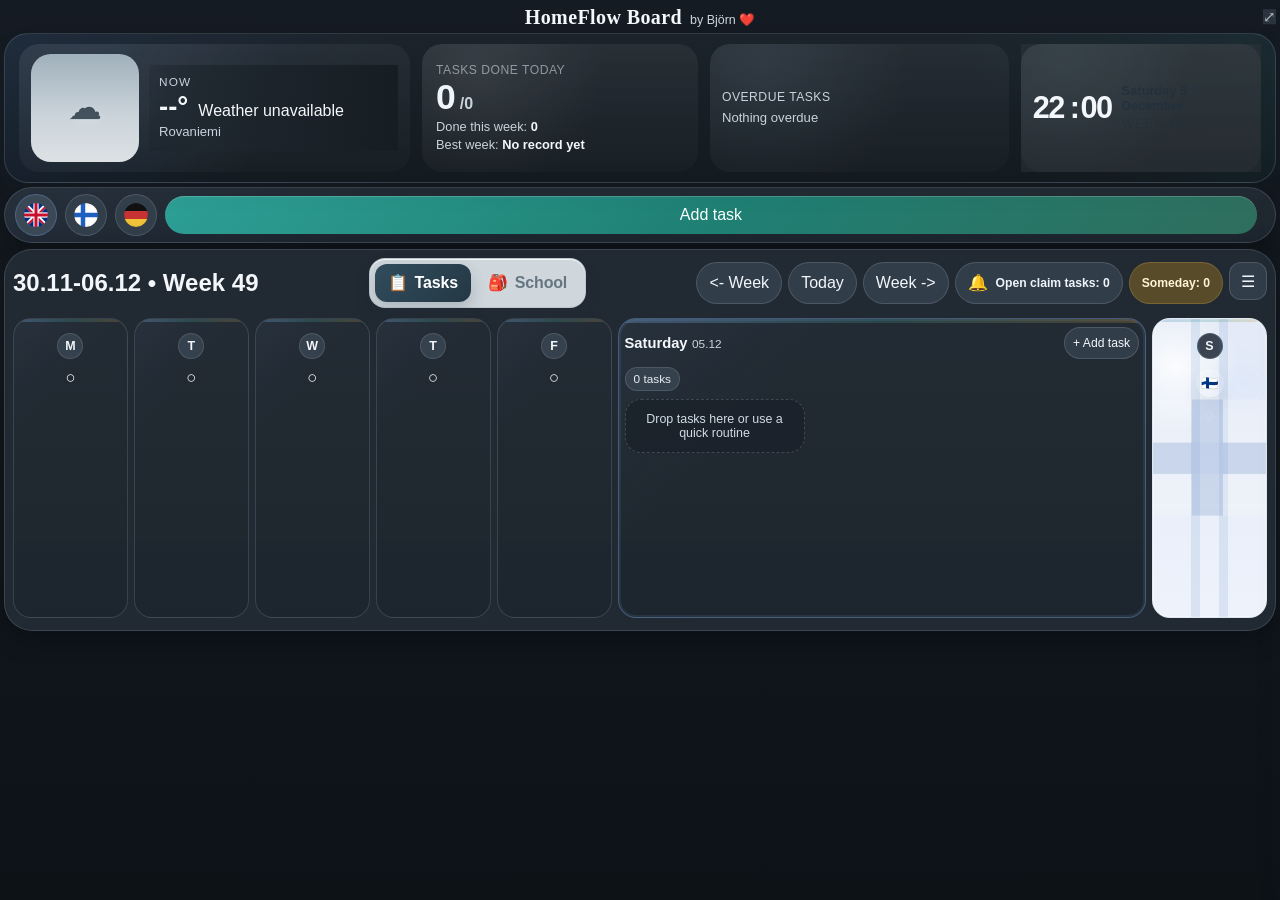
==== commit 59d3bb9c: "Load integrated school calendar inside the task board" ====
--- a/index.html
+++ b/index.html
@@ -16,6 +16,7 @@
     <link rel="icon" href="./icons/icon.svg" type="image/svg+xml" />
     <link rel="apple-touch-icon" href="./icons/icon-192.png" />
     <link rel="stylesheet" href="./styles.css" />
+    <link rel="stylesheet" href="./school-board.css" />
   </head>
   <body>
     <div class="background-glow background-glow-left"></div>
@@ -346,5 +347,6 @@
     </template>
 
     <script src="./app.js"></script>
+    <script src="./school-board.js"></script>
   </body>
 </html>
--- a/styles.css
+++ b/styles.css
@@ -4196,11 +4196,601 @@
     linear-gradient(135deg, transparent 0 28%, rgba(255, 255, 255, 0.09) 28% 29%, transparent 29% 100%);
 }
 
+.day-column.birthday {
+  border-color: rgba(173, 120, 193, 0.26);
+  box-shadow:
+    inset 0 0 0 1px rgba(255, 255, 255, 0.42),
+    0 16px 34px rgba(118, 92, 150, 0.08);
+  overflow: hidden;
+}
+
+.day-column.birthday .day-holiday-tag {
+  background: rgba(255, 255, 255, 0.72);
+  border-color: rgba(255, 255, 255, 0.56);
+  box-shadow: 0 10px 24px rgba(62, 42, 88, 0.08);
+}
+
+.day-column.focused.birthday {
+  position: relative;
+}
+
+.day-column.focused.birthday > *:not(.birthday-scene) {
+  position: relative;
+  z-index: 1;
+}
+
+.day-column.focused.birthday .day-heading,
+.day-column.focused.birthday .day-overview,
+.day-column.focused.birthday .task-list {
+  margin-left: -0.1rem;
+  margin-right: -0.1rem;
+  padding-left: 0.3rem;
+  padding-right: 0.3rem;
+}
+
+.day-column.focused.birthday .day-heading {
+  padding-top: 0.1rem;
+}
+
+.day-column.focused.birthday .task-list {
+  padding-top: 0.35rem;
+  padding-bottom: 0.2rem;
+  background: none;
+  border-radius: 28px 28px 24px 24px;
+}
+
+body[data-theme="dark"] .day-column.focused.birthday .task-list {
+  background: none;
+}
+
+.birthday-scene {
+  position: relative;
+  width: 100%;
+  aspect-ratio: 10 / 7;
+  min-height: 188px;
+  max-height: 272px;
+  border-radius: 28px;
+  overflow: hidden;
+  pointer-events: none;
+  box-shadow:
+    inset 0 0 0 1px rgba(255, 255, 255, 0.44),
+    0 18px 34px rgba(62, 42, 88, 0.12);
+  isolation: isolate;
+}
+
+.day-column.focused.birthday .birthday-scene {
+  position: absolute;
+  inset: 0;
+  width: auto;
+  min-height: 0;
+  max-height: none;
+  aspect-ratio: auto;
+  border-radius: 0;
+  box-shadow: none;
+}
+
+.birthday-scene__wash,
+.birthday-scene__veil,
+.birthday-scene__mist,
+.birthday-scene__halo,
+.birthday-scene__moon,
+.birthday-scene__ribbon {
+  position: absolute;
+  inset: 0;
+}
+
+.birthday-scene__wash {
+  opacity: 0.95;
+}
+
+.birthday-scene__wash--linnea {
+  background:
+    radial-gradient(circle at 16% 22%, rgba(255, 255, 255, 0.9), transparent 16%),
+    radial-gradient(circle at 76% 16%, rgba(255, 245, 187, 0.8), transparent 18%),
+    linear-gradient(180deg, rgba(255, 239, 248, 0.98), rgba(234, 245, 255, 0.98));
+}
+
+.birthday-scene__wash--sini {
+  background:
+    radial-gradient(circle at 18% 18%, rgba(255, 252, 215, 0.88), transparent 16%),
+    radial-gradient(circle at 82% 20%, rgba(193, 245, 235, 0.7), transparent 18%),
+    linear-gradient(180deg, rgba(245, 252, 240, 0.98), rgba(255, 243, 230, 0.98));
+}
+
+.birthday-scene__wash--bjorn {
+  background:
+    radial-gradient(circle at 78% 14%, rgba(255, 231, 167, 0.68), transparent 18%),
+    linear-gradient(180deg, rgba(233, 242, 232, 0.98), rgba(237, 245, 255, 0.98) 54%, rgba(245, 242, 229, 0.98));
+}
+
+.birthday-scene__wash--nina {
+  background:
+    radial-gradient(circle at 16% 18%, rgba(255, 235, 201, 0.82), transparent 18%),
+    radial-gradient(circle at 84% 16%, rgba(210, 231, 255, 0.62), transparent 18%),
+    linear-gradient(180deg, rgba(235, 246, 255, 0.98), rgba(250, 239, 247, 0.98));
+}
+
+.birthday-scene__mist {
+  position: absolute;
+  left: -8%;
+  right: -8%;
+  height: 44%;
+  border-radius: 999px;
+  filter: blur(26px);
+  opacity: 0.55;
+}
+
+.birthday-scene__mist--back {
+  top: 8%;
+  background: radial-gradient(circle at 50% 50%, rgba(255, 255, 255, 0.72), rgba(255, 255, 255, 0));
+}
+
+.birthday-scene__mist--front {
+  bottom: -8%;
+  background: radial-gradient(circle at 50% 50%, rgba(255, 255, 255, 0.54), rgba(255, 255, 255, 0));
+}
+
+.birthday-scene__layer {
+  position: absolute;
+  inset: auto;
+  display: block;
+  max-width: none;
+  transform-origin: center bottom;
+  filter: drop-shadow(0 14px 26px rgba(46, 35, 59, 0.16));
+}
+
+.birthday-scene__veil {
+  background: none;
+  animation: none;
+}
+
+.birthday-scene__halo {
+  border-radius: 999px;
+  filter: blur(16px);
+  opacity: 0.7;
+}
+
+.birthday-scene__halo--linnea {
+  inset: auto;
+  width: 52%;
+  height: 46%;
+  left: 20%;
+  bottom: 18%;
+  background: radial-gradient(circle, rgba(255, 255, 255, 0.72), rgba(255, 199, 233, 0.14) 58%, transparent 78%);
+}
+
+.birthday-scene__halo--sini {
+  inset: auto;
+  width: 62%;
+  height: 44%;
+  left: 18%;
+  bottom: 18%;
+  background: radial-gradient(circle, rgba(255, 246, 220, 0.78), rgba(255, 220, 120, 0.16) 56%, transparent 78%);
+}
+
+.birthday-scene__halo--bjorn {
+  inset: auto;
+  width: 62%;
+  height: 42%;
+  left: 16%;
+  bottom: 16%;
+  background: radial-gradient(circle, rgba(244, 241, 225, 0.74), rgba(202, 165, 110, 0.12) 56%, transparent 78%);
+}
+
+.birthday-scene__halo--nina {
+  inset: auto;
+  width: 58%;
+  height: 44%;
+  left: 18%;
+  bottom: 16%;
+  background: radial-gradient(circle, rgba(244, 248, 255, 0.76), rgba(196, 219, 255, 0.18) 56%, transparent 78%);
+}
+
+.birthday-scene__ribbon--linnea {
+  inset: auto;
+  left: -2%;
+  right: -2%;
+  top: 28%;
+  height: 18%;
+  background:
+    radial-gradient(circle at 10% 50%, rgba(255, 255, 255, 0.34), transparent 10%),
+    linear-gradient(90deg, rgba(255, 161, 209, 0.46), rgba(255, 206, 136, 0.42), rgba(255, 244, 165, 0.38), rgba(170, 234, 200, 0.42), rgba(154, 208, 255, 0.42), rgba(204, 184, 255, 0.46));
+  opacity: 0.5;
+  clip-path: ellipse(58% 46% at 42% 52%);
+  filter: blur(8px);
+}
+
+.birthday-scene__code {
+  position: absolute;
+  font-family: "IBM Plex Mono", "Fira Mono", monospace;
+  font-weight: 700;
+  letter-spacing: 0.06em;
+  color: rgba(92, 122, 173, 0.38);
+  text-shadow: 0 2px 8px rgba(255, 255, 255, 0.4);
+}
+
+.birthday-scene__code--left {
+  top: 12%;
+  left: 8%;
+  font-size: 1.05rem;
+}
+
+.birthday-scene__code--right {
+  top: 26%;
+  left: 18%;
+  font-size: 0.9rem;
+}
+
+.birthday-scene__moon {
+  inset: auto;
+  top: 10%;
+  right: 12%;
+  width: 18%;
+  height: 18%;
+  border-radius: 50%;
+  background:
+    radial-gradient(circle at 40% 40%, rgba(255, 244, 180, 0.98), rgba(255, 221, 135, 0.86) 64%, transparent 66%),
+    radial-gradient(circle at 62% 38%, rgba(235, 245, 255, 0.98) 0 38%, transparent 39%);
+  filter: drop-shadow(0 0 18px rgba(255, 228, 148, 0.4));
+}
+
+.birthday-scene__layer--linnea-unicorn {
+  width: 88%;
+  left: -4%;
+  bottom: -2%;
+  transform: rotate(-2deg);
+}
+
+.birthday-scene__layer--linnea-wand {
+  width: 18%;
+  right: 10%;
+  top: 10%;
+  transform: rotate(18deg);
+  opacity: 0.92;
+}
+
+.birthday-scene__layer--sini-necklace {
+  width: 80%;
+  left: 10%;
+  top: -4%;
+  opacity: 0.5;
+  filter: none;
+}
+
+.birthday-scene__layer--sini-duck {
+  width: 33%;
+  left: 8%;
+  bottom: 4%;
+  transform: rotate(-6deg);
+}
+
+.birthday-scene__layer--sini-capybara {
+  width: 36%;
+  right: 6%;
+  bottom: 0;
+}
+
+.birthday-scene__layer--sini-controller {
+  width: 24%;
+  right: 8%;
+  top: 20%;
+  opacity: 0.3;
+  filter: drop-shadow(0 10px 16px rgba(46, 35, 59, 0.08));
+}
+
+.birthday-scene__layer--bjorn-rod {
+  width: 52%;
+  right: -4%;
+  top: 2%;
+  opacity: 0.86;
+  transform: rotate(7deg);
+  filter: drop-shadow(0 8px 18px rgba(46, 35, 59, 0.08));
+}
+
+.birthday-scene__layer--bjorn-mushroom-big {
+  width: 36%;
+  left: 8%;
+  bottom: -1%;
+  transform: rotate(-2deg);
+}
+
+.birthday-scene__layer--bjorn-mushroom-small {
+  width: 24%;
+  left: 38%;
+  bottom: 4%;
+  transform: rotate(3deg);
+}
+
+.birthday-scene__layer--nina-dog {
+  width: 39%;
+  left: 8%;
+  bottom: 0;
+}
+
+.birthday-scene__layer--nina-wand {
+  width: 19%;
+  right: 10%;
+  top: 12%;
+  transform: rotate(22deg);
+  opacity: 0.88;
+}
+
+.birthday-scene__spark {
+  position: absolute;
+  display: block;
+  width: 10px;
+  height: 10px;
+  border-radius: 999px;
+  background: rgba(255, 255, 255, 0.84);
+  box-shadow: 0 0 0 8px rgba(255, 255, 255, 0.06);
+  animation: birthdaySparkle 5.2s ease-in-out infinite;
+  z-index: 3;
+}
+
+.birthday-scene__spark--1 {
+  top: 16%;
+  left: 14%;
+  animation-delay: -0.8s;
+}
+
+.birthday-scene__spark--2 {
+  top: 24%;
+  right: 16%;
+  width: 9px;
+  height: 9px;
+  animation-delay: -2s;
+}
+
+.birthday-scene__spark--3 {
+  bottom: 24%;
+  right: 26%;
+  width: 10px;
+  height: 10px;
+  animation-delay: -3.1s;
+}
+
+.day-column.holiday[data-holiday-theme="birthday-linnea"] {
+  background:
+    radial-gradient(circle at 16% 12%, rgba(255, 255, 255, 0.92), transparent 22%),
+    radial-gradient(circle at 82% 14%, rgba(255, 242, 194, 0.7), transparent 18%),
+    linear-gradient(180deg, rgba(255, 238, 248, 0.99), rgba(240, 248, 255, 0.99));
+}
+
+.day-column.holiday[data-holiday-theme="birthday-linnea"]::after {
+  background:
+    radial-gradient(circle at 22% 24%, rgba(255, 202, 222, 0.24), transparent 18%),
+    radial-gradient(circle at 84% 20%, rgba(191, 226, 255, 0.22), transparent 18%),
+    radial-gradient(circle at 72% 76%, rgba(255, 249, 184, 0.16), transparent 16%);
+}
+
+.day-column.holiday[data-holiday-theme="birthday-linnea"] .birthday-scene {
+  background:
+    radial-gradient(circle at 18% 18%, rgba(255, 242, 248, 0.84), transparent 28%),
+    linear-gradient(180deg, rgba(255, 248, 253, 0.96), rgba(239, 247, 255, 0.94));
+}
+
+.day-column.holiday[data-holiday-theme="birthday-sini"] {
+  background:
+    radial-gradient(circle at 18% 14%, rgba(255, 252, 224, 0.8), transparent 20%),
+    radial-gradient(circle at 84% 12%, rgba(199, 255, 242, 0.56), transparent 18%),
+    linear-gradient(180deg, rgba(239, 248, 246, 0.99), rgba(255, 244, 234, 0.99));
+}
+
+.day-column.holiday[data-holiday-theme="birthday-sini"]::after {
+  background:
+    radial-gradient(circle at 24% 76%, rgba(255, 227, 121, 0.16), transparent 16%),
+    radial-gradient(circle at 78% 24%, rgba(119, 231, 214, 0.16), transparent 18%);
+}
+
+.day-column.holiday[data-holiday-theme="birthday-sini"] .birthday-scene {
+  background:
+    radial-gradient(circle at 18% 18%, rgba(255, 249, 224, 0.82), transparent 28%),
+    linear-gradient(180deg, rgba(247, 255, 244, 0.96), rgba(255, 246, 232, 0.94));
+}
+
+.day-column.holiday[data-holiday-theme="birthday-bjorn"] {
+  background:
+    radial-gradient(circle at 16% 14%, rgba(255, 232, 178, 0.44), transparent 18%),
+    linear-gradient(180deg, rgba(232, 241, 233, 0.99), rgba(244, 247, 252, 0.99));
+}
+
+.day-column.holiday[data-holiday-theme="birthday-bjorn"]::after {
+  background:
+    radial-gradient(circle at 78% 18%, rgba(185, 208, 245, 0.18), transparent 18%),
+    radial-gradient(circle at 18% 80%, rgba(174, 212, 171, 0.16), transparent 18%);
+}
+
+.day-column.holiday[data-holiday-theme="birthday-bjorn"] .birthday-scene {
+  background:
+    radial-gradient(circle at 18% 18%, rgba(247, 239, 217, 0.82), transparent 28%),
+    linear-gradient(180deg, rgba(244, 249, 240, 0.96), rgba(239, 246, 252, 0.94));
+}
+
+.day-column.holiday[data-holiday-theme="birthday-nina"] {
+  background:
+    radial-gradient(circle at 14% 12%, rgba(255, 226, 205, 0.62), transparent 20%),
+    radial-gradient(circle at 84% 14%, rgba(194, 229, 255, 0.36), transparent 18%),
+    linear-gradient(180deg, rgba(237, 246, 252, 0.99), rgba(249, 240, 247, 0.99));
+}
+
+.day-column.holiday[data-holiday-theme="birthday-nina"]::after {
+  background:
+    radial-gradient(circle at 18% 82%, rgba(255, 198, 187, 0.16), transparent 16%),
+    radial-gradient(circle at 76% 22%, rgba(182, 226, 255, 0.16), transparent 16%);
+}
+
+.day-column.holiday[data-holiday-theme="birthday-nina"] .birthday-scene {
+  background:
+    radial-gradient(circle at 18% 18%, rgba(244, 248, 255, 0.86), transparent 28%),
+    linear-gradient(180deg, rgba(238, 247, 255, 0.96), rgba(255, 243, 249, 0.94));
+}
+
 body[data-theme="dark"] .day-holiday-tag,
 body[data-theme="dark"] .day-strip-holiday {
   background: rgba(255, 255, 255, 0.1);
   border-color: rgba(255, 255, 255, 0.12);
   color: #edf4fa;
+}
+
+body[data-theme="dark"] .day-column.birthday .day-holiday-tag {
+  background: rgba(19, 27, 36, 0.34);
+  border-color: rgba(255, 255, 255, 0.14);
+  box-shadow: 0 10px 24px rgba(4, 10, 18, 0.16);
+}
+
+.birthday-scene {
+  aspect-ratio: 10 / 7;
+  min-height: 188px;
+  max-height: 272px;
+  border-radius: 28px;
+  background: linear-gradient(180deg, rgba(255, 255, 255, 0.42), rgba(255, 255, 255, 0.16));
+}
+
+.birthday-scene__bg,
+.birthday-scene__hero,
+.birthday-scene__glow {
+  position: absolute;
+  inset: 0;
+}
+
+.birthday-scene__bg {
+  width: 100%;
+  height: 100%;
+  object-fit: cover;
+  object-position: center center;
+  transform: scale(1.08);
+  filter: blur(14px) saturate(1.08);
+  opacity: 0.88;
+}
+
+.birthday-scene__glow {
+  background:
+    radial-gradient(circle at 50% 48%, rgba(255, 255, 255, 0.14), transparent 32%);
+}
+
+.birthday-scene__hero {
+  width: 100%;
+  height: 100%;
+  object-fit: contain;
+  object-position: center center;
+  padding: 0;
+  filter: drop-shadow(0 18px 34px rgba(54, 32, 66, 0.18));
+  transform: scale(1.18);
+}
+
+.birthday-scene__hero--linnea {
+  object-position: center center;
+  transform: scale(1.28) translateY(2%);
+}
+
+.birthday-scene__hero--sini {
+  object-position: center center;
+  transform: scale(1.22) translateY(2%);
+}
+
+.birthday-scene__hero--bjorn {
+  object-position: center center;
+  transform: scale(1.22) translateY(1%);
+}
+
+.birthday-scene__hero--nina {
+  object-position: center center;
+  transform: scale(1.24) translateY(2%);
+}
+
+.birthday-scene__wash--linnea {
+  background:
+    radial-gradient(circle at 20% 18%, rgba(255, 255, 255, 0.82), transparent 18%),
+    linear-gradient(180deg, rgba(255, 235, 247, 0.82), rgba(235, 243, 255, 0.74));
+}
+
+.birthday-scene__wash--sini {
+  background:
+    radial-gradient(circle at 18% 16%, rgba(255, 248, 213, 0.78), transparent 18%),
+    linear-gradient(180deg, rgba(245, 251, 240, 0.8), rgba(255, 241, 230, 0.72));
+}
+
+.birthday-scene__wash--bjorn {
+  background:
+    radial-gradient(circle at 78% 16%, rgba(255, 233, 177, 0.62), transparent 18%),
+    linear-gradient(180deg, rgba(233, 243, 231, 0.8), rgba(235, 243, 255, 0.72));
+}
+
+.birthday-scene__wash--nina {
+  background:
+    radial-gradient(circle at 18% 18%, rgba(255, 239, 210, 0.72), transparent 18%),
+    linear-gradient(180deg, rgba(233, 245, 255, 0.8), rgba(249, 237, 247, 0.72));
+}
+
+.birthday-scene__spark {
+  z-index: 3;
+}
+
+.day-strip-birthday {
+  position: relative;
+  width: 100%;
+  min-height: 74px;
+  border-radius: 18px;
+  overflow: hidden;
+  margin: 0.22rem 0 0.08rem;
+  box-shadow:
+    inset 0 0 0 1px rgba(255, 255, 255, 0.38),
+    0 8px 18px rgba(62, 42, 88, 0.12);
+}
+
+.day-strip-birthday__wash,
+.day-strip-birthday__bg,
+.day-strip-birthday__hero {
+  position: absolute;
+  inset: 0;
+}
+
+.day-strip-birthday__bg {
+  width: 100%;
+  height: 100%;
+  object-fit: cover;
+  object-position: center center;
+  transform: scale(1.18);
+  filter: blur(14px) saturate(1.05);
+  opacity: 0.82;
+}
+
+.day-strip-birthday__hero {
+  width: 100%;
+  height: 100%;
+  object-fit: contain;
+  object-position: center center;
+  transform: scale(1.16);
+}
+
+.day-strip-birthday__wash--linnea {
+  background: linear-gradient(180deg, rgba(255, 237, 247, 0.72), rgba(235, 244, 255, 0.68));
+}
+
+.day-strip-birthday__wash--sini {
+  background: linear-gradient(180deg, rgba(245, 252, 240, 0.72), rgba(255, 242, 231, 0.68));
+}
+
+.day-strip-birthday__wash--bjorn {
+  background: linear-gradient(180deg, rgba(233, 243, 231, 0.74), rgba(236, 243, 255, 0.66));
+}
+
+.day-strip-birthday__wash--nina {
+  background: linear-gradient(180deg, rgba(233, 245, 255, 0.72), rgba(249, 238, 247, 0.68));
+}
+
+.day-column.collapsed.birthday .day-strip {
+  gap: 0.35rem;
+}
+
+@keyframes birthdayGlow {
+  0% { transform: translate3d(0, 0, 0) scale(1); opacity: 0.78; }
+  100% { transform: translate3d(0, -4px, 0) scale(1.04); opacity: 0.96; }
+}
+
+@keyframes birthdaySparkle {
+  0%, 100% { transform: scale(0.9); opacity: 0.42; }
+  50% { transform: scale(1.18); opacity: 0.94; }
 }
 
 .day-column.collapsed::before {
--- a/school-board.css
+++ b/school-board.css
@@ -0,0 +1,697 @@
+.calendar-view-switch {
+  display: inline-flex;
+  align-items: center;
+  gap: 4px;
+  padding: 5px;
+  border: 1px solid rgba(110, 137, 153, 0.2);
+  border-radius: 16px;
+  background: rgba(237, 244, 248, 0.86);
+  box-shadow: inset 0 1px 0 rgba(255, 255, 255, 0.78), 0 8px 20px rgba(54, 75, 88, 0.07);
+  backdrop-filter: blur(16px);
+}
+
+.calendar-view-option {
+  appearance: none;
+  border: 0;
+  border-radius: 12px;
+  background: transparent;
+  color: #657681;
+  cursor: pointer;
+  display: inline-flex;
+  align-items: center;
+  justify-content: center;
+  gap: 7px;
+  min-height: 38px;
+  padding: 8px 13px;
+  font: inherit;
+  font-weight: 850;
+  letter-spacing: -0.01em;
+  transition: transform 160ms ease, background 160ms ease, color 160ms ease, box-shadow 160ms ease;
+}
+
+.calendar-view-option:hover {
+  color: #314654;
+  transform: translateY(-1px);
+}
+
+.calendar-view-option.active {
+  color: #fff;
+  background: linear-gradient(135deg, #314c5d, #243844);
+  box-shadow: 0 7px 16px rgba(36, 56, 68, 0.2);
+}
+
+.calendar-view-option:focus-visible {
+  outline: 3px solid rgba(95, 153, 206, 0.32);
+  outline-offset: 2px;
+}
+
+.calendar-view-icon {
+  font-size: 1rem;
+  line-height: 1;
+}
+
+.school-week-view[hidden],
+#weekGrid[hidden] {
+  display: none !important;
+}
+
+.school-week-view {
+  padding-top: 2px;
+  animation: school-view-in 180ms ease-out both;
+}
+
+@keyframes school-view-in {
+  from { opacity: 0; transform: translateY(5px); }
+  to { opacity: 1; transform: translateY(0); }
+}
+
+.school-overview {
+  display: grid;
+  grid-template-columns: auto minmax(0, 1fr) auto;
+  align-items: center;
+  gap: 14px;
+  margin: 0 0 14px;
+  padding: 14px 16px;
+  border: 1px solid rgba(107, 144, 161, 0.18);
+  border-radius: 20px;
+  background:
+    radial-gradient(circle at 8% 15%, rgba(139, 198, 239, 0.2), transparent 34%),
+    linear-gradient(135deg, rgba(250, 253, 255, 0.98), rgba(241, 248, 251, 0.93));
+  box-shadow: 0 12px 32px rgba(51, 76, 92, 0.08);
+}
+
+.school-overview-icon {
+  width: 48px;
+  height: 48px;
+  border-radius: 15px;
+  display: grid;
+  place-items: center;
+  font-size: 1.45rem;
+  background: linear-gradient(145deg, #dff2ff, #c8e6f8);
+  border: 1px solid rgba(75, 137, 174, 0.15);
+  box-shadow: inset 0 1px 0 rgba(255,255,255,0.9);
+}
+
+.school-overview-copy {
+  min-width: 0;
+  display: flex;
+  flex-direction: column;
+  gap: 2px;
+}
+
+.school-overview-kicker {
+  color: #77909e;
+  font-size: 0.7rem;
+  font-weight: 900;
+  letter-spacing: 0.12em;
+  text-transform: uppercase;
+}
+
+.school-overview-copy strong {
+  color: #263b47;
+  font-size: 1.05rem;
+  line-height: 1.2;
+}
+
+.school-overview-copy > span:last-child {
+  color: #71838e;
+  font-size: 0.82rem;
+  font-weight: 650;
+}
+
+.school-status {
+  max-width: 340px;
+  display: inline-flex;
+  align-items: center;
+  gap: 8px;
+  padding: 10px 13px;
+  border-radius: 14px;
+  font-size: 0.82rem;
+  line-height: 1.25;
+  background: rgba(232, 240, 245, 0.88);
+  color: #526875;
+  border: 1px solid rgba(111, 139, 155, 0.16);
+}
+
+.school-status-current {
+  background: rgba(218, 244, 225, 0.94);
+  color: #316646;
+  border-color: rgba(64, 145, 89, 0.18);
+}
+
+.school-status-next {
+  background: rgba(235, 238, 255, 0.96);
+  color: #505a91;
+  border-color: rgba(94, 105, 180, 0.16);
+}
+
+.school-status-done {
+  background: rgba(255, 244, 218, 0.96);
+  color: #7b6220;
+  border-color: rgba(166, 127, 31, 0.16);
+}
+
+.school-desktop-timetable {
+  overflow-x: auto;
+  border: 1px solid rgba(108, 136, 151, 0.18);
+  border-radius: 22px;
+  background: rgba(250, 253, 255, 0.96);
+  box-shadow: 0 16px 42px rgba(47, 72, 88, 0.08);
+  scrollbar-width: thin;
+}
+
+.school-timetable-header {
+  min-width: 980px;
+  display: grid;
+  grid-template-columns: 70px repeat(5, minmax(170px, 1fr));
+  position: sticky;
+  top: 0;
+  z-index: 5;
+  border-bottom: 1px solid rgba(111, 139, 154, 0.18);
+  background: rgba(247, 251, 253, 0.97);
+  backdrop-filter: blur(16px);
+}
+
+.school-time-heading,
+.school-day-heading {
+  min-height: 68px;
+  display: flex;
+  align-items: center;
+  justify-content: center;
+  position: relative;
+}
+
+.school-time-heading {
+  font-size: 1.05rem;
+  opacity: 0.65;
+}
+
+.school-day-heading {
+  flex-direction: column;
+  gap: 2px;
+  border-left: 1px solid rgba(111, 139, 154, 0.14);
+}
+
+.school-day-heading.is-today {
+  background: linear-gradient(180deg, rgba(222, 244, 228, 0.92), rgba(241, 250, 244, 0.6));
+}
+
+.school-day-name {
+  color: #304754;
+  font-size: 0.9rem;
+  font-weight: 900;
+}
+
+.school-day-date {
+  color: #84949e;
+  font-size: 0.73rem;
+  font-weight: 750;
+  text-transform: uppercase;
+}
+
+.school-today-pill {
+  display: inline-flex;
+  align-items: center;
+  justify-content: center;
+  min-height: 20px;
+  padding: 2px 8px;
+  border-radius: 999px;
+  color: #337047;
+  background: rgba(199, 236, 208, 0.86);
+  font-size: 0.66rem;
+  font-weight: 900;
+  letter-spacing: 0.02em;
+}
+
+.school-day-heading .school-today-pill {
+  position: absolute;
+  right: 8px;
+  top: 7px;
+}
+
+.school-timeline {
+  min-width: 980px;
+  height: 575px;
+  display: grid;
+  grid-template-columns: 70px minmax(0, 1fr);
+}
+
+.school-time-rail {
+  position: relative;
+  background: linear-gradient(180deg, rgba(248, 251, 253, 0.96), rgba(244, 249, 251, 0.96));
+  border-right: 1px solid rgba(111, 139, 154, 0.16);
+}
+
+.school-time-label {
+  position: absolute;
+  top: var(--time-top);
+  right: 12px;
+  transform: translateY(-50%);
+  color: #8a99a2;
+  font-size: 0.72rem;
+  font-variant-numeric: tabular-nums;
+  font-weight: 800;
+}
+
+.school-time-label:first-child {
+  transform: translateY(0);
+}
+
+.school-time-label:last-child {
+  transform: translateY(-100%);
+}
+
+.school-lanes {
+  display: grid;
+  grid-template-columns: repeat(5, minmax(170px, 1fr));
+  min-width: 0;
+}
+
+.school-day-lane {
+  position: relative;
+  min-width: 0;
+  border-right: 1px solid rgba(111, 139, 154, 0.12);
+  background:
+    repeating-linear-gradient(to bottom, transparent 0, transparent calc(10% - 1px), rgba(116, 141, 155, 0.065) calc(10% - 1px), rgba(116, 141, 155, 0.065) 10%),
+    repeating-linear-gradient(to bottom, transparent 0, transparent calc(20% - 1px), rgba(99, 126, 141, 0.11) calc(20% - 1px), rgba(99, 126, 141, 0.11) 20%),
+    linear-gradient(180deg, rgba(255,255,255,0.92), rgba(249,252,253,0.94));
+}
+
+.school-day-lane:last-child {
+  border-right: 0;
+}
+
+.school-day-lane.is-today {
+  background:
+    repeating-linear-gradient(to bottom, transparent 0, transparent calc(10% - 1px), rgba(72, 143, 94, 0.07) calc(10% - 1px), rgba(72, 143, 94, 0.07) 10%),
+    repeating-linear-gradient(to bottom, transparent 0, transparent calc(20% - 1px), rgba(72, 143, 94, 0.12) calc(20% - 1px), rgba(72, 143, 94, 0.12) 20%),
+    linear-gradient(180deg, rgba(244, 251, 246, 0.98), rgba(249, 253, 250, 0.94));
+}
+
+.school-lesson {
+  --subject-color: #588ca8;
+  --subject-soft: #e5f2f8;
+  position: absolute;
+  top: calc(var(--lesson-top) + 4px);
+  left: 6px;
+  right: 6px;
+  height: calc(var(--lesson-height) - 8px);
+  min-height: 62px;
+  overflow: hidden;
+  padding: 9px 10px;
+  border-radius: 14px;
+  border: 1px solid color-mix(in srgb, var(--subject-color) 28%, transparent);
+  border-left: 4px solid var(--subject-color);
+  background: linear-gradient(145deg, color-mix(in srgb, var(--subject-soft) 95%, white), color-mix(in srgb, var(--subject-soft) 72%, white));
+  box-shadow: 0 7px 18px color-mix(in srgb, var(--subject-color) 12%, transparent);
+  color: #29404d;
+  transition: transform 160ms ease, box-shadow 160ms ease;
+}
+
+.school-lesson:hover {
+  z-index: 4;
+  transform: translateY(-2px) scale(1.012);
+  box-shadow: 0 12px 24px color-mix(in srgb, var(--subject-color) 18%, transparent);
+}
+
+.school-lesson.is-current {
+  z-index: 3;
+  border-color: color-mix(in srgb, var(--subject-color) 58%, transparent);
+  box-shadow: 0 0 0 2px color-mix(in srgb, var(--subject-color) 18%, transparent), 0 14px 28px color-mix(in srgb, var(--subject-color) 22%, transparent);
+}
+
+.school-lesson.is-next {
+  box-shadow: 0 0 0 1px color-mix(in srgb, var(--subject-color) 14%, transparent), 0 9px 20px color-mix(in srgb, var(--subject-color) 15%, transparent);
+}
+
+.school-lesson-topline {
+  display: flex;
+  align-items: center;
+  gap: 5px;
+  min-width: 0;
+  margin-bottom: 3px;
+}
+
+.school-subject-icon {
+  font-size: 0.92rem;
+  line-height: 1;
+}
+
+.school-subject-code {
+  color: var(--subject-color);
+  font-size: 0.64rem;
+  font-weight: 950;
+  letter-spacing: 0.05em;
+}
+
+.school-live-badge {
+  margin-left: auto;
+  display: inline-flex;
+  align-items: center;
+  justify-content: center;
+  min-height: 18px;
+  padding: 2px 6px;
+  border-radius: 999px;
+  background: var(--subject-color);
+  color: #fff;
+  font-size: 0.58rem;
+  font-weight: 950;
+  letter-spacing: 0.02em;
+  white-space: nowrap;
+}
+
+.school-lesson strong {
+  display: block;
+  overflow: hidden;
+  color: #2b414d;
+  font-size: 0.8rem;
+  line-height: 1.15;
+  font-weight: 900;
+}
+
+.school-lesson-meta {
+  display: flex;
+  gap: 7px;
+  flex-wrap: wrap;
+  margin-top: 4px;
+  color: #6d7f89;
+  font-size: 0.64rem;
+  line-height: 1.15;
+  font-weight: 750;
+}
+
+.school-subject-mu { --subject-color: #7c62bc; --subject-soft: #eee8fb; }
+.school-subject-suk { --subject-color: #4584a7; --subject-soft: #e2f1f8; }
+.school-subject-ks { --subject-color: #b06f3f; --subject-soft: #f8ecdf; }
+.school-subject-ena1 { --subject-color: #536db4; --subject-soft: #e7ebfa; }
+.school-subject-ma { --subject-color: #5b78a7; --subject-soft: #e6edf7; }
+.school-subject-ym { --subject-color: #4d8a68; --subject-soft: #e2f1e7; }
+.school-subject-ueel { --subject-color: #9c6c8f; --subject-soft: #f4e7f0; }
+.school-subject-li { --subject-color: #4e8b79; --subject-soft: #e2f2ec; }
+.school-subject-ku { --subject-color: #a46b86; --subject-soft: #f6e7ee; }
+
+.school-mobile-timetable {
+  display: none;
+}
+
+body.dark-mode .calendar-view-switch {
+  background: rgba(29, 42, 50, 0.9);
+  border-color: rgba(255, 255, 255, 0.09);
+  box-shadow: inset 0 1px 0 rgba(255,255,255,0.04), 0 8px 20px rgba(0,0,0,0.14);
+}
+
+body.dark-mode .calendar-view-option {
+  color: #aec0ca;
+}
+
+body.dark-mode .calendar-view-option:hover {
+  color: #eff7fa;
+}
+
+body.dark-mode .calendar-view-option.active {
+  color: #20333d;
+  background: linear-gradient(135deg, #f3f8fa, #dfeaf0);
+}
+
+body.dark-mode .school-overview,
+body.dark-mode .school-desktop-timetable {
+  background: linear-gradient(145deg, rgba(29, 42, 50, 0.97), rgba(24, 36, 43, 0.97));
+  border-color: rgba(255,255,255,0.08);
+  box-shadow: 0 16px 42px rgba(0,0,0,0.18);
+}
+
+body.dark-mode .school-overview-icon {
+  background: linear-gradient(145deg, #304c5d, #263f4d);
+  border-color: rgba(255,255,255,0.08);
+}
+
+body.dark-mode .school-overview-copy strong,
+body.dark-mode .school-day-name,
+body.dark-mode .school-lesson strong {
+  color: #edf5f8;
+}
+
+body.dark-mode .school-overview-kicker,
+body.dark-mode .school-overview-copy > span:last-child,
+body.dark-mode .school-day-date,
+body.dark-mode .school-time-label,
+body.dark-mode .school-lesson-meta {
+  color: #9eb0ba;
+}
+
+body.dark-mode .school-timetable-header {
+  background: rgba(26, 39, 47, 0.98);
+  border-color: rgba(255,255,255,0.08);
+}
+
+body.dark-mode .school-day-heading,
+body.dark-mode .school-time-rail,
+body.dark-mode .school-day-lane {
+  border-color: rgba(255,255,255,0.07);
+}
+
+body.dark-mode .school-day-heading.is-today {
+  background: linear-gradient(180deg, rgba(51, 91, 65, 0.5), rgba(34, 53, 43, 0.38));
+}
+
+body.dark-mode .school-time-rail {
+  background: linear-gradient(180deg, #1c2c35, #19272e);
+}
+
+body.dark-mode .school-day-lane {
+  background:
+    repeating-linear-gradient(to bottom, transparent 0, transparent calc(10% - 1px), rgba(255,255,255,0.035) calc(10% - 1px), rgba(255,255,255,0.035) 10%),
+    repeating-linear-gradient(to bottom, transparent 0, transparent calc(20% - 1px), rgba(255,255,255,0.065) calc(20% - 1px), rgba(255,255,255,0.065) 20%),
+    linear-gradient(180deg, #1c2b33, #19262d);
+}
+
+body.dark-mode .school-day-lane.is-today {
+  background:
+    repeating-linear-gradient(to bottom, transparent 0, transparent calc(10% - 1px), rgba(98, 182, 123, 0.045) calc(10% - 1px), rgba(98, 182, 123, 0.045) 10%),
+    repeating-linear-gradient(to bottom, transparent 0, transparent calc(20% - 1px), rgba(98, 182, 123, 0.08) calc(20% - 1px), rgba(98, 182, 123, 0.08) 20%),
+    linear-gradient(180deg, #1d3026, #1b2924);
+}
+
+body.dark-mode .school-lesson {
+  background: linear-gradient(145deg, color-mix(in srgb, var(--subject-color) 22%, #21313a), color-mix(in srgb, var(--subject-color) 12%, #1d2b33));
+  color: #eaf2f5;
+}
+
+body.dark-mode .school-status {
+  background: rgba(49, 67, 77, 0.88);
+  color: #d6e2e8;
+  border-color: rgba(255,255,255,0.08);
+}
+
+body.dark-mode .school-status-current {
+  background: rgba(42, 77, 54, 0.9);
+  color: #ccebd4;
+}
+
+body.dark-mode .school-status-next {
+  background: rgba(54, 59, 89, 0.9);
+  color: #d9ddff;
+}
+
+body.dark-mode .school-status-done {
+  background: rgba(83, 67, 35, 0.9);
+  color: #f7e5b6;
+}
+
+@media (max-width: 1180px) {
+  .board-panel-header {
+    flex-wrap: wrap;
+  }
+
+  .calendar-view-switch {
+    order: 3;
+  }
+}
+
+@media (max-width: 880px) {
+  .calendar-view-switch {
+    width: 100%;
+    order: 3;
+  }
+
+  .calendar-view-option {
+    flex: 1;
+  }
+
+  .school-overview {
+    grid-template-columns: auto minmax(0, 1fr);
+    gap: 11px;
+  }
+
+  .school-status {
+    grid-column: 1 / -1;
+    max-width: none;
+    width: 100%;
+  }
+
+  .school-desktop-timetable {
+    display: none;
+  }
+
+  .school-mobile-timetable {
+    display: grid;
+    gap: 12px;
+  }
+
+  .school-mobile-day {
+    overflow: hidden;
+    border: 1px solid rgba(110, 138, 153, 0.17);
+    border-radius: 18px;
+    background: rgba(252, 254, 255, 0.97);
+    box-shadow: 0 10px 28px rgba(50, 73, 86, 0.06);
+  }
+
+  .school-mobile-day > header {
+    min-height: 58px;
+    padding: 11px 13px;
+    display: flex;
+    align-items: center;
+    justify-content: space-between;
+    gap: 10px;
+    background: linear-gradient(135deg, rgba(244,249,252,0.98), rgba(238,246,249,0.9));
+    border-bottom: 1px solid rgba(110, 138, 153, 0.12);
+  }
+
+  .school-mobile-day.is-today > header {
+    background: linear-gradient(135deg, rgba(226, 246, 232, 0.98), rgba(239, 250, 242, 0.96));
+  }
+
+  .school-mobile-day > header > div {
+    display: flex;
+    flex-direction: column;
+    gap: 2px;
+  }
+
+  .school-mobile-day > header strong {
+    color: #2e4552;
+    font-size: 0.94rem;
+  }
+
+  .school-mobile-day > header span:not(.school-today-pill) {
+    color: #82939d;
+    font-size: 0.72rem;
+    font-weight: 750;
+  }
+
+  .school-mobile-lessons {
+    display: grid;
+  }
+
+  .school-mobile-lesson {
+    --subject-color: #588ca8;
+    display: grid;
+    grid-template-columns: 62px minmax(0, 1fr);
+    gap: 10px;
+    padding: 11px 12px;
+    border-bottom: 1px solid rgba(111, 139, 154, 0.1);
+    border-left: 4px solid var(--subject-color);
+    background: rgba(255,255,255,0.86);
+  }
+
+  .school-mobile-lesson:last-child {
+    border-bottom: 0;
+  }
+
+  .school-mobile-lesson.is-current {
+    background: color-mix(in srgb, var(--subject-color) 7%, white);
+  }
+
+  .school-mobile-time {
+    display: flex;
+    flex-direction: column;
+    gap: 1px;
+    color: #526875;
+    font-variant-numeric: tabular-nums;
+  }
+
+  .school-mobile-time strong {
+    font-size: 0.78rem;
+  }
+
+  .school-mobile-time span {
+    color: #8a9aa3;
+    font-size: 0.67rem;
+    font-weight: 700;
+  }
+
+  .school-mobile-title {
+    min-width: 0;
+    display: flex;
+    align-items: center;
+    gap: 6px;
+  }
+
+  .school-mobile-title strong {
+    min-width: 0;
+    color: #2e4552;
+    font-size: 0.82rem;
+    line-height: 1.2;
+  }
+
+  .school-mobile-meta {
+    display: flex;
+    gap: 8px;
+    flex-wrap: wrap;
+    margin-top: 4px;
+    color: #778993;
+    font-size: 0.67rem;
+    font-weight: 750;
+  }
+
+  body.dark-mode .school-mobile-day,
+  body.dark-mode .school-mobile-lesson {
+    background: rgba(27, 40, 48, 0.97);
+    border-color: rgba(255,255,255,0.07);
+  }
+
+  body.dark-mode .school-mobile-day > header {
+    background: linear-gradient(135deg, rgba(31,47,56,0.98), rgba(27,42,50,0.98));
+    border-color: rgba(255,255,255,0.07);
+  }
+
+  body.dark-mode .school-mobile-day.is-today > header {
+    background: linear-gradient(135deg, rgba(39,67,49,0.96), rgba(30,51,39,0.96));
+  }
+
+  body.dark-mode .school-mobile-day > header strong,
+  body.dark-mode .school-mobile-title strong,
+  body.dark-mode .school-mobile-time {
+    color: #eaf3f7;
+  }
+
+  body.dark-mode .school-mobile-day > header span:not(.school-today-pill),
+  body.dark-mode .school-mobile-time span,
+  body.dark-mode .school-mobile-meta {
+    color: #9aadb7;
+  }
+
+  body.dark-mode .school-mobile-lesson.is-current {
+    background: color-mix(in srgb, var(--subject-color) 12%, #1d2b33);
+  }
+}
+
+@media (max-width: 560px) {
+  .calendar-view-label {
+    font-size: 0.82rem;
+  }
+
+  .school-overview {
+    padding: 12px;
+    border-radius: 17px;
+  }
+
+  .school-overview-icon {
+    width: 42px;
+    height: 42px;
+    border-radius: 13px;
+  }
+
+  .school-overview-copy strong {
+    font-size: 0.96rem;
+  }
+}
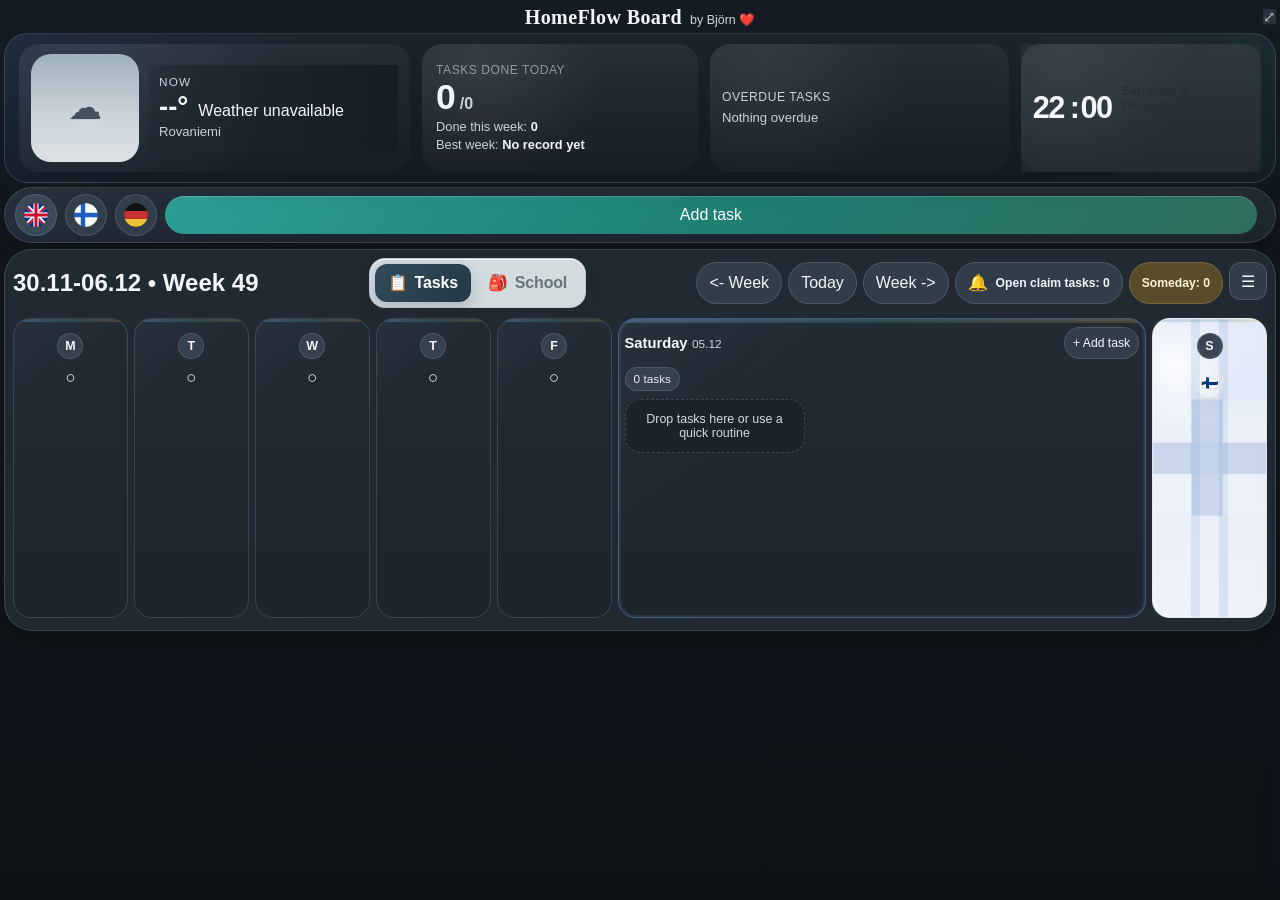
==== commit c72d1ab2: "Load Afternoon Club compatibility fix" ====
--- a/index.html
+++ b/index.html
@@ -348,5 +348,6 @@
 
     <script src="./app.js"></script>
     <script src="./school-board.js"></script>
+    <script src="./school-club-fix.js"></script>
   </body>
 </html>
--- a/school-board.css
+++ b/school-board.css
@@ -1,697 +1,58 @@
-.calendar-view-switch {
-  display: inline-flex;
-  align-items: center;
-  gap: 4px;
-  padding: 5px;
-  border: 1px solid rgba(110, 137, 153, 0.2);
-  border-radius: 16px;
-  background: rgba(237, 244, 248, 0.86);
-  box-shadow: inset 0 1px 0 rgba(255, 255, 255, 0.78), 0 8px 20px rgba(54, 75, 88, 0.07);
-  backdrop-filter: blur(16px);
-}
-
-.calendar-view-option {
-  appearance: none;
-  border: 0;
-  border-radius: 12px;
-  background: transparent;
-  color: #657681;
-  cursor: pointer;
-  display: inline-flex;
-  align-items: center;
-  justify-content: center;
-  gap: 7px;
-  min-height: 38px;
-  padding: 8px 13px;
-  font: inherit;
-  font-weight: 850;
-  letter-spacing: -0.01em;
-  transition: transform 160ms ease, background 160ms ease, color 160ms ease, box-shadow 160ms ease;
-}
-
-.calendar-view-option:hover {
-  color: #314654;
-  transform: translateY(-1px);
-}
-
-.calendar-view-option.active {
-  color: #fff;
-  background: linear-gradient(135deg, #314c5d, #243844);
-  box-shadow: 0 7px 16px rgba(36, 56, 68, 0.2);
-}
-
-.calendar-view-option:focus-visible {
-  outline: 3px solid rgba(95, 153, 206, 0.32);
-  outline-offset: 2px;
-}
-
-.calendar-view-icon {
-  font-size: 1rem;
-  line-height: 1;
-}
-
-.school-week-view[hidden],
-#weekGrid[hidden] {
-  display: none !important;
-}
-
-.school-week-view {
-  padding-top: 2px;
-  animation: school-view-in 180ms ease-out both;
-}
-
-@keyframes school-view-in {
-  from { opacity: 0; transform: translateY(5px); }
-  to { opacity: 1; transform: translateY(0); }
-}
-
-.school-overview {
-  display: grid;
-  grid-template-columns: auto minmax(0, 1fr) auto;
-  align-items: center;
-  gap: 14px;
-  margin: 0 0 14px;
-  padding: 14px 16px;
-  border: 1px solid rgba(107, 144, 161, 0.18);
-  border-radius: 20px;
-  background:
-    radial-gradient(circle at 8% 15%, rgba(139, 198, 239, 0.2), transparent 34%),
-    linear-gradient(135deg, rgba(250, 253, 255, 0.98), rgba(241, 248, 251, 0.93));
-  box-shadow: 0 12px 32px rgba(51, 76, 92, 0.08);
-}
-
-.school-overview-icon {
-  width: 48px;
-  height: 48px;
-  border-radius: 15px;
-  display: grid;
-  place-items: center;
-  font-size: 1.45rem;
-  background: linear-gradient(145deg, #dff2ff, #c8e6f8);
-  border: 1px solid rgba(75, 137, 174, 0.15);
-  box-shadow: inset 0 1px 0 rgba(255,255,255,0.9);
-}
-
-.school-overview-copy {
-  min-width: 0;
-  display: flex;
-  flex-direction: column;
-  gap: 2px;
-}
-
-.school-overview-kicker {
-  color: #77909e;
-  font-size: 0.7rem;
-  font-weight: 900;
-  letter-spacing: 0.12em;
-  text-transform: uppercase;
-}
-
-.school-overview-copy strong {
-  color: #263b47;
-  font-size: 1.05rem;
-  line-height: 1.2;
-}
-
-.school-overview-copy > span:last-child {
-  color: #71838e;
-  font-size: 0.82rem;
-  font-weight: 650;
-}
-
-.school-status {
-  max-width: 340px;
-  display: inline-flex;
-  align-items: center;
-  gap: 8px;
-  padding: 10px 13px;
-  border-radius: 14px;
-  font-size: 0.82rem;
-  line-height: 1.25;
-  background: rgba(232, 240, 245, 0.88);
-  color: #526875;
-  border: 1px solid rgba(111, 139, 155, 0.16);
-}
-
-.school-status-current {
-  background: rgba(218, 244, 225, 0.94);
-  color: #316646;
-  border-color: rgba(64, 145, 89, 0.18);
-}
-
-.school-status-next {
-  background: rgba(235, 238, 255, 0.96);
-  color: #505a91;
-  border-color: rgba(94, 105, 180, 0.16);
-}
-
-.school-status-done {
-  background: rgba(255, 244, 218, 0.96);
-  color: #7b6220;
-  border-color: rgba(166, 127, 31, 0.16);
-}
-
-.school-desktop-timetable {
-  overflow-x: auto;
-  border: 1px solid rgba(108, 136, 151, 0.18);
-  border-radius: 22px;
-  background: rgba(250, 253, 255, 0.96);
-  box-shadow: 0 16px 42px rgba(47, 72, 88, 0.08);
-  scrollbar-width: thin;
-}
-
-.school-timetable-header {
-  min-width: 980px;
-  display: grid;
-  grid-template-columns: 70px repeat(5, minmax(170px, 1fr));
-  position: sticky;
-  top: 0;
-  z-index: 5;
-  border-bottom: 1px solid rgba(111, 139, 154, 0.18);
-  background: rgba(247, 251, 253, 0.97);
-  backdrop-filter: blur(16px);
-}
-
-.school-time-heading,
-.school-day-heading {
-  min-height: 68px;
-  display: flex;
-  align-items: center;
-  justify-content: center;
-  position: relative;
-}
-
-.school-time-heading {
-  font-size: 1.05rem;
-  opacity: 0.65;
-}
-
-.school-day-heading {
-  flex-direction: column;
-  gap: 2px;
-  border-left: 1px solid rgba(111, 139, 154, 0.14);
-}
-
-.school-day-heading.is-today {
-  background: linear-gradient(180deg, rgba(222, 244, 228, 0.92), rgba(241, 250, 244, 0.6));
-}
-
-.school-day-name {
-  color: #304754;
-  font-size: 0.9rem;
-  font-weight: 900;
-}
-
-.school-day-date {
-  color: #84949e;
-  font-size: 0.73rem;
-  font-weight: 750;
-  text-transform: uppercase;
-}
-
-.school-today-pill {
-  display: inline-flex;
-  align-items: center;
-  justify-content: center;
-  min-height: 20px;
-  padding: 2px 8px;
-  border-radius: 999px;
-  color: #337047;
-  background: rgba(199, 236, 208, 0.86);
-  font-size: 0.66rem;
-  font-weight: 900;
-  letter-spacing: 0.02em;
-}
-
-.school-day-heading .school-today-pill {
-  position: absolute;
-  right: 8px;
-  top: 7px;
-}
-
-.school-timeline {
-  min-width: 980px;
-  height: 575px;
-  display: grid;
-  grid-template-columns: 70px minmax(0, 1fr);
-}
-
-.school-time-rail {
-  position: relative;
-  background: linear-gradient(180deg, rgba(248, 251, 253, 0.96), rgba(244, 249, 251, 0.96));
-  border-right: 1px solid rgba(111, 139, 154, 0.16);
-}
-
-.school-time-label {
-  position: absolute;
-  top: var(--time-top);
-  right: 12px;
-  transform: translateY(-50%);
-  color: #8a99a2;
-  font-size: 0.72rem;
-  font-variant-numeric: tabular-nums;
-  font-weight: 800;
-}
-
-.school-time-label:first-child {
-  transform: translateY(0);
-}
-
-.school-time-label:last-child {
-  transform: translateY(-100%);
-}
-
-.school-lanes {
-  display: grid;
-  grid-template-columns: repeat(5, minmax(170px, 1fr));
-  min-width: 0;
-}
-
-.school-day-lane {
-  position: relative;
-  min-width: 0;
-  border-right: 1px solid rgba(111, 139, 154, 0.12);
-  background:
-    repeating-linear-gradient(to bottom, transparent 0, transparent calc(10% - 1px), rgba(116, 141, 155, 0.065) calc(10% - 1px), rgba(116, 141, 155, 0.065) 10%),
-    repeating-linear-gradient(to bottom, transparent 0, transparent calc(20% - 1px), rgba(99, 126, 141, 0.11) calc(20% - 1px), rgba(99, 126, 141, 0.11) 20%),
-    linear-gradient(180deg, rgba(255,255,255,0.92), rgba(249,252,253,0.94));
-}
-
-.school-day-lane:last-child {
-  border-right: 0;
-}
-
-.school-day-lane.is-today {
-  background:
-    repeating-linear-gradient(to bottom, transparent 0, transparent calc(10% - 1px), rgba(72, 143, 94, 0.07) calc(10% - 1px), rgba(72, 143, 94, 0.07) 10%),
-    repeating-linear-gradient(to bottom, transparent 0, transparent calc(20% - 1px), rgba(72, 143, 94, 0.12) calc(20% - 1px), rgba(72, 143, 94, 0.12) 20%),
-    linear-gradient(180deg, rgba(244, 251, 246, 0.98), rgba(249, 253, 250, 0.94));
-}
-
-.school-lesson {
-  --subject-color: #588ca8;
-  --subject-soft: #e5f2f8;
-  position: absolute;
-  top: calc(var(--lesson-top) + 4px);
-  left: 6px;
-  right: 6px;
-  height: calc(var(--lesson-height) - 8px);
-  min-height: 62px;
-  overflow: hidden;
-  padding: 9px 10px;
-  border-radius: 14px;
-  border: 1px solid color-mix(in srgb, var(--subject-color) 28%, transparent);
-  border-left: 4px solid var(--subject-color);
-  background: linear-gradient(145deg, color-mix(in srgb, var(--subject-soft) 95%, white), color-mix(in srgb, var(--subject-soft) 72%, white));
-  box-shadow: 0 7px 18px color-mix(in srgb, var(--subject-color) 12%, transparent);
-  color: #29404d;
-  transition: transform 160ms ease, box-shadow 160ms ease;
-}
-
-.school-lesson:hover {
-  z-index: 4;
-  transform: translateY(-2px) scale(1.012);
-  box-shadow: 0 12px 24px color-mix(in srgb, var(--subject-color) 18%, transparent);
-}
-
-.school-lesson.is-current {
-  z-index: 3;
-  border-color: color-mix(in srgb, var(--subject-color) 58%, transparent);
-  box-shadow: 0 0 0 2px color-mix(in srgb, var(--subject-color) 18%, transparent), 0 14px 28px color-mix(in srgb, var(--subject-color) 22%, transparent);
-}
-
-.school-lesson.is-next {
-  box-shadow: 0 0 0 1px color-mix(in srgb, var(--subject-color) 14%, transparent), 0 9px 20px color-mix(in srgb, var(--subject-color) 15%, transparent);
-}
-
-.school-lesson-topline {
-  display: flex;
-  align-items: center;
-  gap: 5px;
-  min-width: 0;
-  margin-bottom: 3px;
-}
-
-.school-subject-icon {
-  font-size: 0.92rem;
-  line-height: 1;
-}
-
-.school-subject-code {
-  color: var(--subject-color);
-  font-size: 0.64rem;
-  font-weight: 950;
-  letter-spacing: 0.05em;
-}
-
-.school-live-badge {
-  margin-left: auto;
-  display: inline-flex;
-  align-items: center;
-  justify-content: center;
-  min-height: 18px;
-  padding: 2px 6px;
-  border-radius: 999px;
-  background: var(--subject-color);
-  color: #fff;
-  font-size: 0.58rem;
-  font-weight: 950;
-  letter-spacing: 0.02em;
-  white-space: nowrap;
-}
-
-.school-lesson strong {
-  display: block;
-  overflow: hidden;
-  color: #2b414d;
-  font-size: 0.8rem;
-  line-height: 1.15;
-  font-weight: 900;
-}
-
-.school-lesson-meta {
-  display: flex;
-  gap: 7px;
-  flex-wrap: wrap;
-  margin-top: 4px;
-  color: #6d7f89;
-  font-size: 0.64rem;
-  line-height: 1.15;
-  font-weight: 750;
-}
-
-.school-subject-mu { --subject-color: #7c62bc; --subject-soft: #eee8fb; }
-.school-subject-suk { --subject-color: #4584a7; --subject-soft: #e2f1f8; }
-.school-subject-ks { --subject-color: #b06f3f; --subject-soft: #f8ecdf; }
-.school-subject-ena1 { --subject-color: #536db4; --subject-soft: #e7ebfa; }
-.school-subject-ma { --subject-color: #5b78a7; --subject-soft: #e6edf7; }
-.school-subject-ym { --subject-color: #4d8a68; --subject-soft: #e2f1e7; }
-.school-subject-ueel { --subject-color: #9c6c8f; --subject-soft: #f4e7f0; }
-.school-subject-li { --subject-color: #4e8b79; --subject-soft: #e2f2ec; }
-.school-subject-ku { --subject-color: #a46b86; --subject-soft: #f6e7ee; }
-
-.school-mobile-timetable {
-  display: none;
-}
-
-body.dark-mode .calendar-view-switch {
-  background: rgba(29, 42, 50, 0.9);
-  border-color: rgba(255, 255, 255, 0.09);
-  box-shadow: inset 0 1px 0 rgba(255,255,255,0.04), 0 8px 20px rgba(0,0,0,0.14);
-}
-
-body.dark-mode .calendar-view-option {
-  color: #aec0ca;
-}
-
-body.dark-mode .calendar-view-option:hover {
-  color: #eff7fa;
-}
-
-body.dark-mode .calendar-view-option.active {
-  color: #20333d;
-  background: linear-gradient(135deg, #f3f8fa, #dfeaf0);
-}
-
-body.dark-mode .school-overview,
-body.dark-mode .school-desktop-timetable {
-  background: linear-gradient(145deg, rgba(29, 42, 50, 0.97), rgba(24, 36, 43, 0.97));
-  border-color: rgba(255,255,255,0.08);
-  box-shadow: 0 16px 42px rgba(0,0,0,0.18);
-}
-
-body.dark-mode .school-overview-icon {
-  background: linear-gradient(145deg, #304c5d, #263f4d);
-  border-color: rgba(255,255,255,0.08);
-}
-
-body.dark-mode .school-overview-copy strong,
-body.dark-mode .school-day-name,
-body.dark-mode .school-lesson strong {
-  color: #edf5f8;
-}
-
-body.dark-mode .school-overview-kicker,
-body.dark-mode .school-overview-copy > span:last-child,
-body.dark-mode .school-day-date,
-body.dark-mode .school-time-label,
-body.dark-mode .school-lesson-meta {
-  color: #9eb0ba;
-}
-
-body.dark-mode .school-timetable-header {
-  background: rgba(26, 39, 47, 0.98);
-  border-color: rgba(255,255,255,0.08);
-}
-
-body.dark-mode .school-day-heading,
-body.dark-mode .school-time-rail,
-body.dark-mode .school-day-lane {
-  border-color: rgba(255,255,255,0.07);
-}
-
-body.dark-mode .school-day-heading.is-today {
-  background: linear-gradient(180deg, rgba(51, 91, 65, 0.5), rgba(34, 53, 43, 0.38));
-}
-
-body.dark-mode .school-time-rail {
-  background: linear-gradient(180deg, #1c2c35, #19272e);
-}
-
-body.dark-mode .school-day-lane {
-  background:
-    repeating-linear-gradient(to bottom, transparent 0, transparent calc(10% - 1px), rgba(255,255,255,0.035) calc(10% - 1px), rgba(255,255,255,0.035) 10%),
-    repeating-linear-gradient(to bottom, transparent 0, transparent calc(20% - 1px), rgba(255,255,255,0.065) calc(20% - 1px), rgba(255,255,255,0.065) 20%),
-    linear-gradient(180deg, #1c2b33, #19262d);
-}
-
-body.dark-mode .school-day-lane.is-today {
-  background:
-    repeating-linear-gradient(to bottom, transparent 0, transparent calc(10% - 1px), rgba(98, 182, 123, 0.045) calc(10% - 1px), rgba(98, 182, 123, 0.045) 10%),
-    repeating-linear-gradient(to bottom, transparent 0, transparent calc(20% - 1px), rgba(98, 182, 123, 0.08) calc(20% - 1px), rgba(98, 182, 123, 0.08) 20%),
-    linear-gradient(180deg, #1d3026, #1b2924);
-}
-
-body.dark-mode .school-lesson {
-  background: linear-gradient(145deg, color-mix(in srgb, var(--subject-color) 22%, #21313a), color-mix(in srgb, var(--subject-color) 12%, #1d2b33));
-  color: #eaf2f5;
-}
-
-body.dark-mode .school-status {
-  background: rgba(49, 67, 77, 0.88);
-  color: #d6e2e8;
-  border-color: rgba(255,255,255,0.08);
-}
-
-body.dark-mode .school-status-current {
-  background: rgba(42, 77, 54, 0.9);
-  color: #ccebd4;
-}
-
-body.dark-mode .school-status-next {
-  background: rgba(54, 59, 89, 0.9);
-  color: #d9ddff;
-}
-
-body.dark-mode .school-status-done {
-  background: rgba(83, 67, 35, 0.9);
-  color: #f7e5b6;
-}
-
-@media (max-width: 1180px) {
-  .board-panel-header {
-    flex-wrap: wrap;
-  }
-
-  .calendar-view-switch {
-    order: 3;
-  }
-}
-
-@media (max-width: 880px) {
-  .calendar-view-switch {
-    width: 100%;
-    order: 3;
-  }
-
-  .calendar-view-option {
-    flex: 1;
-  }
-
-  .school-overview {
-    grid-template-columns: auto minmax(0, 1fr);
-    gap: 11px;
-  }
-
-  .school-status {
-    grid-column: 1 / -1;
-    max-width: none;
-    width: 100%;
-  }
-
-  .school-desktop-timetable {
-    display: none;
-  }
-
-  .school-mobile-timetable {
-    display: grid;
-    gap: 12px;
-  }
-
-  .school-mobile-day {
-    overflow: hidden;
-    border: 1px solid rgba(110, 138, 153, 0.17);
-    border-radius: 18px;
-    background: rgba(252, 254, 255, 0.97);
-    box-shadow: 0 10px 28px rgba(50, 73, 86, 0.06);
-  }
-
-  .school-mobile-day > header {
-    min-height: 58px;
-    padding: 11px 13px;
-    display: flex;
-    align-items: center;
-    justify-content: space-between;
-    gap: 10px;
-    background: linear-gradient(135deg, rgba(244,249,252,0.98), rgba(238,246,249,0.9));
-    border-bottom: 1px solid rgba(110, 138, 153, 0.12);
-  }
-
-  .school-mobile-day.is-today > header {
-    background: linear-gradient(135deg, rgba(226, 246, 232, 0.98), rgba(239, 250, 242, 0.96));
-  }
-
-  .school-mobile-day > header > div {
-    display: flex;
-    flex-direction: column;
-    gap: 2px;
-  }
-
-  .school-mobile-day > header strong {
-    color: #2e4552;
-    font-size: 0.94rem;
-  }
-
-  .school-mobile-day > header span:not(.school-today-pill) {
-    color: #82939d;
-    font-size: 0.72rem;
-    font-weight: 750;
-  }
-
-  .school-mobile-lessons {
-    display: grid;
-  }
-
-  .school-mobile-lesson {
-    --subject-color: #588ca8;
-    display: grid;
-    grid-template-columns: 62px minmax(0, 1fr);
-    gap: 10px;
-    padding: 11px 12px;
-    border-bottom: 1px solid rgba(111, 139, 154, 0.1);
-    border-left: 4px solid var(--subject-color);
-    background: rgba(255,255,255,0.86);
-  }
-
-  .school-mobile-lesson:last-child {
-    border-bottom: 0;
-  }
-
-  .school-mobile-lesson.is-current {
-    background: color-mix(in srgb, var(--subject-color) 7%, white);
-  }
-
-  .school-mobile-time {
-    display: flex;
-    flex-direction: column;
-    gap: 1px;
-    color: #526875;
-    font-variant-numeric: tabular-nums;
-  }
-
-  .school-mobile-time strong {
-    font-size: 0.78rem;
-  }
-
-  .school-mobile-time span {
-    color: #8a9aa3;
-    font-size: 0.67rem;
-    font-weight: 700;
-  }
-
-  .school-mobile-title {
-    min-width: 0;
-    display: flex;
-    align-items: center;
-    gap: 6px;
-  }
-
-  .school-mobile-title strong {
-    min-width: 0;
-    color: #2e4552;
-    font-size: 0.82rem;
-    line-height: 1.2;
-  }
-
-  .school-mobile-meta {
-    display: flex;
-    gap: 8px;
-    flex-wrap: wrap;
-    margin-top: 4px;
-    color: #778993;
-    font-size: 0.67rem;
-    font-weight: 750;
-  }
-
-  body.dark-mode .school-mobile-day,
-  body.dark-mode .school-mobile-lesson {
-    background: rgba(27, 40, 48, 0.97);
-    border-color: rgba(255,255,255,0.07);
-  }
-
-  body.dark-mode .school-mobile-day > header {
-    background: linear-gradient(135deg, rgba(31,47,56,0.98), rgba(27,42,50,0.98));
-    border-color: rgba(255,255,255,0.07);
-  }
-
-  body.dark-mode .school-mobile-day.is-today > header {
-    background: linear-gradient(135deg, rgba(39,67,49,0.96), rgba(30,51,39,0.96));
-  }
-
-  body.dark-mode .school-mobile-day > header strong,
-  body.dark-mode .school-mobile-title strong,
-  body.dark-mode .school-mobile-time {
-    color: #eaf3f7;
-  }
-
-  body.dark-mode .school-mobile-day > header span:not(.school-today-pill),
-  body.dark-mode .school-mobile-time span,
-  body.dark-mode .school-mobile-meta {
-    color: #9aadb7;
-  }
-
-  body.dark-mode .school-mobile-lesson.is-current {
-    background: color-mix(in srgb, var(--subject-color) 12%, #1d2b33);
-  }
-}
-
-@media (max-width: 560px) {
-  .calendar-view-label {
-    font-size: 0.82rem;
-  }
-
-  .school-overview {
-    padding: 12px;
-    border-radius: 17px;
-  }
-
-  .school-overview-icon {
-    width: 42px;
-    height: 42px;
-    border-radius: 13px;
-  }
-
-  .school-overview-copy strong {
-    font-size: 0.96rem;
-  }
-}
+.calendar-view-switch{display:inline-flex;align-items:center;gap:4px;padding:5px;border:1px solid rgba(110,137,153,.2);border-radius:16px;background:rgba(237,244,248,.88);box-shadow:inset 0 1px 0 rgba(255,255,255,.8),0 8px 20px rgba(54,75,88,.07);backdrop-filter:blur(16px)}
+.calendar-view-option{appearance:none;border:0;border-radius:12px;background:transparent;color:#657681;cursor:pointer;display:inline-flex;align-items:center;justify-content:center;gap:7px;min-height:38px;padding:8px 13px;font:inherit;font-weight:850;letter-spacing:-.01em;transition:transform .16s ease,background .16s ease,color .16s ease,box-shadow .16s ease}
+.calendar-view-option:hover{color:#314654;transform:translateY(-1px)}
+.calendar-view-option.active{color:#fff;background:linear-gradient(135deg,#314c5d,#243844);box-shadow:0 7px 16px rgba(36,56,68,.2)}
+.calendar-view-option:focus-visible,.school-day-select:focus-visible,.school-club-button:focus-visible,.school-club-dialog button:focus-visible,.school-club-dialog input:focus-visible{outline:3px solid rgba(95,153,206,.34);outline-offset:2px}
+.calendar-view-icon{font-size:1rem;line-height:1}
+.school-week-view[hidden],#weekGrid[hidden]{display:none!important}
+.school-week-view{padding-top:2px;animation:school-view-in .18s ease-out both}
+@keyframes school-view-in{from{opacity:0;transform:translateY(5px)}to{opacity:1;transform:translateY(0)}}
+.school-top-row{display:flex;align-items:center;justify-content:space-between;gap:12px;margin:0 0 12px;min-height:42px}
+.school-title{display:inline-flex;align-items:center;gap:9px;min-width:0;color:#29404d}
+.school-title>span{width:38px;height:38px;display:grid;place-items:center;border-radius:13px;background:linear-gradient(145deg,#e4f3fd,#d6ecf9);border:1px solid rgba(79,135,169,.13);font-size:1.15rem}
+.school-title strong{font-size:1rem;line-height:1.15}
+.school-status{max-width:min(440px,60%);display:inline-flex;align-items:center;gap:8px;padding:9px 12px;border-radius:13px;font-size:.79rem;line-height:1.2;background:rgba(232,240,245,.88);color:#526875;border:1px solid rgba(111,139,155,.16)}
+.school-status-done{background:rgba(255,244,218,.96);color:#7b6220;border-color:rgba(166,127,31,.16)}
+.school-status-holiday{background:rgba(239,247,232,.96);color:#547041;border-color:rgba(101,146,76,.17)}
+.school-holiday-teaser{position:relative;isolation:isolate;overflow:hidden;display:flex;align-items:center;justify-content:center;gap:12px;margin:0 0 12px;min-height:46px;padding:10px 18px;border:1px solid rgba(142,151,175,.14);border-radius:17px;color:#526275;box-shadow:0 10px 26px rgba(66,78,96,.06)}
+.school-holiday-teaser:before{content:"";position:absolute;z-index:-1;inset:-55%;background:radial-gradient(circle at 20% 35%,rgba(216,236,255,.88),transparent 31%),radial-gradient(circle at 74% 24%,rgba(238,224,250,.8),transparent 30%),radial-gradient(circle at 68% 76%,rgba(220,244,228,.82),transparent 32%),radial-gradient(circle at 30% 78%,rgba(255,236,218,.74),transparent 31%),#f5f8fb;animation:school-pastel-flow 13s ease-in-out infinite alternate}
+.school-holiday-teaser strong{font-size:.86rem;text-align:center}
+.school-holiday-spark{color:#8c83af;font-size:.82rem;animation:school-soft-spark 3.8s ease-in-out infinite}.school-holiday-spark.second{animation-delay:-1.9s}
+@keyframes school-pastel-flow{0%{transform:translate3d(-3%,-2%,0) rotate(-2deg) scale(1.02)}50%{transform:translate3d(2%,1%,0) rotate(1deg) scale(1.06)}100%{transform:translate3d(-1%,3%,0) rotate(2deg) scale(1.03)}}
+@keyframes school-soft-spark{0%,100%{opacity:.46;transform:scale(.9)}50%{opacity:.9;transform:scale(1.08)}}
+.school-week-days{display:flex;align-items:stretch;gap:clamp(7px,.8vw,12px);width:100%;min-width:0;min-height:clamp(470px,58vh,720px)}
+.school-day-card{min-width:0;overflow:hidden;border:1px solid rgba(108,136,151,.17);border-radius:20px;background:radial-gradient(circle at 100% 0,rgba(219,237,247,.34),transparent 34%),linear-gradient(180deg,rgba(253,254,255,.99),rgba(247,251,253,.97));box-shadow:0 13px 34px rgba(49,73,88,.07)}
+.school-day-card.is-expanded{flex:3.5 1 0;display:flex;flex-direction:column}.school-day-card.is-compact{flex:1 1 0;display:flex;flex-direction:column;transition:transform .16s ease,border-color .16s ease,box-shadow .16s ease}.school-day-card.is-compact:hover{transform:translateY(-2px);border-color:rgba(91,134,158,.27);box-shadow:0 16px 34px rgba(49,73,88,.1)}
+.school-day-card.is-today{border-color:rgba(78,148,99,.27);box-shadow:0 0 0 2px rgba(93,166,115,.08),0 16px 38px rgba(54,94,67,.1)}
+.school-day-select{appearance:none;border:0;padding:0;margin:0;width:100%;min-width:0;flex:1;display:flex;flex-direction:column;background:transparent;color:inherit;font:inherit;text-align:left;cursor:pointer}
+.school-day-card-header{min-height:63px;display:flex;align-items:center;justify-content:space-between;gap:8px;padding:10px 12px;background:linear-gradient(135deg,rgba(246,250,252,.99),rgba(239,246,249,.94));border-bottom:1px solid rgba(109,137,152,.12)}
+.school-day-card.is-today .school-day-card-header{background:linear-gradient(135deg,rgba(226,246,232,.98),rgba(240,250,243,.96))}
+.school-day-card-header>div:first-child{min-width:0;display:flex;flex-direction:column;gap:2px}.school-day-card-header strong{overflow:hidden;color:#2d4552;font-size:.9rem;line-height:1.12;font-weight:900;text-overflow:ellipsis}.school-day-card-header span:not(.school-today-pill):not(.school-expand-chevron){color:#83939d;font-size:.7rem;font-weight:750;text-transform:uppercase}
+.school-card-header-actions{flex:0 0 auto;display:flex;align-items:center;gap:5px}.school-today-pill{flex:0 0 auto;display:inline-flex;align-items:center;justify-content:center;min-height:20px;padding:2px 7px;border-radius:999px;color:#337047;background:rgba(199,236,208,.86);font-size:.62rem;font-weight:900}
+.school-expand-chevron{width:23px;height:23px;display:grid;place-items:center;border-radius:999px;color:#6d818d;background:rgba(225,236,242,.84);font-size:1rem;line-height:1;transition:transform .16s ease,background .16s ease}.school-day-card.is-compact:hover .school-expand-chevron{transform:translateX(2px);background:rgba(210,228,238,.95)}
+.school-day-range.expanded{display:flex;align-items:center;justify-content:space-between;gap:12px;margin:10px 12px 9px;padding:10px 12px;border-radius:15px;background:linear-gradient(135deg,rgba(235,244,250,.86),rgba(246,250,252,.94));border:1px solid rgba(105,137,155,.12)}
+.school-day-range.expanded>div{display:flex;flex-direction:column;gap:2px}.school-day-range.expanded small{color:#80929c;font-size:.66rem;font-weight:800;text-transform:uppercase;letter-spacing:.05em}.school-day-range.expanded strong{color:#314b59;font-size:clamp(1rem,1.4vw,1.22rem);font-variant-numeric:tabular-nums}.school-day-range.expanded>span{color:#6d808b;font-size:.72rem;font-weight:850;white-space:nowrap}
+.school-expanded-timeline{flex:1;min-height:var(--timeline-height,410px);display:grid;grid-template-columns:54px minmax(0,1fr);margin:0 12px 10px;overflow:hidden;border:1px solid rgba(107,136,152,.14);border-radius:16px;background:rgba(250,253,254,.92)}
+.school-time-rail,.school-expanded-lane{position:relative;min-height:var(--timeline-height,410px)}.school-time-rail{border-right:1px solid rgba(107,136,152,.13);background:rgba(245,249,251,.96)}
+.school-time-label{position:absolute;top:var(--time-top);right:8px;transform:translateY(-50%);color:#8a99a2;font-size:.66rem;font-variant-numeric:tabular-nums;font-weight:850}.school-time-label:first-child{transform:translateY(0)}.school-time-label:last-child{transform:translateY(-100%)}
+.school-expanded-lane{background:repeating-linear-gradient(to bottom,transparent 0,transparent calc(10% - 1px),rgba(116,141,155,.05) calc(10% - 1px),rgba(116,141,155,.05) 10%),repeating-linear-gradient(to bottom,transparent 0,transparent calc(20% - 1px),rgba(99,126,141,.09) calc(20% - 1px),rgba(99,126,141,.09) 20%),linear-gradient(180deg,rgba(255,255,255,.97),rgba(249,252,253,.96))}
+.school-lunch-line{position:absolute;left:0;right:0;top:var(--lunch-top);z-index:2;border-top:1px dashed rgba(196,145,63,.48);pointer-events:none}.school-lunch-line span{position:absolute;right:7px;top:-9px;padding:1px 6px;border-radius:999px;color:#8c6b32;background:rgba(255,247,226,.94);font-size:.57rem;font-weight:850}
+.school-expanded-lesson,.school-afternoon-block,.school-mini-lesson{--subject-color:#588ca8;--subject-soft:#e5f2f8}.school-expanded-lesson,.school-afternoon-block{position:absolute;top:calc(var(--lesson-top) + 3px);left:6px;right:6px;height:calc(var(--lesson-height) - 6px);min-height:47px;overflow:hidden;padding:7px 9px;border-radius:12px;transition:transform .15s ease,box-shadow .15s ease}
+.school-expanded-lesson{border:1px solid color-mix(in srgb,var(--subject-color) 27%,transparent);border-left:4px solid var(--subject-color);background:linear-gradient(145deg,color-mix(in srgb,var(--subject-soft) 95%,white),color-mix(in srgb,var(--subject-soft) 72%,white));box-shadow:0 6px 15px color-mix(in srgb,var(--subject-color) 10%,transparent);color:#29404d}.school-expanded-lesson:hover{z-index:4;transform:translateY(-1px);box-shadow:0 10px 20px color-mix(in srgb,var(--subject-color) 16%,transparent)}.school-expanded-lesson.is-current{z-index:3;box-shadow:0 0 0 2px color-mix(in srgb,var(--subject-color) 18%,transparent),0 12px 24px color-mix(in srgb,var(--subject-color) 20%,transparent)}.school-expanded-lesson.is-next{box-shadow:0 0 0 1px color-mix(in srgb,var(--subject-color) 14%,transparent),0 8px 17px color-mix(in srgb,var(--subject-color) 14%,transparent)}
+.school-expanded-lesson-top,.school-afternoon-block-title{min-width:0;display:flex;align-items:center;gap:6px}.school-expanded-lesson-top strong,.school-afternoon-block-title strong{min-width:0;overflow:hidden;color:#2b414d;font-size:clamp(.72rem,.82vw,.84rem);line-height:1.1;font-weight:900;text-overflow:ellipsis;white-space:nowrap}.school-subject-icon{flex:0 0 auto;font-size:.9rem;line-height:1}.school-live-badge{margin-left:auto;flex:0 0 auto;display:inline-flex;align-items:center;justify-content:center;min-height:18px;padding:2px 6px;border-radius:999px;background:var(--subject-color);color:#fff;font-size:.55rem;font-weight:950;white-space:nowrap}.school-expanded-lesson-meta,.school-afternoon-block-meta{display:flex;gap:7px;flex-wrap:wrap;margin-top:4px;color:#6d7f89;font-size:.61rem;line-height:1.1;font-weight:760}
+.school-afternoon-block{border:1px solid rgba(191,151,82,.28);border-left:4px solid #c4934a;background:linear-gradient(145deg,rgba(255,246,219,.96),rgba(246,236,214,.91));box-shadow:0 8px 18px rgba(150,111,55,.12)}.school-afternoon-block-title strong{color:#765c31}.school-afternoon-block-meta{color:#8a7149}
+.school-day-footer,.school-compact-footer{padding:0 12px 12px}.school-compact-footer{padding:8px;border-top:1px solid rgba(108,136,151,.09)}
+.school-club-button{width:100%;min-height:38px;display:flex;align-items:center;justify-content:center;gap:7px;padding:8px 10px;border:1px dashed rgba(133,153,165,.46);border-radius:12px;background:rgba(248,251,253,.78);color:#657884;cursor:pointer;font:inherit;font-size:.72rem;font-weight:850;transition:border-color .15s ease,background .15s ease,transform .15s ease,color .15s ease}.school-club-button:hover{transform:translateY(-1px);border-color:rgba(128,146,157,.68);background:rgba(241,247,250,.98);color:#425966}.school-club-button.has-club{border-style:solid;border-color:rgba(193,154,91,.26);background:linear-gradient(135deg,rgba(255,248,225,.93),rgba(250,241,220,.86));color:#806331}
+.school-compact-range{display:flex;align-items:baseline;justify-content:space-between;gap:6px;padding:10px 9px 7px}.school-compact-range strong{min-width:0;color:#34505e;font-size:clamp(.78rem,.9vw,.9rem);font-variant-numeric:tabular-nums;white-space:nowrap}.school-compact-range span{color:#7d8f99;font-size:.59rem;font-weight:800;white-space:nowrap}
+.school-mini-timeline{position:relative;min-height:clamp(220px,35vh,395px);margin:0 8px 8px;overflow:hidden;border:1px solid rgba(107,136,152,.12);border-radius:13px;background:rgba(250,253,254,.92)}.school-mini-hours{position:absolute;inset:0 auto 0 0;width:24px;display:flex;flex-direction:column;justify-content:space-between;padding:5px 0;border-right:1px solid rgba(107,136,152,.1);background:rgba(245,249,251,.92);color:#9aa7ae;font-size:.48rem;font-weight:850;text-align:center}.school-mini-lane{position:absolute;inset:0 0 0 24px;background:repeating-linear-gradient(to bottom,transparent 0,transparent calc(20% - 1px),rgba(99,126,141,.075) calc(20% - 1px),rgba(99,126,141,.075) 20%),linear-gradient(180deg,rgba(255,255,255,.98),rgba(249,252,253,.96))}
+.school-mini-lesson{position:absolute;top:calc(var(--mini-top) + 2px);left:4px;right:4px;height:calc(var(--mini-height) - 4px);min-height:24px;display:flex;align-items:center;justify-content:center;gap:3px;overflow:hidden;padding:2px 4px;border-radius:8px;border:1px solid color-mix(in srgb,var(--subject-color) 17%,transparent);border-left:3px solid var(--subject-color);background:color-mix(in srgb,var(--subject-soft) 90%,white);color:var(--subject-color)}.school-mini-lesson span{font-size:.62rem;line-height:1}.school-mini-lesson b{font-size:.52rem;font-weight:950}.school-mini-club{margin:0 8px 8px;min-height:29px;display:flex;align-items:center;justify-content:center;gap:5px;padding:5px 7px;border-radius:10px;color:#806331;background:linear-gradient(135deg,rgba(255,248,225,.93),rgba(250,241,220,.86));border:1px solid rgba(193,154,91,.22)}.school-mini-club strong{font-size:.61rem;font-variant-numeric:tabular-nums}
+.school-expanded-holiday,.school-compact-holiday{display:grid;align-content:center;justify-items:center;gap:7px;text-align:center;background:radial-gradient(circle at 35% 30%,rgba(224,242,231,.78),transparent 38%),radial-gradient(circle at 70% 70%,rgba(231,235,250,.72),transparent 42%)}.school-expanded-holiday{flex:1;min-height:280px;padding:28px}.school-compact-holiday{flex:1;min-height:210px;padding:14px 8px}.school-expanded-holiday>span{font-size:2rem}.school-compact-holiday>span{font-size:1.25rem}.school-expanded-holiday strong,.school-compact-holiday strong{color:#4f6f55}.school-expanded-holiday strong{font-size:1.15rem}.school-compact-holiday strong{font-size:.72rem;line-height:1.2}.school-expanded-holiday small{color:#84928a;font-size:.7rem;font-weight:800;text-transform:uppercase}.school-no-lessons{flex:1;display:grid;place-items:center;min-height:230px;padding:20px;color:#8a99a2;font-size:.8rem;font-weight:800}.school-no-lessons.compact{min-height:190px;text-align:center}
+.school-subject-mu{--subject-color:#7c62bc;--subject-soft:#eee8fb}.school-subject-suk{--subject-color:#4584a7;--subject-soft:#e2f1f8}.school-subject-ks{--subject-color:#b06f3f;--subject-soft:#f8ecdf}.school-subject-en{--subject-color:#536db4;--subject-soft:#e7ebfa}.school-subject-ma{--subject-color:#5b78a7;--subject-soft:#e6edf7}.school-subject-ym{--subject-color:#4d8a68;--subject-soft:#e2f1e7}.school-subject-ueet{--subject-color:#9c6c8f;--subject-soft:#f4e7f0}.school-subject-li{--subject-color:#4e8b79;--subject-soft:#e2f2ec}.school-subject-ku{--subject-color:#a46b86;--subject-soft:#f6e7ee}
+.school-club-dialog{width:min(520px,calc(100vw - 28px));max-width:520px;padding:0;border:1px solid rgba(104,133,150,.2);border-radius:22px;background:rgba(252,254,255,.99);color:#2d4552;box-shadow:0 28px 80px rgba(31,50,61,.26)}.school-club-dialog::backdrop{background:rgba(30,43,50,.34);backdrop-filter:blur(5px)}.school-club-form{margin:0}.school-club-dialog-head{min-height:76px;display:flex;align-items:center;justify-content:space-between;gap:12px;padding:14px 16px;border-bottom:1px solid rgba(104,133,150,.12);background:linear-gradient(135deg,rgba(255,249,230,.92),rgba(241,248,252,.96))}.school-club-dialog-head>div{display:flex;align-items:center;gap:10px}.school-club-dialog-head>div>div{display:flex;flex-direction:column;gap:2px}.school-club-dialog-head strong{font-size:1rem}.school-club-dialog-head span:not(.school-club-dialog-icon){color:#7b8d98;font-size:.72rem;font-weight:750}.school-club-dialog-icon{width:42px;height:42px;display:grid;place-items:center;border-radius:13px;background:rgba(255,240,197,.82);font-size:1.2rem}.school-club-close{width:36px;height:36px;border:0;border-radius:999px;background:rgba(224,234,239,.78);color:#5e727e;cursor:pointer;font:inherit;font-size:1.4rem;line-height:1}
+.school-club-dialog-body{display:grid;gap:12px;padding:16px}.school-club-time-label{display:grid;gap:7px;color:#5c707d;font-size:.76rem;font-weight:850}.school-club-time-label input{width:100%;min-width:0;height:58px;box-sizing:border-box;padding:0 14px;border:1px solid rgba(106,137,154,.22);border-radius:14px;background:#fff;color:#2d4552;font:inherit;font-size:1.35rem;font-weight:900;font-variant-numeric:tabular-nums}.school-club-quick-label,.school-club-helper{color:#7b8c96;font-size:.69rem;font-weight:800}.school-club-quick-times{display:grid;grid-template-columns:repeat(3,minmax(0,1fr));gap:8px}.school-club-quick-times button{min-height:42px;border:1px solid rgba(106,137,154,.18);border-radius:12px;background:rgba(242,247,250,.92);color:#506773;cursor:pointer;font:inherit;font-weight:900;font-variant-numeric:tabular-nums}.school-club-quick-times button:hover,.school-club-quick-times button.active{border-color:rgba(190,151,83,.32);background:rgba(255,246,220,.96);color:#7b6135}.school-club-error{min-height:18px;color:#a34e4e;font-size:.7rem;font-weight:800}.school-club-dialog-actions{display:grid;grid-template-columns:auto 1fr auto auto;gap:8px;align-items:center;padding:12px 16px 16px;border-top:1px solid rgba(104,133,150,.1)}.school-club-dialog-actions button{min-height:40px;padding:8px 13px;border-radius:12px;cursor:pointer;font:inherit;font-size:.74rem;font-weight:900}.school-club-remove{border:1px solid rgba(176,91,91,.18);background:rgba(253,239,239,.92);color:#9b5555}.school-club-cancel{border:1px solid rgba(106,137,154,.16);background:rgba(242,247,250,.92);color:#5c707d}.school-club-save{border:0;background:linear-gradient(135deg,#314c5d,#243844);color:#fff;box-shadow:0 7px 16px rgba(36,56,68,.16)}
+body.dark-mode .calendar-view-switch{background:rgba(29,42,50,.9);border-color:rgba(255,255,255,.09);box-shadow:inset 0 1px 0 rgba(255,255,255,.04),0 8px 20px rgba(0,0,0,.14)}body.dark-mode .calendar-view-option{color:#aec0ca}body.dark-mode .calendar-view-option:hover{color:#eff7fa}body.dark-mode .calendar-view-option.active{color:#20333d;background:linear-gradient(135deg,#f3f8fa,#dfeaf0)}body.dark-mode .school-title{color:#edf5f8}body.dark-mode .school-title>span{background:linear-gradient(145deg,#304c5d,#263f4d);border-color:rgba(255,255,255,.08)}body.dark-mode .school-status{color:#d6e2e8;background:rgba(49,67,77,.88);border-color:rgba(255,255,255,.08)}body.dark-mode .school-status-done{background:rgba(83,67,35,.9);color:#f7e5b6}body.dark-mode .school-status-holiday{background:rgba(54,73,48,.9);color:#d7e9cb}body.dark-mode .school-day-card{background:radial-gradient(circle at 100% 0,rgba(68,101,119,.18),transparent 34%),linear-gradient(180deg,rgba(28,42,50,.98),rgba(23,35,42,.98));border-color:rgba(255,255,255,.07);box-shadow:0 14px 34px rgba(0,0,0,.16)}body.dark-mode .school-day-card-header{background:linear-gradient(135deg,rgba(31,47,56,.98),rgba(27,42,50,.98));border-color:rgba(255,255,255,.07)}body.dark-mode .school-day-card.is-today .school-day-card-header{background:linear-gradient(135deg,rgba(39,67,49,.96),rgba(30,51,39,.96))}body.dark-mode .school-day-card-header strong,body.dark-mode .school-day-range.expanded strong,body.dark-mode .school-expanded-lesson-top strong,body.dark-mode .school-compact-range strong{color:#eaf3f7}body.dark-mode .school-day-card-header span:not(.school-today-pill):not(.school-expand-chevron),body.dark-mode .school-day-range.expanded small,body.dark-mode .school-day-range.expanded>span,body.dark-mode .school-expanded-lesson-meta,body.dark-mode .school-compact-range span,body.dark-mode .school-time-label{color:#9aadb7}body.dark-mode .school-expand-chevron{color:#a9bbc5;background:rgba(52,70,80,.9)}body.dark-mode .school-day-range.expanded{background:linear-gradient(135deg,rgba(38,55,65,.9),rgba(30,46,54,.94));border-color:rgba(255,255,255,.06)}body.dark-mode .school-expanded-timeline,body.dark-mode .school-mini-timeline{background:#1b2a32;border-color:rgba(255,255,255,.06)}body.dark-mode .school-time-rail,body.dark-mode .school-mini-hours{background:#1d2d35;border-color:rgba(255,255,255,.06)}body.dark-mode .school-expanded-lane,body.dark-mode .school-mini-lane{background:repeating-linear-gradient(to bottom,transparent 0,transparent calc(20% - 1px),rgba(255,255,255,.055) calc(20% - 1px),rgba(255,255,255,.055) 20%),linear-gradient(180deg,#1c2b33,#19262d)}body.dark-mode .school-expanded-lesson{background:linear-gradient(145deg,color-mix(in srgb,var(--subject-color) 22%,#21313a),color-mix(in srgb,var(--subject-color) 12%,#1d2b33))}body.dark-mode .school-mini-lesson{background:color-mix(in srgb,var(--subject-color) 13%,#21313a);border-color:color-mix(in srgb,var(--subject-color) 22%,transparent)}body.dark-mode .school-afternoon-block{background:linear-gradient(145deg,rgba(87,69,38,.9),rgba(60,51,35,.92));border-color:rgba(218,179,101,.22)}body.dark-mode .school-afternoon-block-title strong,body.dark-mode .school-afternoon-block-meta{color:#f0dba9}body.dark-mode .school-club-button{background:rgba(30,45,53,.88);color:#b8c7cf;border-color:rgba(255,255,255,.12)}body.dark-mode .school-club-button.has-club,body.dark-mode .school-mini-club{background:rgba(74,61,36,.9);border-color:rgba(218,179,101,.18);color:#ead6a5}body.dark-mode .school-expanded-holiday,body.dark-mode .school-compact-holiday{background:linear-gradient(145deg,rgba(42,61,49,.72),rgba(31,43,48,.88))}body.dark-mode .school-expanded-holiday strong,body.dark-mode .school-compact-holiday strong{color:#d5e8d8}body.dark-mode .school-club-dialog{background:#1c2b33;color:#eaf3f7;border-color:rgba(255,255,255,.08)}body.dark-mode .school-club-dialog-head{background:linear-gradient(135deg,rgba(69,57,36,.94),rgba(30,46,54,.98));border-color:rgba(255,255,255,.07)}body.dark-mode .school-club-time-label input{background:#23343d;color:#eef6f8;border-color:rgba(255,255,255,.1);color-scheme:dark}body.dark-mode .school-club-quick-times button,body.dark-mode .school-club-cancel{background:#263943;color:#c7d5dc;border-color:rgba(255,255,255,.08)}body.dark-mode .school-club-quick-times button:hover,body.dark-mode .school-club-quick-times button.active{background:#594a30;color:#f0dba9;border-color:rgba(218,179,101,.18)}body.dark-mode .school-club-save{background:linear-gradient(135deg,#eef5f8,#dce8ed);color:#243844}
+@media(max-width:1180px){.board-panel-header{flex-wrap:wrap}.calendar-view-switch{order:3}.school-day-card.is-expanded{flex-grow:3.8}.school-day-card.is-compact{flex-grow:.9}.school-mini-lesson b{display:none}}
+@media(max-width:920px){.calendar-view-switch{width:100%;order:3}.calendar-view-option{flex:1}.school-week-days{min-height:0;flex-wrap:wrap}.school-day-card.is-expanded{order:-1;flex:1 1 100%;min-height:min(650px,72vh)}.school-day-card.is-compact{flex:1 1 calc(25% - 10px);min-height:245px}.school-mini-timeline{min-height:155px}.school-mini-lesson b{display:inline}}
+@media(max-width:700px){.school-top-row{align-items:stretch;flex-direction:column;gap:8px}.school-status{max-width:none;width:100%}.school-day-card.is-compact{flex-basis:calc(50% - 7px);min-height:225px}.school-mini-timeline{min-height:135px}.school-expanded-timeline{grid-template-columns:48px minmax(0,1fr);margin-left:9px;margin-right:9px}.school-day-range.expanded{margin-left:9px;margin-right:9px}.school-day-footer{padding-left:9px;padding-right:9px}}
+@media(max-width:500px){.school-week-days{gap:9px}.school-day-card.is-expanded{min-height:min(620px,74vh)}.school-day-card.is-compact{flex-basis:100%;min-height:160px}.school-day-card.is-compact .school-day-card-header{min-height:48px;padding:8px 10px}.school-compact-range{padding:8px 10px 5px}.school-mini-timeline{min-height:64px;margin-inline:9px}.school-mini-hours{width:22px;flex-direction:row;inset:0 0 auto 0;height:18px;padding:2px 7px;border-right:0;border-bottom:1px solid rgba(107,136,152,.1);justify-content:space-between}.school-mini-lane{inset:18px 0 0 0;display:grid;grid-template-columns:repeat(5,minmax(0,1fr));gap:3px;padding:3px;background:transparent}.school-mini-lesson{position:relative;inset:auto;height:auto!important;min-height:37px;grid-row:1}.school-mini-lesson:nth-child(1){grid-column:1}.school-mini-lesson:nth-child(2){grid-column:2}.school-mini-lesson:nth-child(3){grid-column:3}.school-mini-lesson:nth-child(4){grid-column:4}.school-mini-lesson:nth-child(5){grid-column:5}.school-compact-footer{padding:7px 9px 9px}.school-club-dialog-actions{grid-template-columns:1fr 1fr}.school-club-dialog-actions>span{display:none}.school-club-remove{grid-column:1}.school-club-cancel{grid-column:1;grid-row:2}.school-club-save{grid-column:2;grid-row:2}.school-club-quick-times{grid-template-columns:repeat(2,minmax(0,1fr))}}
+@media(prefers-reduced-motion:reduce){.school-week-view,.school-holiday-teaser:before,.school-holiday-spark,.school-day-card,.school-expand-chevron,.school-expanded-lesson,.school-club-button{animation:none!important;transition:none!important}}
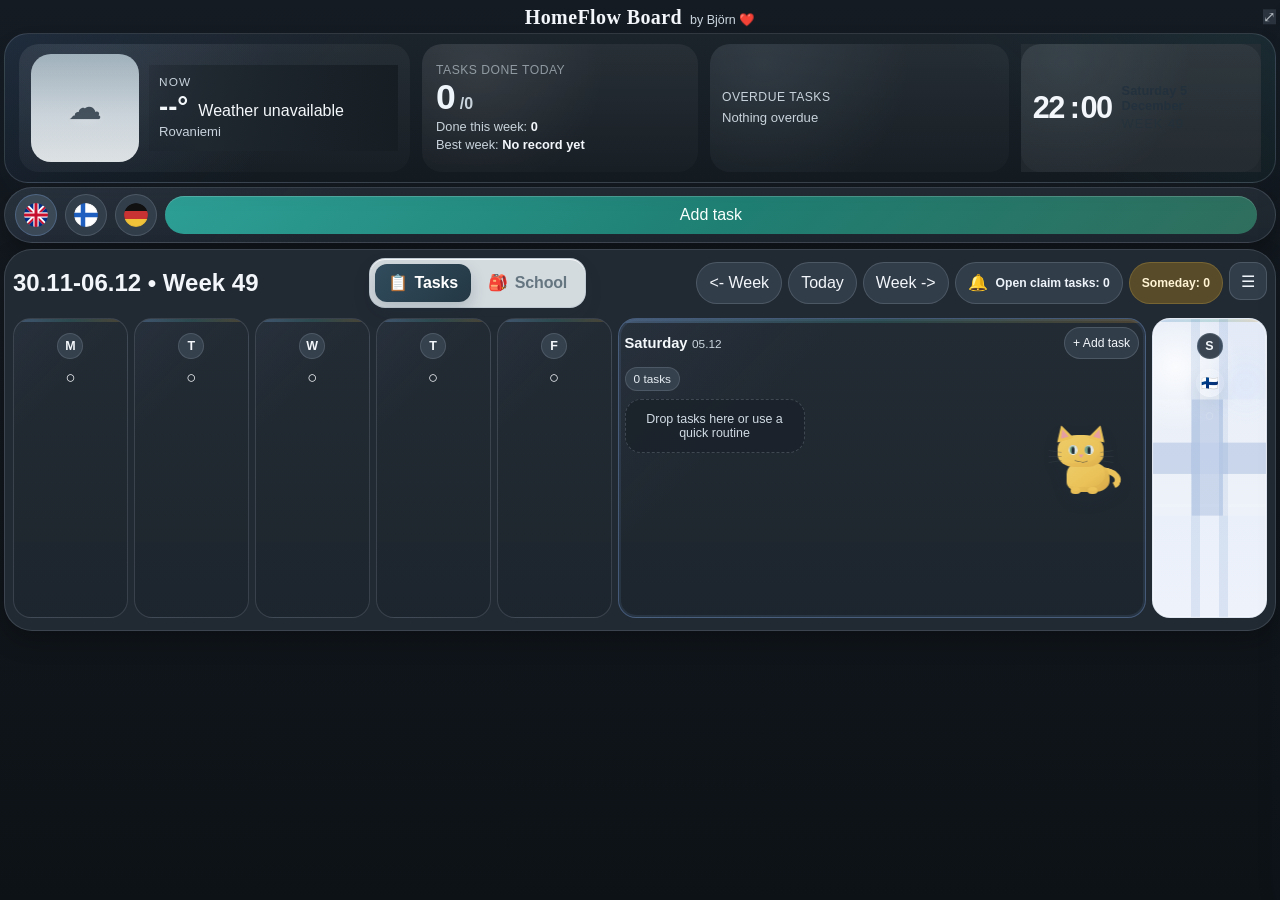
==== commit b77e65ab: "Load wandering cat assets" ====
--- a/index.html
+++ b/index.html
@@ -17,6 +17,7 @@
     <link rel="apple-touch-icon" href="./icons/icon-192.png" />
     <link rel="stylesheet" href="./styles.css" />
     <link rel="stylesheet" href="./school-board.css" />
+    <link rel="stylesheet" href="./whimsy-cat.css" />
   </head>
   <body>
     <div class="background-glow background-glow-left"></div>
@@ -349,5 +350,6 @@
     <script src="./app.js"></script>
     <script src="./school-board.js"></script>
     <script src="./school-club-fix.js"></script>
+    <script src="./whimsy-cat.js"></script>
   </body>
 </html>
--- a/whimsy-cat.css
+++ b/whimsy-cat.css
@@ -0,0 +1,391 @@
+/* HomeFlow wandering cat.
+ * Visual inspiration: https://github.com/sanemeliff/pureCSS_cat
+ * This implementation is original for HomeFlow rather than a verbatim copy.
+ */
+.homeflow-cat-layer {
+  position: fixed;
+  inset: 0;
+  z-index: 7;
+  overflow: hidden;
+  pointer-events: none;
+  user-select: none;
+}
+
+.homeflow-cat-stage {
+  --cat-x: 12px;
+  --cat-y: 12px;
+  --cat-rotate: 0deg;
+  --cat-flip: 1;
+  position: absolute;
+  left: 0;
+  top: 0;
+  width: clamp(64px, 5.5vw, 92px);
+  aspect-ratio: 1.08 / 1;
+  opacity: .96;
+  transform: translate3d(var(--cat-x), var(--cat-y), 0);
+  transition-property: transform, opacity, filter;
+  transition-duration: .7s, .24s, .24s;
+  transition-timing-function: cubic-bezier(.2,.75,.22,1), ease, ease;
+  filter: drop-shadow(0 7px 9px rgba(49, 67, 77, .13));
+  will-change: transform, opacity;
+  pointer-events: auto;
+  cursor: pointer;
+  touch-action: manipulation;
+}
+
+.homeflow-cat-stage:hover {
+  filter: drop-shadow(0 9px 12px rgba(49, 67, 77, .17));
+}
+
+.homeflow-cat-stage.is-relocating {
+  opacity: 0;
+  filter: drop-shadow(0 3px 5px rgba(49, 67, 77, .04));
+}
+
+.homeflow-cat-orientation {
+  width: 100%;
+  height: 100%;
+  transform: rotate(var(--cat-rotate)) scaleX(var(--cat-flip));
+  transform-origin: 50% 82%;
+  transition: transform .45s ease;
+}
+
+.homeflow-cat {
+  --cat-fur: #f4ca5b;
+  --cat-fur-deep: #dca945;
+  --cat-ear: #efa1b0;
+  --cat-eye: #79a98c;
+  --cat-ink: #35434a;
+  position: relative;
+  width: 100%;
+  height: 100%;
+  animation: homeflow-cat-bob 4.8s ease-in-out infinite;
+  transform-origin: 50% 85%;
+}
+
+.homeflow-cat-body {
+  position: absolute;
+  left: 24%;
+  bottom: 8%;
+  width: 61%;
+  height: 48%;
+  border-radius: 42% 54% 35% 33%;
+  background: linear-gradient(145deg, #f8d56d 0%, var(--cat-fur) 58%, var(--cat-fur-deep) 120%);
+  box-shadow: inset -5px -5px 0 rgba(177, 126, 48, .08);
+  transform-origin: 50% 100%;
+}
+
+.homeflow-cat-tail {
+  position: absolute;
+  right: 0;
+  bottom: 18%;
+  width: 37%;
+  height: 31%;
+  box-sizing: border-box;
+  border: clamp(5px, .47vw, 7px) solid var(--cat-fur);
+  border-left-color: transparent;
+  border-bottom-color: transparent;
+  border-radius: 50% 60% 55% 45%;
+  transform: rotate(18deg);
+  transform-origin: 12% 82%;
+  animation: homeflow-cat-tail 4s ease-in-out infinite;
+}
+
+.homeflow-cat-paw {
+  position: absolute;
+  bottom: -8%;
+  width: 24%;
+  height: 24%;
+  border-radius: 4px 4px 45% 45%;
+  background: var(--cat-fur);
+  box-shadow: inset 0 -3px 0 rgba(178, 126, 47, .08);
+  transform-origin: 50% 0;
+}
+
+.homeflow-cat-paw.left { left: 10%; }
+.homeflow-cat-paw.right { left: 49%; }
+
+.homeflow-cat-head {
+  position: absolute;
+  left: 12%;
+  top: 4%;
+  width: 65%;
+  height: 49%;
+  border-radius: 43% 43% 38% 38%;
+  background: linear-gradient(150deg, #f9d66e 0%, var(--cat-fur) 63%, #e8b64d 115%);
+  box-shadow: inset -4px -4px 0 rgba(177, 126, 48, .06);
+  z-index: 2;
+  transform-origin: 50% 80%;
+}
+
+.homeflow-cat-ear {
+  position: absolute;
+  top: -29%;
+  width: 38%;
+  height: 49%;
+  background: var(--cat-fur);
+  clip-path: polygon(50% 0, 100% 100%, 0 100%);
+  z-index: -1;
+}
+
+.homeflow-cat-ear::after {
+  content: "";
+  position: absolute;
+  left: 26%;
+  top: 27%;
+  width: 48%;
+  height: 58%;
+  background: var(--cat-ear);
+  clip-path: polygon(50% 0, 100% 100%, 0 100%);
+  opacity: .9;
+}
+
+.homeflow-cat-ear.left { left: -7%; transform: rotate(-16deg); }
+.homeflow-cat-ear.right { right: -7%; transform: rotate(16deg); }
+
+.homeflow-cat-eye {
+  position: absolute;
+  top: 34%;
+  width: 20%;
+  height: 31%;
+  border-radius: 50%;
+  background: #f9fbfc;
+  box-shadow: inset 0 1px 0 rgba(45, 57, 63, .18);
+  transform-origin: center;
+  animation: homeflow-cat-blink 6.4s infinite;
+}
+
+.homeflow-cat-eye.left { left: 23%; }
+.homeflow-cat-eye.right { right: 23%; }
+
+.homeflow-cat-eye::before {
+  content: "";
+  position: absolute;
+  inset: 10% 9%;
+  border-radius: 50%;
+  background: var(--cat-eye);
+}
+
+.homeflow-cat-eye::after {
+  content: "";
+  position: absolute;
+  left: 33%;
+  top: 18%;
+  width: 35%;
+  height: 67%;
+  border-radius: 50%;
+  background: #243138;
+  box-shadow: 2px -1px 0 rgba(255, 255, 255, .8);
+}
+
+.homeflow-cat-nose {
+  position: absolute;
+  left: 45%;
+  top: 62%;
+  width: 11%;
+  height: 11%;
+  background: var(--cat-ear);
+  clip-path: polygon(0 0, 100% 0, 50% 100%);
+}
+
+.homeflow-cat-mouth,
+.homeflow-cat-mouth::after {
+  position: absolute;
+  content: "";
+  top: 72%;
+  width: 15%;
+  height: 13%;
+  border-bottom: 1.5px solid rgba(62, 65, 67, .55);
+  border-radius: 0 0 50% 50%;
+}
+
+.homeflow-cat-mouth { left: 36%; transform: rotate(8deg); }
+.homeflow-cat-mouth::after { left: 86%; top: 0; width: 100%; height: 100%; transform: rotate(-16deg); }
+
+.homeflow-cat-whiskers,
+.homeflow-cat-whiskers::before,
+.homeflow-cat-whiskers::after {
+  position: absolute;
+  width: 28%;
+  height: 1px;
+  background: rgba(65, 75, 79, .34);
+  content: "";
+}
+
+.homeflow-cat-whiskers { top: 68%; }
+.homeflow-cat-whiskers::before { top: -5px; width: 100%; transform: rotate(9deg); }
+.homeflow-cat-whiskers::after { top: 5px; width: 100%; transform: rotate(-9deg); }
+.homeflow-cat-whiskers.left { left: -20%; }
+.homeflow-cat-whiskers.right { right: -20%; transform: scaleX(-1); }
+
+.homeflow-cat-bubble {
+  position: absolute;
+  left: 54%;
+  bottom: 92%;
+  z-index: 5;
+  min-width: 42px;
+  max-width: 100px;
+  padding: 6px 9px;
+  border: 1px solid rgba(111, 139, 155, .18);
+  border-radius: 13px 13px 13px 5px;
+  background: rgba(252, 254, 255, .96);
+  color: #526875;
+  box-shadow: 0 8px 22px rgba(49, 73, 88, .12);
+  font-size: clamp(.62rem, .7vw, .72rem);
+  line-height: 1;
+  font-weight: 900;
+  letter-spacing: .01em;
+  text-align: center;
+  white-space: nowrap;
+  opacity: 0;
+  transform: translateY(5px) scale(.92);
+  transform-origin: 0 100%;
+  transition: opacity .2s ease, transform .24s cubic-bezier(.2,.75,.22,1);
+  pointer-events: none;
+}
+
+.homeflow-cat-bubble::after {
+  content: "";
+  position: absolute;
+  left: 8px;
+  top: 100%;
+  width: 9px;
+  height: 9px;
+  background: inherit;
+  border-right: 1px solid rgba(111, 139, 155, .18);
+  border-bottom: 1px solid rgba(111, 139, 155, .18);
+  transform: translateY(-5px) rotate(45deg);
+}
+
+.homeflow-cat-bubble.is-visible {
+  opacity: 1;
+  transform: translateY(0) scale(1);
+}
+
+.homeflow-cat-stage[data-pose="peek"] .homeflow-cat { transform: translateY(6%); }
+.homeflow-cat-stage[data-pose="perch"] .homeflow-cat-paw { bottom: -2%; }
+.homeflow-cat-stage[data-pose="floor"] .homeflow-cat { animation-duration: 5.7s; }
+
+.homeflow-cat-stage.is-walking .homeflow-cat {
+  animation: homeflow-cat-walk-body .34s ease-in-out infinite alternate;
+}
+
+.homeflow-cat-stage.is-walking .homeflow-cat-body {
+  animation: homeflow-cat-walk-body .34s ease-in-out infinite alternate-reverse;
+}
+
+.homeflow-cat-stage.is-walking .homeflow-cat-head {
+  animation: homeflow-cat-walk-head .34s ease-in-out infinite alternate;
+}
+
+.homeflow-cat-stage.is-walking .homeflow-cat-paw.left {
+  animation: homeflow-cat-step-left .34s ease-in-out infinite alternate;
+}
+
+.homeflow-cat-stage.is-walking .homeflow-cat-paw.right {
+  animation: homeflow-cat-step-right .34s ease-in-out infinite alternate;
+}
+
+.homeflow-cat-stage.is-walking .homeflow-cat-tail {
+  animation: homeflow-cat-walk-tail .68s ease-in-out infinite alternate;
+}
+
+.homeflow-cat-stage.is-poked .homeflow-cat-orientation {
+  animation: homeflow-cat-poke .4s ease;
+}
+
+body.dark-mode .homeflow-cat-stage {
+  filter: drop-shadow(0 8px 11px rgba(0, 0, 0, .28));
+}
+
+body.dark-mode .homeflow-cat {
+  --cat-fur: #e8bb53;
+  --cat-fur-deep: #c9943d;
+  --cat-ear: #dc93a3;
+  --cat-eye: #78a88c;
+}
+
+body.dark-mode .homeflow-cat-bubble {
+  border-color: rgba(255, 255, 255, .09);
+  background: rgba(35, 52, 61, .97);
+  color: #d8e4e9;
+  box-shadow: 0 9px 24px rgba(0, 0, 0, .24);
+}
+
+body.dark-mode .homeflow-cat-bubble::after {
+  border-right-color: rgba(255, 255, 255, .09);
+  border-bottom-color: rgba(255, 255, 255, .09);
+}
+
+@keyframes homeflow-cat-blink {
+  0%, 44%, 48%, 76%, 80%, 100% { transform: scaleY(1); }
+  46%, 78% { transform: scaleY(.08); }
+}
+
+@keyframes homeflow-cat-tail {
+  0%, 100% { transform: rotate(15deg); }
+  50% { transform: rotate(28deg); }
+}
+
+@keyframes homeflow-cat-bob {
+  0%, 100% { translate: 0 0; }
+  50% { translate: 0 -1.5px; }
+}
+
+@keyframes homeflow-cat-walk-body {
+  from { transform: translateY(0) rotate(-1deg); }
+  to { transform: translateY(-3px) rotate(1deg); }
+}
+
+@keyframes homeflow-cat-walk-head {
+  from { transform: translateY(0) rotate(1deg); }
+  to { transform: translateY(2px) rotate(-1.5deg); }
+}
+
+@keyframes homeflow-cat-step-left {
+  from { transform: rotate(17deg) translateY(-1px); }
+  to { transform: rotate(-17deg) translateY(2px); }
+}
+
+@keyframes homeflow-cat-step-right {
+  from { transform: rotate(-17deg) translateY(2px); }
+  to { transform: rotate(17deg) translateY(-1px); }
+}
+
+@keyframes homeflow-cat-walk-tail {
+  from { transform: rotate(7deg); }
+  to { transform: rotate(31deg); }
+}
+
+@keyframes homeflow-cat-poke {
+  0%, 100% { transform: rotate(var(--cat-rotate)) scaleX(var(--cat-flip)) translateY(0); }
+  35% { transform: rotate(var(--cat-rotate)) scaleX(var(--cat-flip)) translateY(-7px) rotate(-4deg); }
+  65% { transform: rotate(var(--cat-rotate)) scaleX(var(--cat-flip)) translateY(-2px) rotate(3deg); }
+}
+
+@media (max-width: 720px) {
+  .homeflow-cat-stage {
+    width: clamp(58px, 14vw, 76px);
+    opacity: .94;
+  }
+
+  .homeflow-cat-bubble {
+    font-size: .62rem;
+    padding: 5px 7px;
+  }
+}
+
+@media (prefers-reduced-motion: reduce) {
+  .homeflow-cat-stage,
+  .homeflow-cat-orientation,
+  .homeflow-cat,
+  .homeflow-cat-tail,
+  .homeflow-cat-eye,
+  .homeflow-cat-body,
+  .homeflow-cat-head,
+  .homeflow-cat-paw,
+  .homeflow-cat-bubble {
+    transition: none !important;
+    animation: none !important;
+  }
+}
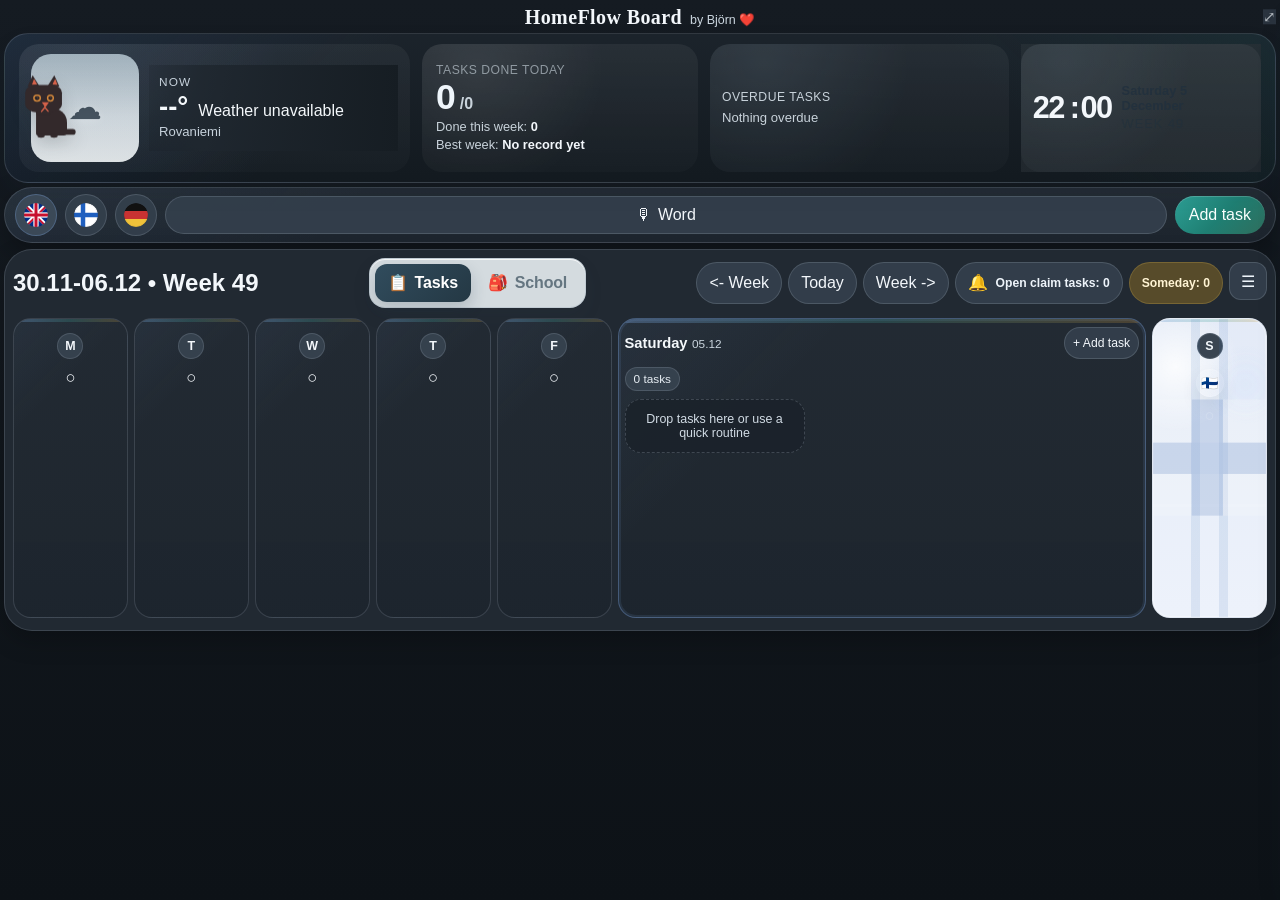
==== commit 8cfc84b8: "Add voice word translation assistant" ====
--- a/index.html
+++ b/index.html
@@ -74,6 +74,9 @@
 
         <div class="panel top-controls">
           <div class="language-toggle" id="languageToggle"></div>
+          <button class="ghost-button word-assistant-trigger" id="wordAssistantButton" type="button" aria-label="Word translator">
+            <span aria-hidden="true">🎙</span><span id="wordAssistantButtonText">Word</span>
+          </button>
           <button class="primary-button" id="quickAddButton" type="button"></button>
         </div>
       </header>
@@ -321,6 +324,39 @@
       </form>
     </dialog>
 
+    <dialog class="word-assistant-dialog" id="wordAssistantDialog" aria-labelledby="wordAssistantTitle">
+      <section class="word-assistant-card">
+        <header class="word-assistant-header">
+          <div>
+            <div class="word-assistant-eyebrow">HomeFlow</div>
+            <h2 id="wordAssistantTitle">Word translator</h2>
+          </div>
+          <button class="icon-button" id="wordAssistantCloseButton" type="button" aria-label="Close">&times;</button>
+        </header>
+        <div class="word-assistant-status" id="wordAssistantStatus" role="status" aria-live="polite"></div>
+        <div class="word-assistant-loading hidden" id="wordAssistantLoading" aria-hidden="true"></div>
+        <section class="word-assistant-result hidden" id="wordAssistantResult" aria-live="polite">
+          <figure class="word-assistant-picture">
+            <img id="wordAssistantImage" alt="" hidden />
+            <div class="word-assistant-no-image" id="wordAssistantNoImage"></div>
+            <figcaption>
+              <span id="wordAssistantImageCredit"></span>
+              <a id="wordAssistantImageSource" href="https://commons.wikimedia.org/" target="_blank" rel="noopener noreferrer">Wikimedia Commons</a>
+            </figcaption>
+          </figure>
+          <div class="word-assistant-translations">
+            <div class="word-assistant-translation"><span>English</span><strong id="wordAssistantEnglish"></strong></div>
+            <div class="word-assistant-translation"><span>Deutsch</span><strong id="wordAssistantGerman"></strong></div>
+            <div class="word-assistant-translation"><span>Suomeksi</span><strong id="wordAssistantFinnish"></strong></div>
+          </div>
+        </section>
+        <footer class="word-assistant-footer">
+          <span id="wordAssistantCountdown"></span>
+          <button class="ghost-button small-button hidden" id="wordAssistantListenButton" type="button"></button>
+        </footer>
+      </section>
+    </dialog>
+
     <template id="taskCardTemplate">
       <article class="task-card" draggable="true">
         <details class="task-details-shell">
--- a/styles.css
+++ b/styles.css
@@ -3049,6 +3049,191 @@
   backdrop-filter: blur(4px);
 }
 
+.word-assistant-trigger {
+  display: inline-flex;
+  align-items: center;
+  justify-content: center;
+  gap: 6px;
+  min-height: 38px;
+}
+
+.word-assistant-dialog {
+  width: min(620px, calc(100vw - 24px));
+  max-width: none;
+  padding: 0;
+  border: 1px solid var(--border);
+  border-radius: 20px;
+  background: var(--panel);
+  color: var(--ink);
+  box-shadow: 0 24px 64px rgba(25, 35, 44, 0.3);
+}
+
+.word-assistant-dialog::backdrop {
+  background: rgba(20, 31, 38, 0.48);
+  backdrop-filter: blur(3px);
+}
+
+.word-assistant-card {
+  display: grid;
+  gap: 14px;
+  padding: 16px;
+}
+
+.word-assistant-header,
+.word-assistant-footer {
+  display: flex;
+  align-items: center;
+  justify-content: space-between;
+  gap: 12px;
+}
+
+.word-assistant-header h2 {
+  font-size: 1.1rem;
+  line-height: 1.2;
+}
+
+.word-assistant-eyebrow {
+  margin-bottom: 3px;
+  color: var(--muted);
+  font-size: 0.68rem;
+  font-weight: 700;
+  text-transform: uppercase;
+}
+
+.word-assistant-status {
+  min-height: 20px;
+  color: var(--muted);
+  font-size: 0.9rem;
+  text-align: center;
+}
+
+.word-assistant-loading {
+  width: 28px;
+  height: 28px;
+  margin: 6px auto;
+  border: 3px solid rgba(27, 143, 138, 0.2);
+  border-top-color: #1b8f8a;
+  border-radius: 50%;
+  animation: word-assistant-spin 700ms linear infinite;
+}
+
+@keyframes word-assistant-spin {
+  to { transform: rotate(360deg); }
+}
+
+.word-assistant-result {
+  display: grid;
+  grid-template-columns: minmax(0, 1.1fr) minmax(150px, 0.9fr);
+  gap: 14px;
+  align-items: stretch;
+}
+
+.word-assistant-picture {
+  min-width: 0;
+  margin: 0;
+  overflow: hidden;
+  border: 1px solid var(--border);
+  border-radius: 12px;
+  background: rgba(127, 153, 166, 0.08);
+}
+
+.word-assistant-picture img {
+  display: block;
+  width: 100%;
+  aspect-ratio: 4 / 3;
+  object-fit: cover;
+  background: rgba(127, 153, 166, 0.08);
+}
+
+.word-assistant-picture img[hidden] {
+  display: none;
+}
+
+.word-assistant-no-image {
+  display: grid;
+  min-height: 140px;
+  place-items: center;
+  padding: 12px;
+  color: var(--muted);
+  text-align: center;
+}
+
+.word-assistant-picture figcaption {
+  display: grid;
+  gap: 4px;
+  padding: 7px 9px;
+  color: var(--muted);
+  font-size: 0.68rem;
+  overflow-wrap: anywhere;
+}
+
+.word-assistant-picture a {
+  color: #286c83;
+}
+
+.word-assistant-translations {
+  display: grid;
+  align-content: start;
+  gap: 7px;
+}
+
+.word-assistant-translation {
+  display: grid;
+  gap: 3px;
+  min-height: 56px;
+  padding: 9px 11px;
+  border: 1px solid var(--border);
+  border-radius: 10px;
+  background: rgba(255, 255, 255, 0.66);
+}
+
+.word-assistant-translation span {
+  color: var(--muted);
+  font-size: 0.72rem;
+}
+
+.word-assistant-translation strong {
+  overflow-wrap: anywhere;
+  font-size: 1rem;
+}
+
+.word-assistant-footer {
+  min-height: 34px;
+  color: var(--muted);
+  font-size: 0.8rem;
+}
+
+body[data-theme="dark"] .word-assistant-translation {
+  background: rgba(15, 21, 27, 0.5);
+}
+
+body[data-theme="dark"] .word-assistant-picture a {
+  color: #8ec9db;
+}
+
+@media (max-width: 520px) {
+  .word-assistant-result {
+    grid-template-columns: 1fr;
+  }
+
+  .word-assistant-picture img {
+    aspect-ratio: 16 / 10;
+  }
+
+  .word-assistant-translations {
+    grid-template-columns: repeat(3, minmax(0, 1fr));
+  }
+
+  .word-assistant-translation {
+    min-height: 66px;
+    padding: 8px 7px;
+  }
+
+  .word-assistant-translation strong {
+    font-size: 0.92rem;
+  }
+}
+
 .task-form {
   background: #f9fbfd;
   padding: 18px;
--- a/whimsy-cat.css
+++ b/whimsy-cat.css
@@ -1,11 +1,10 @@
-/* HomeFlow wandering cat.
- * Visual inspiration: https://github.com/sanemeliff/pureCSS_cat
- * This implementation is original for HomeFlow rather than a verbatim copy.
+/* HomeFlow wandering cat — recreated from the user-supplied video screenshot.
+ * Dark sitting-cat silhouette with warm eye rings, ears and nose.
  */
 .homeflow-cat-layer {
   position: fixed;
   inset: 0;
-  z-index: 7;
+  z-index: 6;
   overflow: hidden;
   pointer-events: none;
   user-select: none;
@@ -19,228 +18,246 @@
   position: absolute;
   left: 0;
   top: 0;
-  width: clamp(64px, 5.5vw, 92px);
-  aspect-ratio: 1.08 / 1;
-  opacity: .96;
+  width: clamp(78px, 5.4vw, 104px);
+  aspect-ratio: .88 / 1;
   transform: translate3d(var(--cat-x), var(--cat-y), 0);
-  transition-property: transform, opacity, filter;
-  transition-duration: .7s, .24s, .24s;
-  transition-timing-function: cubic-bezier(.2,.75,.22,1), ease, ease;
-  filter: drop-shadow(0 7px 9px rgba(49, 67, 77, .13));
-  will-change: transform, opacity;
+  transition-property: transform, filter;
+  transition-duration: .7s, .2s;
+  transition-timing-function: cubic-bezier(.2,.75,.22,1), ease;
+  filter: drop-shadow(0 7px 8px rgba(26, 30, 32, .16));
+  will-change: transform;
   pointer-events: auto;
   cursor: pointer;
   touch-action: manipulation;
 }
 
 .homeflow-cat-stage:hover {
-  filter: drop-shadow(0 9px 12px rgba(49, 67, 77, .17));
-}
-
-.homeflow-cat-stage.is-relocating {
-  opacity: 0;
-  filter: drop-shadow(0 3px 5px rgba(49, 67, 77, .04));
+  filter: drop-shadow(0 9px 11px rgba(26, 30, 32, .22));
 }
 
 .homeflow-cat-orientation {
   width: 100%;
   height: 100%;
+  scale: .72;
   transform: rotate(var(--cat-rotate)) scaleX(var(--cat-flip));
-  transform-origin: 50% 82%;
-  transition: transform .45s ease;
+  transform-origin: 50% 88%;
+  transition: transform .34s ease;
 }
 
 .homeflow-cat {
-  --cat-fur: #f4ca5b;
-  --cat-fur-deep: #dca945;
-  --cat-ear: #efa1b0;
-  --cat-eye: #79a98c;
-  --cat-ink: #35434a;
+  --cat-fur: #33292b;
+  --cat-fur-soft: #3a2f31;
+  --cat-accent: #d2873b;
+  --cat-ear: #d36149;
+  --cat-pupil: #1f191a;
   position: relative;
   width: 100%;
   height: 100%;
-  animation: homeflow-cat-bob 4.8s ease-in-out infinite;
-  transform-origin: 50% 85%;
-}
-
-.homeflow-cat-body {
-  position: absolute;
-  left: 24%;
-  bottom: 8%;
-  width: 61%;
-  height: 48%;
-  border-radius: 42% 54% 35% 33%;
-  background: linear-gradient(145deg, #f8d56d 0%, var(--cat-fur) 58%, var(--cat-fur-deep) 120%);
-  box-shadow: inset -5px -5px 0 rgba(177, 126, 48, .08);
+  transform-origin: 47% 91%;
+  animation: homeflow-cat-idle 5.4s ease-in-out infinite;
+}
+
+/* Head: the broad rounded-square face from the video. */
+.homeflow-cat-head {
+  position: absolute;
+  z-index: 3;
+  left: 8%;
+  top: 13%;
+  width: 65%;
+  height: 43%;
+  border-radius: 28% 28% 32% 32%;
+  background: var(--cat-fur);
+  transform-origin: 50% 82%;
+}
+
+/* Narrower, more upright ears like the original video cat. */
+.homeflow-cat-ear {
+  position: absolute;
+  z-index: -1;
+  top: -24%;
+  width: 25%;
+  height: 31%;
+  background: var(--cat-fur);
+  clip-path: polygon(50% 0, 100% 100%, 0 100%);
   transform-origin: 50% 100%;
 }
 
-.homeflow-cat-tail {
-  position: absolute;
-  right: 0;
-  bottom: 18%;
-  width: 37%;
-  height: 31%;
-  box-sizing: border-box;
-  border: clamp(5px, .47vw, 7px) solid var(--cat-fur);
-  border-left-color: transparent;
-  border-bottom-color: transparent;
-  border-radius: 50% 60% 55% 45%;
-  transform: rotate(18deg);
-  transform-origin: 12% 82%;
-  animation: homeflow-cat-tail 4s ease-in-out infinite;
-}
-
-.homeflow-cat-paw {
-  position: absolute;
-  bottom: -8%;
-  width: 24%;
-  height: 24%;
-  border-radius: 4px 4px 45% 45%;
-  background: var(--cat-fur);
-  box-shadow: inset 0 -3px 0 rgba(178, 126, 47, .08);
-  transform-origin: 50% 0;
-}
-
-.homeflow-cat-paw.left { left: 10%; }
-.homeflow-cat-paw.right { left: 49%; }
-
-.homeflow-cat-head {
-  position: absolute;
-  left: 12%;
-  top: 4%;
-  width: 65%;
-  height: 49%;
-  border-radius: 43% 43% 38% 38%;
-  background: linear-gradient(150deg, #f9d66e 0%, var(--cat-fur) 63%, #e8b64d 115%);
-  box-shadow: inset -4px -4px 0 rgba(177, 126, 48, .06);
-  z-index: 2;
-  transform-origin: 50% 80%;
-}
-
-.homeflow-cat-ear {
-  position: absolute;
-  top: -29%;
-  width: 38%;
-  height: 49%;
-  background: var(--cat-fur);
-  clip-path: polygon(50% 0, 100% 100%, 0 100%);
-  z-index: -1;
-}
-
 .homeflow-cat-ear::after {
   content: "";
   position: absolute;
-  left: 26%;
-  top: 27%;
-  width: 48%;
-  height: 58%;
+  left: 37%;
+  top: 31%;
+  width: 46%;
+  height: 57%;
   background: var(--cat-ear);
   clip-path: polygon(50% 0, 100% 100%, 0 100%);
-  opacity: .9;
-}
-
-.homeflow-cat-ear.left { left: -7%; transform: rotate(-16deg); }
-.homeflow-cat-ear.right { right: -7%; transform: rotate(16deg); }
-
+}
+
+.homeflow-cat-ear.left {
+  scale: 1.3;
+  left: 10%;
+  transform: rotate(-4deg);
+}
+
+.homeflow-cat-ear.right {
+  scale: 1.3;
+  right: 10%;
+  transform: rotate(4deg);
+}
+
+/* Eyes are warm orange rings on the dark face, matching the screenshot. */
 .homeflow-cat-eye {
   position: absolute;
-  top: 34%;
-  width: 20%;
-  height: 31%;
+  top: 35%;
+  width: 21%;
+  aspect-ratio: 1;
+  border: clamp(2px, .18vw, 3px) solid var(--cat-accent);
   border-radius: 50%;
-  background: #f9fbfc;
-  box-shadow: inset 0 1px 0 rgba(45, 57, 63, .18);
-  transform-origin: center;
-  animation: homeflow-cat-blink 6.4s infinite;
-}
-
-.homeflow-cat-eye.left { left: 23%; }
-.homeflow-cat-eye.right { right: 23%; }
+  background: transparent;
+  box-sizing: border-box;
+  transform-origin: 50% 50%;
+  animation: homeflow-cat-blink 7.2s infinite;
+}
+
+.homeflow-cat-eye.left { left: 21%; }
+.homeflow-cat-eye.right { right: 21%; }
 
 .homeflow-cat-eye::before {
   content: "";
   position: absolute;
-  inset: 10% 9%;
+  left: 37%;
+  top: 28%;
+  width: 26%;
+  height: 45%;
   border-radius: 50%;
-  background: var(--cat-eye);
+  background: var(--cat-pupil);
 }
 
 .homeflow-cat-eye::after {
   content: "";
   position: absolute;
-  left: 33%;
-  top: 18%;
-  width: 35%;
-  height: 67%;
+  left: 45%;
+  top: 30%;
+  width: 8%;
+  height: 11%;
   border-radius: 50%;
-  background: #243138;
-  box-shadow: 2px -1px 0 rgba(255, 255, 255, .8);
+  background: rgba(255, 227, 184, .58);
 }
 
 .homeflow-cat-nose {
   position: absolute;
   left: 45%;
-  top: 62%;
-  width: 11%;
-  height: 11%;
+  top: 65%;
+  width: 0;
+  height: 0;
+  border-left: 5px solid transparent;
+  border-right: 5px solid transparent;
+  border-top: 7px solid var(--cat-ear);
+}
+
+/* Tiny Y-shaped mouth directly under the nose instead of the previous X. */
+.homeflow-cat-mouth {
+  position: absolute;
+  left: 52%;
+  top: 72%;
+  width: 1.5px;
+  height: 5px;
+  border-radius: 999px;
   background: var(--cat-ear);
-  clip-path: polygon(0 0, 100% 0, 50% 100%);
-}
-
-.homeflow-cat-mouth,
+  transform: translateX(-50%);
+}
+
+.homeflow-cat-mouth::before,
 .homeflow-cat-mouth::after {
-  position: absolute;
-  content: "";
-  top: 72%;
-  width: 15%;
+  content: "";
+  position: absolute;
+  left: 0;
+  top: 4px;
+  width: 1.5px;
+  height: 8px;
+  border-radius: 999px;
+  background: var(--cat-ear);
+  transform-origin: top center;
+}
+
+.homeflow-cat-mouth::before { transform: rotate(40deg); }
+.homeflow-cat-mouth::after { transform: rotate(-40deg); }
+
+/* The source/video cat has no visible whiskers; retain the DOM nodes but hide them. */
+.homeflow-cat-whiskers { display: none; }
+
+/* Upright body with a rounded shoulder on the right. */
+.homeflow-cat-body {
+  position: absolute;
+  z-index: 2;
+  left: 27%;
+  top: 49%;
+  width: 55%;
+  height: 43%;
+  border-radius: 3% 55% 11% 6%;
+  background: var(--cat-fur);
+  transform-origin: 45% 100%;
+}
+
+.homeflow-cat-body::before {
+  content: "";
+  position: absolute;
+  left: 0;
+  top: -6%;
+  width: 46%;
+  height: 33%;
+  border-radius: 45% 12% 20% 20%;
+  background: var(--cat-fur);
+}
+
+.homeflow-cat-paw {
+  position: absolute;
+  bottom: -8%;
+  width: 23%;
   height: 13%;
-  border-bottom: 1.5px solid rgba(62, 65, 67, .55);
-  border-radius: 0 0 50% 50%;
-}
-
-.homeflow-cat-mouth { left: 36%; transform: rotate(8deg); }
-.homeflow-cat-mouth::after { left: 86%; top: 0; width: 100%; height: 100%; transform: rotate(-16deg); }
-
-.homeflow-cat-whiskers,
-.homeflow-cat-whiskers::before,
-.homeflow-cat-whiskers::after {
-  position: absolute;
-  width: 28%;
-  height: 1px;
-  background: rgba(65, 75, 79, .34);
-  content: "";
-}
-
-.homeflow-cat-whiskers { top: 68%; }
-.homeflow-cat-whiskers::before { top: -5px; width: 100%; transform: rotate(9deg); }
-.homeflow-cat-whiskers::after { top: 5px; width: 100%; transform: rotate(-9deg); }
-.homeflow-cat-whiskers.left { left: -20%; }
-.homeflow-cat-whiskers.right { right: -20%; transform: scaleX(-1); }
+  border-radius: 0 0 48% 48%;
+  background: var(--cat-fur);
+  transform-origin: 50% 0;
+}
+
+.homeflow-cat-paw.left { left: 5%; }
+.homeflow-cat-paw.right { left: 47%; }
+
+/* Long, straight horizontal tail from the screenshot. */
+.homeflow-cat-tail {
+  position: absolute;
+  z-index: 1;
+  left: 60%;
+  top: 82%;
+  width: 38%;
+  height: 9%;
+  border-radius: 0 999px 999px 0;
+  background: var(--cat-fur);
+  transform: rotate(0deg);
+  transform-origin: 0 50%;
+  animation: homeflow-cat-tail 5s ease-in-out infinite;
+}
 
 .homeflow-cat-bubble {
   position: absolute;
-  left: 54%;
-  bottom: 92%;
   z-index: 5;
+  left: 57%;
+  bottom: 87%;
   min-width: 42px;
-  max-width: 100px;
   padding: 6px 9px;
-  border: 1px solid rgba(111, 139, 155, .18);
+  border: 1px solid rgba(111,139,155,.18);
   border-radius: 13px 13px 13px 5px;
-  background: rgba(252, 254, 255, .96);
+  background: rgba(252,254,255,.97);
   color: #526875;
-  box-shadow: 0 8px 22px rgba(49, 73, 88, .12);
-  font-size: clamp(.62rem, .7vw, .72rem);
+  box-shadow: 0 8px 22px rgba(49,73,88,.12);
+  font-size: clamp(.62rem,.72vw,.74rem);
   line-height: 1;
   font-weight: 900;
-  letter-spacing: .01em;
-  text-align: center;
   white-space: nowrap;
   opacity: 0;
   transform: translateY(5px) scale(.92);
   transform-origin: 0 100%;
-  transition: opacity .2s ease, transform .24s cubic-bezier(.2,.75,.22,1);
+  transition: opacity .2s ease, transform .22s ease;
   pointer-events: none;
 }
 
@@ -252,8 +269,8 @@
   width: 9px;
   height: 9px;
   background: inherit;
-  border-right: 1px solid rgba(111, 139, 155, .18);
-  border-bottom: 1px solid rgba(111, 139, 155, .18);
+  border-right: 1px solid rgba(111,139,155,.18);
+  border-bottom: 1px solid rgba(111,139,155,.18);
   transform: translateY(-5px) rotate(45deg);
 }
 
@@ -262,32 +279,31 @@
   transform: translateY(0) scale(1);
 }
 
-.homeflow-cat-stage[data-pose="peek"] .homeflow-cat { transform: translateY(6%); }
-.homeflow-cat-stage[data-pose="perch"] .homeflow-cat-paw { bottom: -2%; }
-.homeflow-cat-stage[data-pose="floor"] .homeflow-cat { animation-duration: 5.7s; }
+.homeflow-cat-stage[data-pose="peek"] .homeflow-cat { transform: translateY(8%); }
+.homeflow-cat-stage[data-pose="perch"] .homeflow-cat { transform: translateY(2%); }
 
 .homeflow-cat-stage.is-walking .homeflow-cat {
-  animation: homeflow-cat-walk-body .34s ease-in-out infinite alternate;
+  animation: homeflow-cat-walk-body .31s ease-in-out infinite alternate;
+}
+
+.homeflow-cat-stage.is-walking .homeflow-cat-head {
+  animation: homeflow-cat-walk-head .31s ease-in-out infinite alternate;
 }
 
 .homeflow-cat-stage.is-walking .homeflow-cat-body {
-  animation: homeflow-cat-walk-body .34s ease-in-out infinite alternate-reverse;
-}
-
-.homeflow-cat-stage.is-walking .homeflow-cat-head {
-  animation: homeflow-cat-walk-head .34s ease-in-out infinite alternate;
+  animation: homeflow-cat-walk-body-inner .31s ease-in-out infinite alternate-reverse;
 }
 
 .homeflow-cat-stage.is-walking .homeflow-cat-paw.left {
-  animation: homeflow-cat-step-left .34s ease-in-out infinite alternate;
+  animation: homeflow-cat-step-left .31s ease-in-out infinite alternate;
 }
 
 .homeflow-cat-stage.is-walking .homeflow-cat-paw.right {
-  animation: homeflow-cat-step-right .34s ease-in-out infinite alternate;
+  animation: homeflow-cat-step-right .31s ease-in-out infinite alternate;
 }
 
 .homeflow-cat-stage.is-walking .homeflow-cat-tail {
-  animation: homeflow-cat-walk-tail .68s ease-in-out infinite alternate;
+  animation: homeflow-cat-walk-tail .62s ease-in-out infinite alternate;
 }
 
 .homeflow-cat-stage.is-poked .homeflow-cat-orientation {
@@ -295,87 +311,86 @@
 }
 
 body.dark-mode .homeflow-cat-stage {
-  filter: drop-shadow(0 8px 11px rgba(0, 0, 0, .28));
+  filter: drop-shadow(0 8px 11px rgba(0,0,0,.32));
 }
 
 body.dark-mode .homeflow-cat {
-  --cat-fur: #e8bb53;
-  --cat-fur-deep: #c9943d;
-  --cat-ear: #dc93a3;
-  --cat-eye: #78a88c;
+  --cat-fur: #302729;
+  --cat-fur-soft: #392e30;
+  --cat-accent: #d7954f;
+  --cat-ear: #cf654f;
 }
 
 body.dark-mode .homeflow-cat-bubble {
-  border-color: rgba(255, 255, 255, .09);
-  background: rgba(35, 52, 61, .97);
+  border-color: rgba(255,255,255,.09);
+  background: rgba(35,52,61,.97);
   color: #d8e4e9;
-  box-shadow: 0 9px 24px rgba(0, 0, 0, .24);
+  box-shadow: 0 9px 24px rgba(0,0,0,.24);
 }
 
 body.dark-mode .homeflow-cat-bubble::after {
-  border-right-color: rgba(255, 255, 255, .09);
-  border-bottom-color: rgba(255, 255, 255, .09);
+  border-right-color: rgba(255,255,255,.09);
+  border-bottom-color: rgba(255,255,255,.09);
 }
 
 @keyframes homeflow-cat-blink {
-  0%, 44%, 48%, 76%, 80%, 100% { transform: scaleY(1); }
-  46%, 78% { transform: scaleY(.08); }
+  0%, 47%, 50%, 82%, 85%, 100% { transform: scaleY(1); }
+  48.5%, 83.5% { transform: scaleY(.10); }
 }
 
 @keyframes homeflow-cat-tail {
-  0%, 100% { transform: rotate(15deg); }
-  50% { transform: rotate(28deg); }
-}
-
-@keyframes homeflow-cat-bob {
-  0%, 100% { translate: 0 0; }
-  50% { translate: 0 -1.5px; }
+  0%,100% { transform: rotate(0deg); }
+  50% { transform: rotate(4deg); }
+}
+
+@keyframes homeflow-cat-idle {
+  0%,100% { translate: 0 0; }
+  50% { translate: 0 -1px; }
 }
 
 @keyframes homeflow-cat-walk-body {
-  from { transform: translateY(0) rotate(-1deg); }
-  to { transform: translateY(-3px) rotate(1deg); }
+  from { transform: translateY(0) rotate(-.7deg); }
+  to { transform: translateY(-3px) rotate(.7deg); }
+}
+
+@keyframes homeflow-cat-walk-body-inner {
+  from { transform: translateY(0); }
+  to { transform: translateY(2px); }
 }
 
 @keyframes homeflow-cat-walk-head {
-  from { transform: translateY(0) rotate(1deg); }
-  to { transform: translateY(2px) rotate(-1.5deg); }
+  from { transform: translateY(0) rotate(.8deg); }
+  to { transform: translateY(2px) rotate(-.8deg); }
 }
 
 @keyframes homeflow-cat-step-left {
-  from { transform: rotate(17deg) translateY(-1px); }
-  to { transform: rotate(-17deg) translateY(2px); }
+  from { transform: rotate(15deg) translateY(-2px); }
+  to { transform: rotate(-15deg) translateY(2px); }
 }
 
 @keyframes homeflow-cat-step-right {
-  from { transform: rotate(-17deg) translateY(2px); }
-  to { transform: rotate(17deg) translateY(-1px); }
+  from { transform: rotate(-15deg) translateY(2px); }
+  to { transform: rotate(15deg) translateY(-2px); }
 }
 
 @keyframes homeflow-cat-walk-tail {
-  from { transform: rotate(7deg); }
-  to { transform: rotate(31deg); }
+  from { transform: rotate(-2deg); }
+  to { transform: rotate(8deg); }
 }
 
 @keyframes homeflow-cat-poke {
-  0%, 100% { transform: rotate(var(--cat-rotate)) scaleX(var(--cat-flip)) translateY(0); }
+  0%,100% { transform: rotate(var(--cat-rotate)) scaleX(var(--cat-flip)) translateY(0); }
   35% { transform: rotate(var(--cat-rotate)) scaleX(var(--cat-flip)) translateY(-7px) rotate(-4deg); }
   65% { transform: rotate(var(--cat-rotate)) scaleX(var(--cat-flip)) translateY(-2px) rotate(3deg); }
 }
 
-@media (max-width: 720px) {
-  .homeflow-cat-stage {
-    width: clamp(58px, 14vw, 76px);
-    opacity: .94;
-  }
-
-  .homeflow-cat-bubble {
-    font-size: .62rem;
-    padding: 5px 7px;
-  }
-}
-
-@media (prefers-reduced-motion: reduce) {
+@media (max-width:720px) {
+  .homeflow-cat-orientation { scale: .68; }
+  .homeflow-cat-stage { width: clamp(68px,15vw,84px); }
+  .homeflow-cat-bubble { padding: 5px 7px; font-size: .62rem; }
+}
+
+@media (prefers-reduced-motion:reduce) {
   .homeflow-cat-stage,
   .homeflow-cat-orientation,
   .homeflow-cat,
